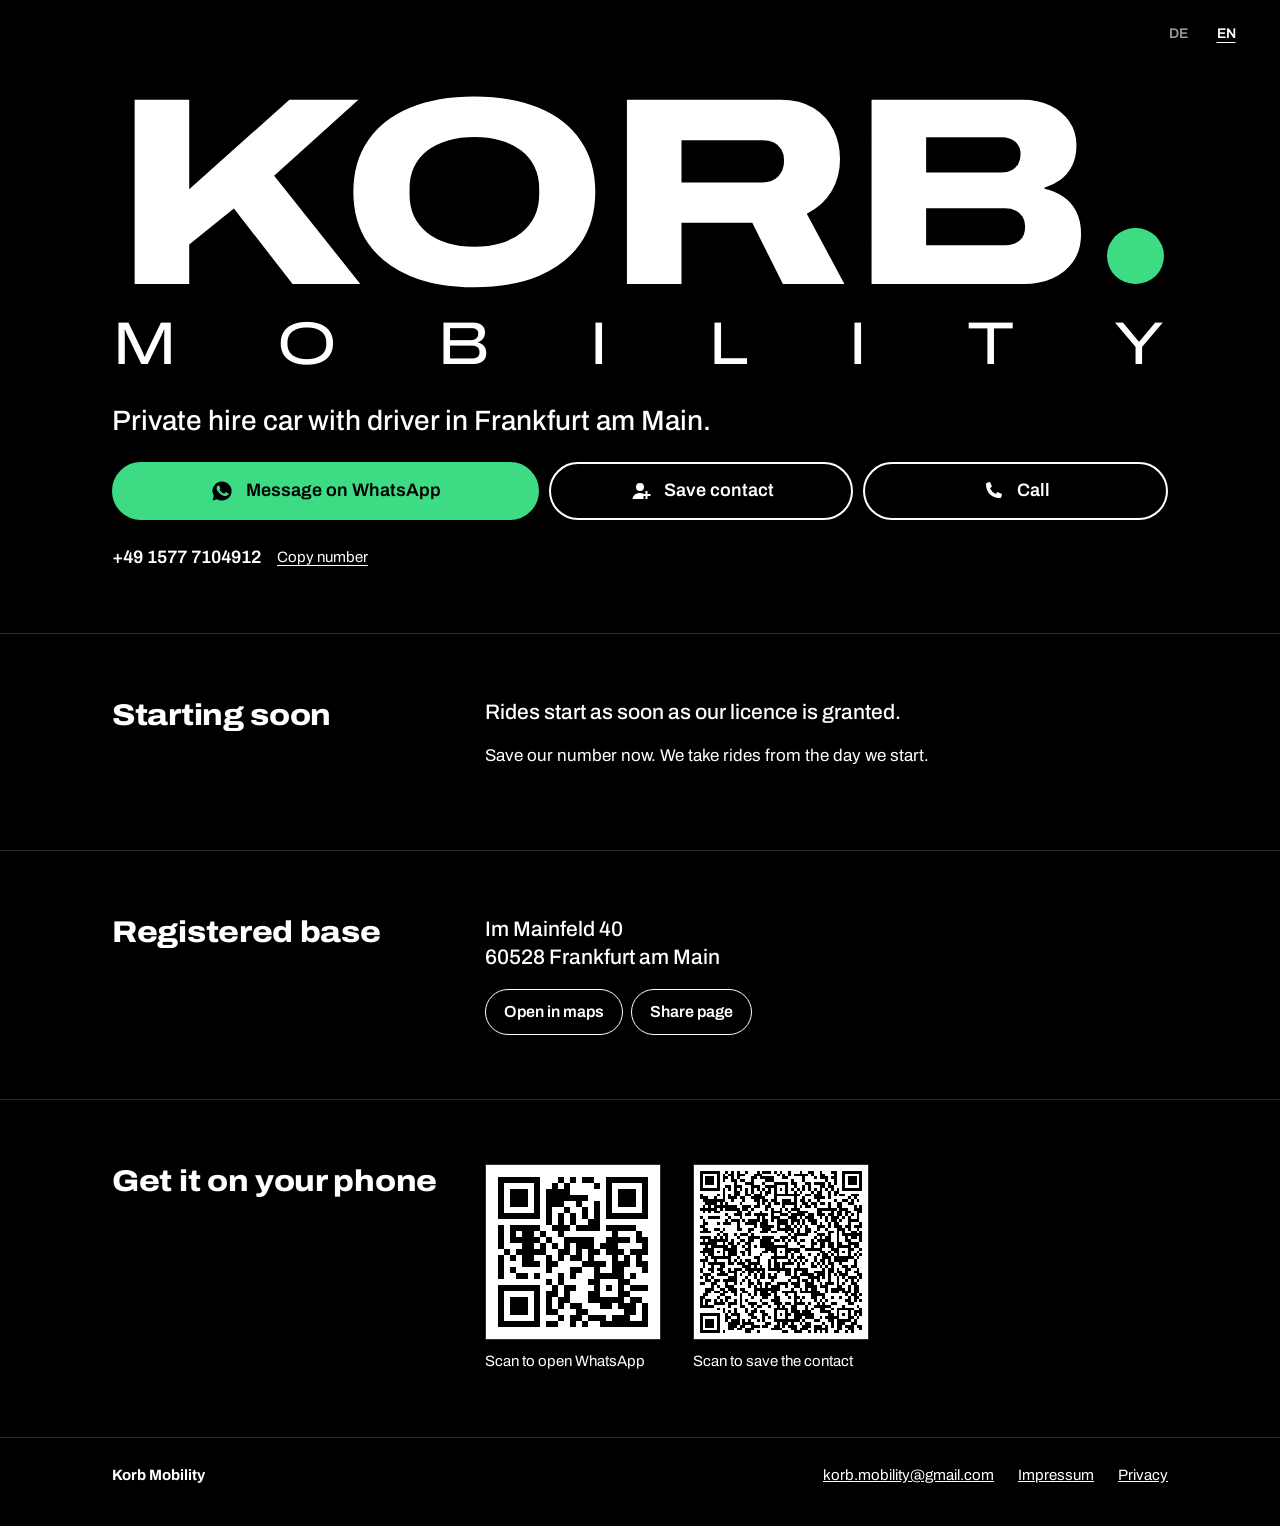
==== docs/index.html @ 304b6e79 "Publish the site with GitHub Pages Move the site to docs/, name GitHub as the hosting provider and s" ====
<!doctype html>
<html lang="de">
<head>
<meta charset="utf-8">
<meta name="viewport" content="width=device-width, initial-scale=1, viewport-fit=cover">
<title>Korb Mobility | Mietwagen mit Fahrer in Frankfurt am Main</title>
<meta name="description" content="Korb Mobility: Mietwagen mit Fahrer in Frankfurt am Main. Kontakt speichern, auf WhatsApp schreiben oder anrufen.">
<meta name="theme-color" content="#000000">
<link rel="icon" href="assets/favicon.svg" type="image/svg+xml">
<link rel="preload" href="assets/fonts/archivo.woff2" as="font" type="font/woff2" crossorigin>
<link rel="stylesheet" href="assets/vendor/maplibre-gl.css">
<link rel="stylesheet" href="styles.css">
<script type="application/ld+json">
{"@context":"https://schema.org","@type":"LocalBusiness","name":"Korb Mobility","telephone":"+4915777104912","address":{"@type":"PostalAddress","streetAddress":"Im Mainfeld 40","postalCode":"60528","addressLocality":"Frankfurt am Main","addressCountry":"DE"}}
</script>
</head>
<body data-licensed="false">

<svg width="0" height="0" style="position:absolute" aria-hidden="true">
  <symbol id="i-wa" viewBox="0 0 24 24"><path d="M12 2.5a9.5 9.5 0 0 0-8.2 14.3L2.5 21.5l4.8-1.3A9.5 9.5 0 1 0 12 2.5Zm5.5 13.4c-.2.6-1.3 1.2-1.8 1.2-.5.1-1 .2-3.3-.8-2.8-1.1-4.6-4-4.7-4.2-.1-.2-1.1-1.5-1.1-2.9s.7-2 1-2.3c.2-.3.5-.3.7-.3h.5c.2 0 .4 0 .6.5l.8 2c.1.2.1.3 0 .5l-.4.6c-.2.2-.3.4-.1.7.2.3.8 1.3 1.7 2.1 1.2 1 2.1 1.3 2.4 1.5.3.1.5.1.7-.1l.9-1c.2-.3.4-.2.7-.1l2 .9c.3.2.5.2.5.4.1.1.1.7-.1 1.3Z"/></symbol>
  <symbol id="i-save" viewBox="0 0 24 24"><path d="M12 12a4 4 0 1 0 0-8 4 4 0 0 0 0 8Zm-7.5 8c.5-3.7 3.500-6 7.500-6 1.300 0 2.500.2 3.500.7V20H4.500Zm15-8v3h3v2h-3v3h-2v-3h-3v-2h3v-3h2Z"/></symbol>
  <symbol id="i-call" viewBox="0 0 24 24"><path d="M6.600 3.500 9 3l2 4.600-2 1.600a12 12 0 0 0 5.800 5.800l1.600-2 4.600 2-.5 2.400c-.2 1-1 1.600-2 1.600C10.800 19 5 13.200 5 5.500c0-1 .6-1.800 1.600-2Z"/></symbol>
</svg>

<aside class="preview-bar" id="preview-bar" hidden>
  <span>Vorschau</span>
  <label><input type="checkbox" id="preview-licensed"> Genehmigung erteilt</label>
  <label><input type="checkbox" id="preview-price"> Preis anzeigen</label>
</aside>

<header class="hero">
  <div class="topbar">
    <div class="lang" role="group" aria-label="Sprache / Language">
      <button type="button" data-lang="de" aria-pressed="true">DE</button>
      <button type="button" data-lang="en" aria-pressed="false">EN</button>
    </div>
  </div>
  <div class="wrap hero-in">
    <h1 class="mark" aria-label="Korb Mobility">
      <span class="mark-row" aria-hidden="true"><span class="mark-word">Korb</span><span class="mark-dot"></span></span>
      <span class="mark-sub" aria-hidden="true"><span>m</span><span>o</span><span>b</span><span>i</span><span>l</span><span>i</span><span>t</span><span>y</span></span>
    </h1>
    <p class="tagline" data-i18n="tagline">Mietwagen mit Fahrer in Frankfurt am Main.</p>

    <div class="hero-foot">
      <div class="actions">
        <a class="btn btn-main js-wa" href="https://wa.me/4915777104912"><svg aria-hidden="true"><use href="#i-wa"/></svg><span data-i18n="ctaWa">Auf WhatsApp schreiben</span></a>
        <a class="btn" href="korb-mobility.vcf" download="Korb-Mobility.vcf"><svg aria-hidden="true"><use href="#i-save"/></svg><span data-i18n="ctaSave">Kontakt speichern</span></a>
        <a class="btn" href="tel:+4915777104912"><svg aria-hidden="true"><use href="#i-call"/></svg><span data-i18n="ctaCall">Anrufen</span></a>
      </div>
      <p class="number">
        <span>+49 1577 7104912</span>
        <button type="button" class="link-btn" data-copy="+4915777104912" data-i18n="copyNumber">Nummer kopieren</button>
      </p>
    </div>
  </div>
</header>

<main>
  <section class="band when-unlicensed">
    <div class="wrap grid">
      <h2 data-i18n="soonTitle">Start in Kürze</h2>
      <div>
        <p class="lead" data-i18n="soonLead">Der Fahrbetrieb startet, sobald unsere Genehmigung erteilt ist.</p>
        <p data-i18n="soonBody">Speichern Sie unsere Nummer schon jetzt. Fahrten nehmen wir ab dem Start an.</p>
      </div>
    </div>
  </section>

  <section class="band when-licensed" id="fahrt">
    <div class="wrap grid">
      <h2 data-i18n="bookTitle">Fahrt anfragen</h2>
      <form id="book" class="form" autocomplete="off">
        <div class="field f-wide" data-field="from">
          <label for="from" data-i18n="from">Abholung</label>
          <input id="from" name="from" required role="combobox" aria-expanded="false" aria-controls="from-list" aria-autocomplete="list" data-i18n-ph="addrPh" placeholder="Adresse eingeben">
          <ul class="suggest" id="from-list" role="listbox" hidden></ul>
          <button type="button" class="link-btn" id="locate" data-i18n="locate">Meinen Standort verwenden</button>
        </div>
        <div class="field f-wide" data-field="to">
          <label for="to" data-i18n="to">Ziel</label>
          <input id="to" name="to" required role="combobox" aria-expanded="false" aria-controls="to-list" aria-autocomplete="list" data-i18n-ph="addrPh" placeholder="Adresse eingeben">
          <ul class="suggest" id="to-list" role="listbox" hidden></ul>
        </div>
        <div class="chips f-wide" role="group" aria-label="Häufige Ziele">
          <button type="button" data-place="fra1">Flughafen T1</button>
          <button type="button" data-place="fra2">Flughafen T2</button>
          <button type="button" data-place="hbf" data-i18n="chipHbf">Hauptbahnhof</button>
          <button type="button" data-place="messe" data-i18n="chipMesse">Messe</button>
        </div>
        <div class="map f-wide" id="map" aria-label="Karte"></div>
        <label><span data-i18n="date">Datum</span><input name="date" type="date" required></label>
        <label><span data-i18n="time">Uhrzeit</span><input name="time" type="time" required></label>
        <label><span data-i18n="people">Personen</span>
          <select name="people"><option>1</option><option>2</option><option>3</option><option>4</option></select></label>
        <label><span data-i18n="flight">Flugnummer (optional)</span><input name="flight" autocapitalize="characters" placeholder="LH 123"></label>
        <label class="check f-wide"><input type="checkbox" name="childseat"><span data-i18n="childseat">Kindersitz gewünscht</span></label>
        <p class="status f-wide" id="status" role="status" aria-live="polite"></p>
        <div class="price-box f-wide" id="result" hidden>
          <p class="price" id="price"></p>
          <p class="trip" id="trip"></p>
          <p class="small" id="price-note"></p>
        </div>
        <button class="btn btn-main f-wide" type="submit" data-i18n="send">Auf WhatsApp senden</button>
        <p class="small f-wide" data-i18n="preorder">Unsere Fahrten sind immer vorbestellt. Die Fahrt gilt, sobald wir sie auf WhatsApp bestätigt haben.</p>
      </form>
    </div>
  </section>

  <section class="band when-licensed" id="ablauf">
    <div class="wrap grid">
      <h2 data-i18n="howTitle">So buchen Sie</h2>
      <ol class="steps">
        <li data-i18n="how1">Abholung und Ziel eingeben.</li>
        <li data-i18n="how2">Datum und Uhrzeit wählen.</li>
        <li data-i18n="how3">Auf WhatsApp senden und unsere Bestätigung erhalten.</li>
      </ol>
    </div>
  </section>

  <section class="band when-licensed" id="flughafen">
    <div class="wrap grid">
      <h2 data-i18n="airTitle">Flughafen Frankfurt</h2>
      <div>
        <p class="lead" data-i18n="airLead">Buchen Sie Ihre Fahrt zum Flughafen oder vom Flughafen im Voraus.</p>
        <ul class="plain">
          <li data-i18n="air1">Geben Sie bei der Abholung Ihre Flugnummer an, dann planen wir die Ankunft mit ein.</li>
          <li><span class="todo" data-i18n="air2">Nach der Landung warten wir 45 Minuten ohne Aufpreis.</span></li>
          <li><span class="todo" data-i18n="air3">Bis 1 Stunde vor der Abholung kostenlos stornieren.</span></li>
        </ul>
      </div>
    </div>
  </section>

  <section class="band when-licensed" id="klasse">
    <div class="wrap grid">
      <h2 data-i18n="classTitle">Fahrzeugklasse</h2>
      <div>
        <p class="lead" data-i18n="classLead">Wir fahren in der Comfort- und Premium-Klasse.</p>
        <p data-i18n="classBody">In anderen Fahrdienst-Apps entspricht das den Kategorien Comfort und Premium.</p>
        <p class="small" data-i18n="classLegal">Mietwagen mit Fahrer nach §&nbsp;49&nbsp;Abs.&nbsp;4&nbsp;PBefG.</p>
      </div>
    </div>
  </section>

  <section class="band when-licensed" id="sicherheit">
    <div class="wrap grid">
      <h2 data-i18n="safeTitle">Sicherheit</h2>
      <ul class="plain">
        <li data-i18n="safe1">Das Fahrzeug wird jede Woche geprüft.</li>
        <li data-i18n="safe2">Führerschein und Personenbeförderungsschein prüfen wir vor dem ersten Einsatz und danach mindestens vierteljährlich.</li>
        <li><span class="todo" data-i18n="safe3">Vor der Fahrt erhalten Sie auf WhatsApp Fahrername und Kennzeichen.</span></li>
      </ul>
    </div>
  </section>

  <section class="band when-licensed" id="business">
    <div class="wrap grid">
      <h2 data-i18n="bizTitle">Für Unternehmen</h2>
      <div>
        <p class="lead"><span class="todo" data-i18n="bizLead">Fahrten für Mitarbeitende und Gäste, mit einer gemeinsamen Rechnung pro Monat.</span></p>
        <a class="btn btn-small js-wa-biz" href="https://wa.me/4915777104912" data-i18n="bizCta">Angebot auf WhatsApp anfragen</a>
      </div>
    </div>
  </section>

  <section class="band when-licensed" id="fragen">
    <div class="wrap grid">
      <h2 data-i18n="faqTitle">Häufige Fragen</h2>
      <div class="faq">
        <details><summary data-i18n="q1">Wie entsteht der Preis?</summary><p data-i18n="a1">Aus Strecke und Fahrzeit Ihrer Route, also auch abhängig vom Verkehr. Den Endpreis inklusive Umsatzsteuer sehen Sie vor dem Absenden.</p></details>
        <details><summary data-i18n="q2">Kann ich an der Straße einsteigen?</summary><p data-i18n="a2">Nein. Als Mietwagen dürfen wir nur vorab eingegangene Aufträge fahren.</p></details>
        <details><summary data-i18n="q3">Wie viel Gepäck passt ins Auto?</summary><p><span class="todo" data-i18n="a3">Bei 4 Personen 4 große Koffer. Bei mehr Gepäck schreiben Sie uns vorher.</span></p></details>
        <details><summary data-i18n="q4">Wie lange wartet der Fahrer?</summary><p><span class="todo" data-i18n="a4">5 Minuten ab der vereinbarten Zeit ohne Aufpreis, am Flughafen 45 Minuten nach der Landung.</span></p></details>
        <details><summary data-i18n="q5">Wie kann ich bezahlen?</summary><p><span class="todo" data-i18n="a5">Bar oder mit Karte im Fahrzeug.</span></p></details>
        <details><summary data-i18n="q6">Bekomme ich eine Rechnung?</summary><p data-i18n="a6">Ja. Schreiben Sie uns einfach die Rechnungsadresse auf WhatsApp.</p></details>
        <details><summary data-i18n="q7">Ich habe etwas im Auto vergessen.</summary><p data-i18n="a7">Schreiben Sie uns auf WhatsApp mit Datum und Strecke Ihrer Fahrt.</p></details>
      </div>
    </div>
  </section>

  <section class="band" id="standort">
    <div class="wrap grid">
      <h2 data-i18n="placeTitle">Betriebssitz</h2>
      <div>
        <address class="lead">Im Mainfeld 40<br>60528 Frankfurt am Main</address>
        <p class="row">
          <a class="btn btn-small" href="https://www.google.com/maps/search/?api=1&amp;query=Im%20Mainfeld%2040%2C%2060528%20Frankfurt%20am%20Main" rel="noopener" data-i18n="openMap">In Karten öffnen</a>
          <button type="button" class="btn btn-small" id="share" data-i18n="share">Seite teilen</button>
        </p>
      </div>
    </div>
  </section>

  <section class="band only-desktop" id="scan">
    <div class="wrap grid">
      <h2 data-i18n="scanTitle">Aufs Handy holen</h2>
      <div class="qr">
        <figure><img src="assets/qr-whatsapp.svg" alt="" width="176" height="176"><figcaption data-i18n="scanWa">Scannen, um WhatsApp zu öffnen</figcaption></figure>
        <figure><img src="assets/qr-contact.svg" alt="" width="176" height="176"><figcaption data-i18n="scanSave">Scannen, um den Kontakt zu speichern</figcaption></figure>
      </div>
    </div>
  </section>
</main>

<footer class="foot">
  <div class="wrap foot-row">
    <span>Korb Mobility</span>
    <a href="mailto:korb.mobility@gmail.com">korb.mobility@gmail.com</a>
    <a href="impressum.html">Impressum</a>
    <a href="datenschutz.html" data-i18n="privacy">Datenschutz</a>
  </div>
</footer>


<div class="toast" id="toast" role="status" aria-live="polite"></div>
<script src="site.js"></script>
</body>
</html>
---- docs/assets/vendor/maplibre-gl.css ----
.maplibregl-map{font:12px/20px Helvetica Neue,Arial,Helvetica,sans-serif;overflow:hidden;position:relative;-webkit-tap-highlight-color:rgb(0 0 0/0)}.maplibregl-canvas{left:0;position:absolute;top:0}.maplibregl-map:fullscreen{height:100%;width:100%}.maplibregl-ctrl-group button.maplibregl-ctrl-compass{touch-action:none}.maplibregl-canvas-container.maplibregl-interactive,.maplibregl-ctrl-group button.maplibregl-ctrl-compass{cursor:grab;-webkit-user-select:none;-moz-user-select:none;user-select:none}.maplibregl-canvas-container.maplibregl-interactive.maplibregl-track-pointer{cursor:pointer}.maplibregl-canvas-container.maplibregl-interactive:active,.maplibregl-ctrl-group button.maplibregl-ctrl-compass:active{cursor:grabbing}.maplibregl-canvas-container.maplibregl-touch-zoom-rotate,.maplibregl-canvas-container.maplibregl-touch-zoom-rotate .maplibregl-canvas{touch-action:pan-x pan-y}.maplibregl-canvas-container.maplibregl-touch-drag-pan,.maplibregl-canvas-container.maplibregl-touch-drag-pan .maplibregl-canvas{touch-action:pinch-zoom}.maplibregl-canvas-container.maplibregl-touch-zoom-rotate.maplibregl-touch-drag-pan,.maplibregl-canvas-container.maplibregl-touch-zoom-rotate.maplibregl-touch-drag-pan .maplibregl-canvas{touch-action:none}.maplibregl-canvas-container.maplibregl-touch-drag-pan.maplibregl-cooperative-gestures,.maplibregl-canvas-container.maplibregl-touch-drag-pan.maplibregl-cooperative-gestures .maplibregl-canvas{touch-action:pan-x pan-y}.maplibregl-ctrl-bottom-left,.maplibregl-ctrl-bottom-right,.maplibregl-ctrl-top-left,.maplibregl-ctrl-top-right{pointer-events:none;position:absolute;z-index:2}.maplibregl-ctrl-top-left{left:0;top:0}.maplibregl-ctrl-top-right{right:0;top:0}.maplibregl-ctrl-bottom-left{bottom:0;left:0}.maplibregl-ctrl-bottom-right{bottom:0;right:0}.maplibregl-ctrl{clear:both;pointer-events:auto;transform:translate(0)}.maplibregl-ctrl-top-left .maplibregl-ctrl{float:left;margin:10px 0 0 10px}.maplibregl-ctrl-top-right .maplibregl-ctrl{float:right;margin:10px 10px 0 0}.maplibregl-ctrl-bottom-left .maplibregl-ctrl{float:left;margin:0 0 10px 10px}.maplibregl-ctrl-bottom-right .maplibregl-ctrl{float:right;margin:0 10px 10px 0}.maplibregl-ctrl-group{background:#fff;border-radius:4px}.maplibregl-ctrl-group:not(:empty){box-shadow:0 0 0 2px rgba(0,0,0,.1)}@media (forced-colors:active){.maplibregl-ctrl-group:not(:empty){box-shadow:0 0 0 2px ButtonText}}.maplibregl-ctrl-group button{background-color:transparent;border:0;box-sizing:border-box;cursor:pointer;display:block;height:29px;outline:none;padding:0;width:29px}.maplibregl-ctrl-group button+button{border-top:1px solid #ddd}.maplibregl-ctrl button .maplibregl-ctrl-icon{background-position:50%;background-repeat:no-repeat;display:block;height:100%;width:100%}@media (forced-colors:active){.maplibregl-ctrl-icon{background-color:transparent}.maplibregl-ctrl-group button+button{border-top:1px solid ButtonText}}.maplibregl-ctrl button::-moz-focus-inner{border:0;padding:0}.maplibregl-ctrl-attrib-button:focus,.maplibregl-ctrl-group button:focus{box-shadow:0 0 2px 2px #0096ff}.maplibregl-ctrl button:disabled{cursor:not-allowed}.maplibregl-ctrl button:disabled .maplibregl-ctrl-icon{opacity:.25}.maplibregl-ctrl button:not(:disabled):hover{background-color:rgb(0 0 0/5%)}.maplibregl-ctrl-group button:focus:focus-visible{box-shadow:0 0 2px 2px #0096ff}.maplibregl-ctrl-group button:focus:not(:focus-visible){box-shadow:none}.maplibregl-ctrl-group button:focus:first-child{border-radius:4px 4px 0 0}.maplibregl-ctrl-group button:focus:last-child{border-radius:0 0 4px 4px}.maplibregl-ctrl-group button:focus:only-child{border-radius:inherit}.maplibregl-ctrl button.maplibregl-ctrl-zoom-out .maplibregl-ctrl-icon{background-image:url("data:image/svg+xml;charset=utf-8,%3Csvg xmlns='http://www.w3.org/2000/svg' width='29' height='29' fill='%23333' viewBox='0 0 29 29'%3E%3Cpath d='M10 13c-.75 0-1.5.75-1.5 1.5S9.25 16 10 16h9c.75 0 1.5-.75 1.5-1.5S19.75 13 19 13z'/%3E%3C/svg%3E")}.maplibregl-ctrl button.maplibregl-ctrl-zoom-in .maplibregl-ctrl-icon{background-image:url("data:image/svg+xml;charset=utf-8,%3Csvg xmlns='http://www.w3.org/2000/svg' width='29' height='29' fill='%23333' viewBox='0 0 29 29'%3E%3Cpath d='M14.5 8.5c-.75 0-1.5.75-1.5 1.5v3h-3c-.75 0-1.5.75-1.5 1.5S9.25 16 10 16h3v3c0 .75.75 1.5 1.5 1.5S16 19.75 16 19v-3h3c.75 0 1.5-.75 1.5-1.5S19.75 13 19 13h-3v-3c0-.75-.75-1.5-1.5-1.5'/%3E%3C/svg%3E")}@media (forced-colors:active){.maplibregl-ctrl button.maplibregl-ctrl-zoom-out .maplibregl-ctrl-icon{background-image:url("data:image/svg+xml;charset=utf-8,%3Csvg xmlns='http://www.w3.org/2000/svg' width='29' height='29' fill='%23fff' viewBox='0 0 29 29'%3E%3Cpath d='M10 13c-.75 0-1.5.75-1.5 1.5S9.25 16 10 16h9c.75 0 1.5-.75 1.5-1.5S19.75 13 19 13z'/%3E%3C/svg%3E")}.maplibregl-ctrl button.maplibregl-ctrl-zoom-in .maplibregl-ctrl-icon{background-image:url("data:image/svg+xml;charset=utf-8,%3Csvg xmlns='http://www.w3.org/2000/svg' width='29' height='29' fill='%23fff' viewBox='0 0 29 29'%3E%3Cpath d='M14.5 8.5c-.75 0-1.5.75-1.5 1.5v3h-3c-.75 0-1.5.75-1.5 1.5S9.25 16 10 16h3v3c0 .75.75 1.5 1.5 1.5S16 19.75 16 19v-3h3c.75 0 1.5-.75 1.5-1.5S19.75 13 19 13h-3v-3c0-.75-.75-1.5-1.5-1.5'/%3E%3C/svg%3E")}}@media (forced-colors:active) and (prefers-color-scheme:light){.maplibregl-ctrl button.maplibregl-ctrl-zoom-out .maplibregl-ctrl-icon{background-image:url("data:image/svg+xml;charset=utf-8,%3Csvg xmlns='http://www.w3.org/2000/svg' width='29' height='29' viewBox='0 0 29 29'%3E%3Cpath d='M10 13c-.75 0-1.5.75-1.5 1.5S9.25 16 10 16h9c.75 0 1.5-.75 1.5-1.5S19.75 13 19 13z'/%3E%3C/svg%3E")}.maplibregl-ctrl button.maplibregl-ctrl-zoom-in .maplibregl-ctrl-icon{background-image:url("data:image/svg+xml;charset=utf-8,%3Csvg xmlns='http://www.w3.org/2000/svg' width='29' height='29' viewBox='0 0 29 29'%3E%3Cpath d='M14.5 8.5c-.75 0-1.5.75-1.5 1.5v3h-3c-.75 0-1.5.75-1.5 1.5S9.25 16 10 16h3v3c0 .75.75 1.5 1.5 1.5S16 19.75 16 19v-3h3c.75 0 1.5-.75 1.5-1.5S19.75 13 19 13h-3v-3c0-.75-.75-1.5-1.5-1.5'/%3E%3C/svg%3E")}}.maplibregl-ctrl button.maplibregl-ctrl-fullscreen .maplibregl-ctrl-icon{background-image:url("data:image/svg+xml;charset=utf-8,%3Csvg xmlns='http://www.w3.org/2000/svg' width='29' height='29' fill='%23333' viewBox='0 0 29 29'%3E%3Cpath d='M24 16v5.5c0 1.75-.75 2.5-2.5 2.5H16v-1l3-1.5-4-5.5 1-1 5.5 4 1.5-3zM6 16l1.5 3 5.5-4 1 1-4 5.5 3 1.5v1H7.5C5.75 24 5 23.25 5 21.5V16zm7-11v1l-3 1.5 4 5.5-1 1-5.5-4L6 13H5V7.5C5 5.75 5.75 5 7.5 5zm11 2.5c0-1.75-.75-2.5-2.5-2.5H16v1l3 1.5-4 5.5 1 1 5.5-4 1.5 3h1z'/%3E%3C/svg%3E")}.maplibregl-ctrl button.maplibregl-ctrl-shrink .maplibregl-ctrl-icon{background-image:url("data:image/svg+xml;charset=utf-8,%3Csvg xmlns='http://www.w3.org/2000/svg' width='29' height='29' viewBox='0 0 29 29'%3E%3Cpath d='M18.5 16c-1.75 0-2.5.75-2.5 2.5V24h1l1.5-3 5.5 4 1-1-4-5.5 3-1.5v-1zM13 18.5c0-1.75-.75-2.5-2.5-2.5H5v1l3 1.5L4 24l1 1 5.5-4 1.5 3h1zm3-8c0 1.75.75 2.5 2.5 2.5H24v-1l-3-1.5L25 5l-1-1-5.5 4L17 5h-1zM10.5 13c1.75 0 2.5-.75 2.5-2.5V5h-1l-1.5 3L5 4 4 5l4 5.5L5 12v1z'/%3E%3C/svg%3E")}@media (forced-colors:active){.maplibregl-ctrl button.maplibregl-ctrl-fullscreen .maplibregl-ctrl-icon{background-image:url("data:image/svg+xml;charset=utf-8,%3Csvg xmlns='http://www.w3.org/2000/svg' width='29' height='29' fill='%23fff' viewBox='0 0 29 29'%3E%3Cpath d='M24 16v5.5c0 1.75-.75 2.5-2.5 2.5H16v-1l3-1.5-4-5.5 1-1 5.5 4 1.5-3zM6 16l1.5 3 5.5-4 1 1-4 5.5 3 1.5v1H7.5C5.75 24 5 23.25 5 21.5V16zm7-11v1l-3 1.5 4 5.5-1 1-5.5-4L6 13H5V7.5C5 5.75 5.75 5 7.5 5zm11 2.5c0-1.75-.75-2.5-2.5-2.5H16v1l3 1.5-4 5.5 1 1 5.5-4 1.5 3h1z'/%3E%3C/svg%3E")}.maplibregl-ctrl button.maplibregl-ctrl-shrink .maplibregl-ctrl-icon{background-image:url("data:image/svg+xml;charset=utf-8,%3Csvg xmlns='http://www.w3.org/2000/svg' width='29' height='29' fill='%23fff' viewBox='0 0 29 29'%3E%3Cpath d='M18.5 16c-1.75 0-2.5.75-2.5 2.5V24h1l1.5-3 5.5 4 1-1-4-5.5 3-1.5v-1zM13 18.5c0-1.75-.75-2.5-2.5-2.5H5v1l3 1.5L4 24l1 1 5.5-4 1.5 3h1zm3-8c0 1.75.75 2.5 2.5 2.5H24v-1l-3-1.5L25 5l-1-1-5.5 4L17 5h-1zM10.5 13c1.75 0 2.5-.75 2.5-2.5V5h-1l-1.5 3L5 4 4 5l4 5.5L5 12v1z'/%3E%3C/svg%3E")}}@media (forced-colors:active) and (prefers-color-scheme:light){.maplibregl-ctrl button.maplibregl-ctrl-fullscreen .maplibregl-ctrl-icon{background-image:url("data:image/svg+xml;charset=utf-8,%3Csvg xmlns='http://www.w3.org/2000/svg' width='29' height='29' viewBox='0 0 29 29'%3E%3Cpath d='M24 16v5.5c0 1.75-.75 2.5-2.5 2.5H16v-1l3-1.5-4-5.5 1-1 5.5 4 1.5-3zM6 16l1.5 3 5.5-4 1 1-4 5.5 3 1.5v1H7.5C5.75 24 5 23.25 5 21.5V16zm7-11v1l-3 1.5 4 5.5-1 1-5.5-4L6 13H5V7.5C5 5.75 5.75 5 7.5 5zm11 2.5c0-1.75-.75-2.5-2.5-2.5H16v1l3 1.5-4 5.5 1 1 5.5-4 1.5 3h1z'/%3E%3C/svg%3E")}.maplibregl-ctrl button.maplibregl-ctrl-shrink .maplibregl-ctrl-icon{background-image:url("data:image/svg+xml;charset=utf-8,%3Csvg xmlns='http://www.w3.org/2000/svg' width='29' height='29' viewBox='0 0 29 29'%3E%3Cpath d='M18.5 16c-1.75 0-2.5.75-2.5 2.5V24h1l1.5-3 5.5 4 1-1-4-5.5 3-1.5v-1zM13 18.5c0-1.75-.75-2.5-2.5-2.5H5v1l3 1.5L4 24l1 1 5.5-4 1.5 3h1zm3-8c0 1.75.75 2.5 2.5 2.5H24v-1l-3-1.5L25 5l-1-1-5.5 4L17 5h-1zM10.5 13c1.75 0 2.5-.75 2.5-2.5V5h-1l-1.5 3L5 4 4 5l4 5.5L5 12v1z'/%3E%3C/svg%3E")}}.maplibregl-ctrl button.maplibregl-ctrl-compass .maplibregl-ctrl-icon{background-image:url("data:image/svg+xml;charset=utf-8,%3Csvg xmlns='http://www.w3.org/2000/svg' width='29' height='29' fill='%23333' viewBox='0 0 29 29'%3E%3Cpath d='m10.5 14 4-8 4 8z'/%3E%3Cpath fill='%23ccc' d='m10.5 16 4 8 4-8z'/%3E%3C/svg%3E")}@media (forced-colors:active){.maplibregl-ctrl button.maplibregl-ctrl-compass .maplibregl-ctrl-icon{background-image:url("data:image/svg+xml;charset=utf-8,%3Csvg xmlns='http://www.w3.org/2000/svg' width='29' height='29' fill='%23fff' viewBox='0 0 29 29'%3E%3Cpath d='m10.5 14 4-8 4 8z'/%3E%3Cpath fill='%23ccc' d='m10.5 16 4 8 4-8z'/%3E%3C/svg%3E")}}@media (forced-colors:active) and (prefers-color-scheme:light){.maplibregl-ctrl button.maplibregl-ctrl-compass .maplibregl-ctrl-icon{background-image:url("data:image/svg+xml;charset=utf-8,%3Csvg xmlns='http://www.w3.org/2000/svg' width='29' height='29' viewBox='0 0 29 29'%3E%3Cpath d='m10.5 14 4-8 4 8z'/%3E%3Cpath fill='%23ccc' d='m10.5 16 4 8 4-8z'/%3E%3C/svg%3E")}}.maplibregl-ctrl button.maplibregl-ctrl-terrain .maplibregl-ctrl-icon{background-image:url("data:image/svg+xml;charset=utf-8,%3Csvg xmlns='http://www.w3.org/2000/svg' width='22' height='22' fill='%23333' viewBox='0 0 22 22'%3E%3Cpath d='m1.754 13.406 4.453-4.851 3.09 3.09 3.281 3.277.969-.969-3.309-3.312 3.844-4.121 6.148 6.886h1.082v-.855l-7.207-8.07-4.84 5.187L6.169 6.57l-5.48 5.965v.871ZM.688 16.844h20.625v1.375H.688Zm0 0'/%3E%3C/svg%3E")}.maplibregl-ctrl button.maplibregl-ctrl-terrain-enabled .maplibregl-ctrl-icon{background-image:url("data:image/svg+xml;charset=utf-8,%3Csvg xmlns='http://www.w3.org/2000/svg' width='22' height='22' fill='%2333b5e5' viewBox='0 0 22 22'%3E%3Cpath d='m1.754 13.406 4.453-4.851 3.09 3.09 3.281 3.277.969-.969-3.309-3.312 3.844-4.121 6.148 6.886h1.082v-.855l-7.207-8.07-4.84 5.187L6.169 6.57l-5.48 5.965v.871ZM.688 16.844h20.625v1.375H.688Zm0 0'/%3E%3C/svg%3E")}.maplibregl-ctrl button.maplibregl-ctrl-geolocate .maplibregl-ctrl-icon{background-image:url("data:image/svg+xml;charset=utf-8,%3Csvg xmlns='http://www.w3.org/2000/svg' width='29' height='29' fill='%23333' viewBox='0 0 20 20'%3E%3Cpath d='M10 4C9 4 9 5 9 5v.1A5 5 0 0 0 5.1 9H5s-1 0-1 1 1 1 1 1h.1A5 5 0 0 0 9 14.9v.1s0 1 1 1 1-1 1-1v-.1a5 5 0 0 0 3.9-3.9h.1s1 0 1-1-1-1-1-1h-.1A5 5 0 0 0 11 5.1V5s0-1-1-1m0 2.5a3.5 3.5 0 1 1 0 7 3.5 3.5 0 1 1 0-7'/%3E%3Ccircle cx='10' cy='10' r='2'/%3E%3C/svg%3E")}.maplibregl-ctrl button.maplibregl-ctrl-geolocate:disabled .maplibregl-ctrl-icon{background-image:url("data:image/svg+xml;charset=utf-8,%3Csvg xmlns='http://www.w3.org/2000/svg' width='29' height='29' fill='%23aaa' viewBox='0 0 20 20'%3E%3Cpath d='M10 4C9 4 9 5 9 5v.1A5 5 0 0 0 5.1 9H5s-1 0-1 1 1 1 1 1h.1A5 5 0 0 0 9 14.9v.1s0 1 1 1 1-1 1-1v-.1a5 5 0 0 0 3.9-3.9h.1s1 0 1-1-1-1-1-1h-.1A5 5 0 0 0 11 5.1V5s0-1-1-1m0 2.5a3.5 3.5 0 1 1 0 7 3.5 3.5 0 1 1 0-7'/%3E%3Ccircle cx='10' cy='10' r='2'/%3E%3Cpath fill='red' d='m14 5 1 1-9 9-1-1z'/%3E%3C/svg%3E")}.maplibregl-ctrl button.maplibregl-ctrl-geolocate.maplibregl-ctrl-geolocate-active .maplibregl-ctrl-icon{background-image:url("data:image/svg+xml;charset=utf-8,%3Csvg xmlns='http://www.w3.org/2000/svg' width='29' height='29' fill='%2333b5e5' viewBox='0 0 20 20'%3E%3Cpath d='M10 4C9 4 9 5 9 5v.1A5 5 0 0 0 5.1 9H5s-1 0-1 1 1 1 1 1h.1A5 5 0 0 0 9 14.9v.1s0 1 1 1 1-1 1-1v-.1a5 5 0 0 0 3.9-3.9h.1s1 0 1-1-1-1-1-1h-.1A5 5 0 0 0 11 5.1V5s0-1-1-1m0 2.5a3.5 3.5 0 1 1 0 7 3.5 3.5 0 1 1 0-7'/%3E%3Ccircle cx='10' cy='10' r='2'/%3E%3C/svg%3E")}.maplibregl-ctrl button.maplibregl-ctrl-geolocate.maplibregl-ctrl-geolocate-active-error .maplibregl-ctrl-icon{background-image:url("data:image/svg+xml;charset=utf-8,%3Csvg xmlns='http://www.w3.org/2000/svg' width='29' height='29' fill='%23e58978' viewBox='0 0 20 20'%3E%3Cpath d='M10 4C9 4 9 5 9 5v.1A5 5 0 0 0 5.1 9H5s-1 0-1 1 1 1 1 1h.1A5 5 0 0 0 9 14.9v.1s0 1 1 1 1-1 1-1v-.1a5 5 0 0 0 3.9-3.9h.1s1 0 1-1-1-1-1-1h-.1A5 5 0 0 0 11 5.1V5s0-1-1-1m0 2.5a3.5 3.5 0 1 1 0 7 3.5 3.5 0 1 1 0-7'/%3E%3Ccircle cx='10' cy='10' r='2'/%3E%3C/svg%3E")}.maplibregl-ctrl button.maplibregl-ctrl-geolocate.maplibregl-ctrl-geolocate-background .maplibregl-ctrl-icon{background-image:url("data:image/svg+xml;charset=utf-8,%3Csvg xmlns='http://www.w3.org/2000/svg' width='29' height='29' fill='%2333b5e5' viewBox='0 0 20 20'%3E%3Cpath d='M10 4C9 4 9 5 9 5v.1A5 5 0 0 0 5.1 9H5s-1 0-1 1 1 1 1 1h.1A5 5 0 0 0 9 14.9v.1s0 1 1 1 1-1 1-1v-.1a5 5 0 0 0 3.9-3.9h.1s1 0 1-1-1-1-1-1h-.1A5 5 0 0 0 11 5.1V5s0-1-1-1m0 2.5a3.5 3.5 0 1 1 0 7 3.5 3.5 0 1 1 0-7'/%3E%3C/svg%3E")}.maplibregl-ctrl button.maplibregl-ctrl-geolocate.maplibregl-ctrl-geolocate-background-error .maplibregl-ctrl-icon{background-image:url("data:image/svg+xml;charset=utf-8,%3Csvg xmlns='http://www.w3.org/2000/svg' width='29' height='29' fill='%23e54e33' viewBox='0 0 20 20'%3E%3Cpath d='M10 4C9 4 9 5 9 5v.1A5 5 0 0 0 5.1 9H5s-1 0-1 1 1 1 1 1h.1A5 5 0 0 0 9 14.9v.1s0 1 1 1 1-1 1-1v-.1a5 5 0 0 0 3.9-3.9h.1s1 0 1-1-1-1-1-1h-.1A5 5 0 0 0 11 5.1V5s0-1-1-1m0 2.5a3.5 3.5 0 1 1 0 7 3.5 3.5 0 1 1 0-7'/%3E%3C/svg%3E")}.maplibregl-ctrl button.maplibregl-ctrl-geolocate.maplibregl-ctrl-geolocate-waiting .maplibregl-ctrl-icon{animation:maplibregl-spin 2s linear infinite}@media (forced-colors:active){.maplibregl-ctrl button.maplibregl-ctrl-geolocate .maplibregl-ctrl-icon{background-image:url("data:image/svg+xml;charset=utf-8,%3Csvg xmlns='http://www.w3.org/2000/svg' width='29' height='29' fill='%23fff' viewBox='0 0 20 20'%3E%3Cpath d='M10 4C9 4 9 5 9 5v.1A5 5 0 0 0 5.1 9H5s-1 0-1 1 1 1 1 1h.1A5 5 0 0 0 9 14.9v.1s0 1 1 1 1-1 1-1v-.1a5 5 0 0 0 3.9-3.9h.1s1 0 1-1-1-1-1-1h-.1A5 5 0 0 0 11 5.1V5s0-1-1-1m0 2.5a3.5 3.5 0 1 1 0 7 3.5 3.5 0 1 1 0-7'/%3E%3Ccircle cx='10' cy='10' r='2'/%3E%3C/svg%3E")}.maplibregl-ctrl button.maplibregl-ctrl-geolocate:disabled .maplibregl-ctrl-icon{background-image:url("data:image/svg+xml;charset=utf-8,%3Csvg xmlns='http://www.w3.org/2000/svg' width='29' height='29' fill='%23999' viewBox='0 0 20 20'%3E%3Cpath d='M10 4C9 4 9 5 9 5v.1A5 5 0 0 0 5.1 9H5s-1 0-1 1 1 1 1 1h.1A5 5 0 0 0 9 14.9v.1s0 1 1 1 1-1 1-1v-.1a5 5 0 0 0 3.9-3.9h.1s1 0 1-1-1-1-1-1h-.1A5 5 0 0 0 11 5.1V5s0-1-1-1m0 2.5a3.5 3.5 0 1 1 0 7 3.5 3.5 0 1 1 0-7'/%3E%3Ccircle cx='10' cy='10' r='2'/%3E%3Cpath fill='red' d='m14 5 1 1-9 9-1-1z'/%3E%3C/svg%3E")}.maplibregl-ctrl button.maplibregl-ctrl-geolocate.maplibregl-ctrl-geolocate-active .maplibregl-ctrl-icon{background-image:url("data:image/svg+xml;charset=utf-8,%3Csvg xmlns='http://www.w3.org/2000/svg' width='29' height='29' fill='%2333b5e5' viewBox='0 0 20 20'%3E%3Cpath d='M10 4C9 4 9 5 9 5v.1A5 5 0 0 0 5.1 9H5s-1 0-1 1 1 1 1 1h.1A5 5 0 0 0 9 14.9v.1s0 1 1 1 1-1 1-1v-.1a5 5 0 0 0 3.9-3.9h.1s1 0 1-1-1-1-1-1h-.1A5 5 0 0 0 11 5.1V5s0-1-1-1m0 2.5a3.5 3.5 0 1 1 0 7 3.5 3.5 0 1 1 0-7'/%3E%3Ccircle cx='10' cy='10' r='2'/%3E%3C/svg%3E")}.maplibregl-ctrl button.maplibregl-ctrl-geolocate.maplibregl-ctrl-geolocate-active-error .maplibregl-ctrl-icon{background-image:url("data:image/svg+xml;charset=utf-8,%3Csvg xmlns='http://www.w3.org/2000/svg' width='29' height='29' fill='%23e58978' viewBox='0 0 20 20'%3E%3Cpath d='M10 4C9 4 9 5 9 5v.1A5 5 0 0 0 5.1 9H5s-1 0-1 1 1 1 1 1h.1A5 5 0 0 0 9 14.9v.1s0 1 1 1 1-1 1-1v-.1a5 5 0 0 0 3.9-3.9h.1s1 0 1-1-1-1-1-1h-.1A5 5 0 0 0 11 5.1V5s0-1-1-1m0 2.5a3.5 3.5 0 1 1 0 7 3.5 3.5 0 1 1 0-7'/%3E%3Ccircle cx='10' cy='10' r='2'/%3E%3C/svg%3E")}.maplibregl-ctrl button.maplibregl-ctrl-geolocate.maplibregl-ctrl-geolocate-background .maplibregl-ctrl-icon{background-image:url("data:image/svg+xml;charset=utf-8,%3Csvg xmlns='http://www.w3.org/2000/svg' width='29' height='29' fill='%2333b5e5' viewBox='0 0 20 20'%3E%3Cpath d='M10 4C9 4 9 5 9 5v.1A5 5 0 0 0 5.1 9H5s-1 0-1 1 1 1 1 1h.1A5 5 0 0 0 9 14.9v.1s0 1 1 1 1-1 1-1v-.1a5 5 0 0 0 3.9-3.9h.1s1 0 1-1-1-1-1-1h-.1A5 5 0 0 0 11 5.1V5s0-1-1-1m0 2.5a3.5 3.5 0 1 1 0 7 3.5 3.5 0 1 1 0-7'/%3E%3C/svg%3E")}.maplibregl-ctrl button.maplibregl-ctrl-geolocate.maplibregl-ctrl-geolocate-background-error .maplibregl-ctrl-icon{background-image:url("data:image/svg+xml;charset=utf-8,%3Csvg xmlns='http://www.w3.org/2000/svg' width='29' height='29' fill='%23e54e33' viewBox='0 0 20 20'%3E%3Cpath d='M10 4C9 4 9 5 9 5v.1A5 5 0 0 0 5.1 9H5s-1 0-1 1 1 1 1 1h.1A5 5 0 0 0 9 14.9v.1s0 1 1 1 1-1 1-1v-.1a5 5 0 0 0 3.9-3.9h.1s1 0 1-1-1-1-1-1h-.1A5 5 0 0 0 11 5.1V5s0-1-1-1m0 2.5a3.5 3.5 0 1 1 0 7 3.5 3.5 0 1 1 0-7'/%3E%3C/svg%3E")}}@media (forced-colors:active) and (prefers-color-scheme:light){.maplibregl-ctrl button.maplibregl-ctrl-geolocate .maplibregl-ctrl-icon{background-image:url("data:image/svg+xml;charset=utf-8,%3Csvg xmlns='http://www.w3.org/2000/svg' width='29' height='29' viewBox='0 0 20 20'%3E%3Cpath d='M10 4C9 4 9 5 9 5v.1A5 5 0 0 0 5.1 9H5s-1 0-1 1 1 1 1 1h.1A5 5 0 0 0 9 14.9v.1s0 1 1 1 1-1 1-1v-.1a5 5 0 0 0 3.9-3.9h.1s1 0 1-1-1-1-1-1h-.1A5 5 0 0 0 11 5.1V5s0-1-1-1m0 2.5a3.5 3.5 0 1 1 0 7 3.5 3.5 0 1 1 0-7'/%3E%3Ccircle cx='10' cy='10' r='2'/%3E%3C/svg%3E")}.maplibregl-ctrl button.maplibregl-ctrl-geolocate:disabled .maplibregl-ctrl-icon{background-image:url("data:image/svg+xml;charset=utf-8,%3Csvg xmlns='http://www.w3.org/2000/svg' width='29' height='29' fill='%23666' viewBox='0 0 20 20'%3E%3Cpath d='M10 4C9 4 9 5 9 5v.1A5 5 0 0 0 5.1 9H5s-1 0-1 1 1 1 1 1h.1A5 5 0 0 0 9 14.9v.1s0 1 1 1 1-1 1-1v-.1a5 5 0 0 0 3.9-3.9h.1s1 0 1-1-1-1-1-1h-.1A5 5 0 0 0 11 5.1V5s0-1-1-1m0 2.5a3.5 3.5 0 1 1 0 7 3.5 3.5 0 1 1 0-7'/%3E%3Ccircle cx='10' cy='10' r='2'/%3E%3Cpath fill='red' d='m14 5 1 1-9 9-1-1z'/%3E%3C/svg%3E")}}@keyframes maplibregl-spin{0%{transform:rotate(0deg)}to{transform:rotate(1turn)}}a.maplibregl-ctrl-logo{background-image:url("data:image/svg+xml;charset=utf-8,%3Csvg xmlns='http://www.w3.org/2000/svg' width='88' height='23' fill='none'%3E%3Cpath fill='%23000' fill-opacity='.4' fill-rule='evenodd' d='M17.408 16.796h-1.827l2.501-12.095h.198l3.324 6.533.988 2.19.988-2.19 3.258-6.533h.181l2.6 12.095h-1.81l-1.218-5.644-.362-1.71-.658 1.71-2.929 5.644h-.098l-2.914-5.644-.757-1.71-.345 1.71zm1.958-3.42-.726 3.663a1.255 1.255 0 0 1-1.232 1.011h-1.827a1.255 1.255 0 0 1-1.229-1.509l2.501-12.095a1.255 1.255 0 0 1 1.23-1.001h.197a1.25 1.25 0 0 1 1.12.685l3.19 6.273 3.125-6.263a1.25 1.25 0 0 1 1.123-.695h.181a1.255 1.255 0 0 1 1.227.991l1.443 6.71a5 5 0 0 1 .314-.787l.009-.016a4.6 4.6 0 0 1 1.777-1.887c.782-.46 1.668-.667 2.611-.667a4.6 4.6 0 0 1 1.7.32l.306.134c.21-.16.474-.256.759-.256h1.694a1.255 1.255 0 0 1 1.212.925 1.255 1.255 0 0 1 1.212-.925h1.711c.284 0 .545.094.755.252.613-.3 1.312-.45 2.075-.45 1.356 0 2.557.445 3.482 1.4q.47.48.763 1.064V4.701a1.255 1.255 0 0 1 1.255-1.255h1.86A1.255 1.255 0 0 1 54.44 4.7v9.194h2.217c.19 0 .37.043.532.118v-4.77c0-.356.147-.678.385-.906a2.42 2.42 0 0 1-.682-1.71c0-.665.267-1.253.735-1.7a2.45 2.45 0 0 1 1.722-.674 2.43 2.43 0 0 1 1.705.675q.318.302.504.683V4.7a1.255 1.255 0 0 1 1.255-1.255h1.744A1.255 1.255 0 0 1 65.812 4.7v3.335a4.8 4.8 0 0 1 1.526-.246c.938 0 1.817.214 2.59.69a4.47 4.47 0 0 1 1.67 1.743v-.98a1.255 1.255 0 0 1 1.256-1.256h1.777c.233 0 .451.064.639.174a3.4 3.4 0 0 1 1.567-.372c.346 0 .861.02 1.285.232a1.25 1.25 0 0 1 .689 1.004 4.7 4.7 0 0 1 .853-.588c.795-.44 1.675-.647 2.61-.647 1.385 0 2.65.39 3.525 1.396.836.938 1.168 2.173 1.168 3.528q-.001.515-.056 1.051a1.255 1.255 0 0 1-.947 1.09l.408.952a1.255 1.255 0 0 1-.477 1.552c-.418.268-.92.463-1.458.612-.613.171-1.304.244-2.049.244-1.06 0-2.043-.207-2.886-.698l-.015-.008c-.798-.48-1.419-1.135-1.818-1.963l-.004-.008a5.8 5.8 0 0 1-.548-2.512q0-.429.053-.843a1.3 1.3 0 0 1-.333-.086l-.166-.004c-.223 0-.426.062-.643.228-.03.024-.142.139-.142.59v3.883a1.255 1.255 0 0 1-1.256 1.256h-1.777a1.255 1.255 0 0 1-1.256-1.256V15.69l-.032.057a4.8 4.8 0 0 1-1.86 1.833 5.04 5.04 0 0 1-2.484.634 4.5 4.5 0 0 1-1.935-.424 1.25 1.25 0 0 1-.764.258h-1.71a1.255 1.255 0 0 1-1.256-1.255V7.687a2.4 2.4 0 0 1-.428.625c.253.23.412.561.412.93v7.553a1.255 1.255 0 0 1-1.256 1.255h-1.843a1.25 1.25 0 0 1-.894-.373c-.228.23-.544.373-.894.373H51.32a1.255 1.255 0 0 1-1.256-1.255v-1.251l-.061.117a4.7 4.7 0 0 1-1.782 1.884 4.77 4.77 0 0 1-2.485.67 5.6 5.6 0 0 1-1.485-.188l.009 2.764a1.255 1.255 0 0 1-1.255 1.259h-1.729a1.255 1.255 0 0 1-1.255-1.255v-3.537a1.255 1.255 0 0 1-1.167.793h-1.679a1.25 1.25 0 0 1-.77-.263 4.5 4.5 0 0 1-1.945.429c-.885 0-1.724-.21-2.495-.632l-.017-.01a5 5 0 0 1-1.081-.836 1.255 1.255 0 0 1-1.254 1.312h-1.81a1.255 1.255 0 0 1-1.228-.99l-.782-3.625-2.044 3.939a1.25 1.25 0 0 1-1.115.676h-.098a1.25 1.25 0 0 1-1.116-.68l-2.061-3.994zM35.92 16.63l.207-.114.223-.15q.493-.356.735-.785l.061-.118.033 1.332h1.678V9.242h-1.694l-.033 1.267q-.133-.329-.526-.658l-.032-.028a3.2 3.2 0 0 0-.668-.428l-.27-.12a3.3 3.3 0 0 0-1.235-.23q-1.136-.001-1.974.493a3.36 3.36 0 0 0-1.3 1.382q-.445.89-.444 2.074 0 1.2.51 2.107a3.8 3.8 0 0 0 1.382 1.381 3.9 3.9 0 0 0 1.893.477q.795 0 1.455-.33zm-2.789-5.38q-.576.675-.575 1.762 0 1.102.559 1.794.576.675 1.645.675a2.25 2.25 0 0 0 .934-.19 2.2 2.2 0 0 0 .468-.29l.178-.161a2.2 2.2 0 0 0 .397-.561q.244-.5.244-1.15v-.115q0-.708-.296-1.267l-.043-.077a2.2 2.2 0 0 0-.633-.709l-.13-.086-.047-.028a2.1 2.1 0 0 0-1.073-.285q-1.052 0-1.629.692zm2.316 2.706c.163-.17.28-.407.28-.83v-.114c0-.292-.06-.508-.15-.68a.96.96 0 0 0-.353-.389.85.85 0 0 0-.464-.127c-.4 0-.56.114-.664.239l-.01.012c-.148.174-.275.45-.275.945 0 .506.122.801.27.99.097.11.266.224.68.224.303 0 .504-.09.687-.269zm7.545 1.705a2.6 2.6 0 0 0 .331.423q.319.33.755.548l.173.074q.65.255 1.49.255 1.02 0 1.844-.493a3.45 3.45 0 0 0 1.316-1.4q.493-.904.493-2.089 0-1.909-.988-2.913-.988-1.02-2.584-1.02-.898 0-1.575.347a3 3 0 0 0-.415.262l-.199.166a3.4 3.4 0 0 0-.64.82V9.242h-1.712v11.553h1.729l-.017-5.134zm.53-1.138q.206.29.48.5l.155.11.053.034q.51.296 1.119.297 1.07 0 1.645-.675.577-.69.576-1.762 0-1.119-.576-1.777-.558-.675-1.645-.675-.435 0-.835.16a2 2 0 0 0-.284.136 2 2 0 0 0-.363.254 2.2 2.2 0 0 0-.46.569l-.082.162a2.6 2.6 0 0 0-.213 1.072v.115q0 .707.296 1.267l.135.211zm.964-.818a1.1 1.1 0 0 0 .367.385.94.94 0 0 0 .476.118c.423 0 .59-.117.687-.23.159-.194.28-.478.28-.95 0-.53-.133-.8-.266-.952l-.021-.025c-.078-.094-.231-.221-.68-.221a1 1 0 0 0-.503.135l-.012.007a.86.86 0 0 0-.335.343c-.073.133-.132.324-.132.614v.115a1.4 1.4 0 0 0 .14.66zm15.7-6.222q.347-.346.346-.856a1.05 1.05 0 0 0-.345-.79 1.18 1.18 0 0 0-.84-.329q-.51 0-.855.33a1.05 1.05 0 0 0-.346.79q0 .51.346.855.345.346.856.346.51 0 .839-.346zm4.337 9.314.033-1.332q.191.403.59.747l.098.081a4 4 0 0 0 .316.224l.223.122a3.2 3.2 0 0 0 1.44.322 3.8 3.8 0 0 0 1.875-.477 3.5 3.5 0 0 0 1.382-1.366q.527-.89.526-2.09 0-1.184-.444-2.073a3.24 3.24 0 0 0-1.283-1.399q-.823-.51-1.942-.51a3.5 3.5 0 0 0-1.527.344l-.086.043-.165.09a3 3 0 0 0-.33.214q-.432.315-.656.707a2 2 0 0 0-.099.198l.082-1.283V4.701h-1.744v12.095zm.473-2.509a2.5 2.5 0 0 0 .566.7q.117.098.245.18l.144.08a2.1 2.1 0 0 0 .975.232q1.07 0 1.645-.675.576-.69.576-1.778 0-1.102-.576-1.777-.56-.691-1.645-.692a2.2 2.2 0 0 0-1.015.235q-.22.113-.415.282l-.15.142a2.1 2.1 0 0 0-.42.594q-.223.479-.223 1.1v.115q0 .705.293 1.26zm2.616-.293c.157-.191.28-.479.28-.967 0-.51-.13-.79-.276-.961l-.021-.026c-.082-.1-.232-.225-.67-.225a.87.87 0 0 0-.681.279l-.012.011c-.154.155-.274.38-.274.807v.115c0 .285.057.499.144.669a1.1 1.1 0 0 0 .367.405c.137.082.28.123.455.123.423 0 .59-.118.686-.23zm8.266-3.013q.345-.13.724-.14l.069-.002q.493 0 .642.099l.247-1.794q-.196-.099-.717-.099a2.3 2.3 0 0 0-.545.063 2 2 0 0 0-.411.148 2.2 2.2 0 0 0-.4.249 2.5 2.5 0 0 0-.485.499 2.7 2.7 0 0 0-.32.581l-.05.137v-1.48h-1.778v7.553h1.777v-3.884q0-.546.159-.943a1.5 1.5 0 0 1 .466-.636 2.5 2.5 0 0 1 .399-.253 2 2 0 0 1 .224-.099zm9.784 2.656.05-.922q0-1.743-.856-2.698-.838-.97-2.584-.97-1.119-.001-2.007.493a3.46 3.46 0 0 0-1.4 1.382q-.493.906-.493 2.106 0 1.07.428 1.975.428.89 1.332 1.432.906.526 2.255.526.973 0 1.668-.185l.044-.012.135-.04q.613-.184.984-.421l-.542-1.267q-.3.162-.642.274l-.297.087q-.51.131-1.3.131-.954 0-1.497-.444a1.6 1.6 0 0 1-.192-.193q-.366-.44-.512-1.234l-.004-.021zm-5.427-1.256-.003.022h3.752v-.138q-.011-.727-.288-1.118a1 1 0 0 0-.156-.176q-.46-.428-1.316-.428-.986 0-1.494.604-.379.45-.494 1.234zm-27.053 2.77V4.7h-1.86v12.095h5.333V15.15zm7.103-5.908v7.553h-1.843V9.242h1.843z'/%3E%3Cpath fill='%23fff' d='m19.63 11.151-.757-1.71-.345 1.71-1.12 5.644h-1.827L18.083 4.7h.197l3.325 6.533.988 2.19.988-2.19L26.839 4.7h.181l2.6 12.095h-1.81l-1.218-5.644-.362-1.71-.658 1.71-2.93 5.644h-.098l-2.913-5.644zm14.836 5.81q-1.02 0-1.893-.478a3.8 3.8 0 0 1-1.381-1.382q-.51-.906-.51-2.106 0-1.185.444-2.074a3.36 3.36 0 0 1 1.3-1.382q.839-.494 1.974-.494a3.3 3.3 0 0 1 1.234.231 3.3 3.3 0 0 1 .97.575q.396.33.527.659l.033-1.267h1.694v7.553H37.18l-.033-1.332q-.279.593-1.02 1.053a3.17 3.17 0 0 1-1.662.444zm.296-1.482q.938 0 1.58-.642.642-.66.642-1.711v-.115q0-.708-.296-1.267a2.2 2.2 0 0 0-.807-.872 2.1 2.1 0 0 0-1.119-.313q-1.053 0-1.629.692-.575.675-.575 1.76 0 1.103.559 1.795.577.675 1.645.675zm6.521-6.237h1.711v1.4q.906-1.597 2.83-1.597 1.596 0 2.584 1.02.988 1.005.988 2.914 0 1.185-.493 2.09a3.46 3.46 0 0 1-1.316 1.399 3.5 3.5 0 0 1-1.844.493q-.954 0-1.662-.329a2.67 2.67 0 0 1-1.086-.97l.017 5.134h-1.728zm4.048 6.22q1.07 0 1.645-.674.577-.69.576-1.762 0-1.119-.576-1.777-.558-.675-1.645-.675-.592 0-1.12.296-.51.28-.822.823-.296.527-.296 1.234v.115q0 .708.296 1.267.313.543.823.855.51.296 1.119.297z'/%3E%3Cpath fill='%23e1e3e9' d='M51.325 4.7h1.86v10.45h3.473v1.646h-5.333zm7.12 4.542h1.843v7.553h-1.843zm.905-1.415a1.16 1.16 0 0 1-.856-.346 1.17 1.17 0 0 1-.346-.856 1.05 1.05 0 0 1 .346-.79q.346-.329.856-.329.494 0 .839.33a1.05 1.05 0 0 1 .345.79 1.16 1.16 0 0 1-.345.855q-.33.346-.84.346zm7.875 9.133a3.17 3.17 0 0 1-1.662-.444q-.723-.46-1.004-1.053l-.033 1.332h-1.71V4.701h1.743v4.657l-.082 1.283q.279-.658 1.086-1.119a3.5 3.5 0 0 1 1.778-.477q1.119 0 1.942.51a3.24 3.24 0 0 1 1.283 1.4q.445.888.444 2.072 0 1.201-.526 2.09a3.5 3.5 0 0 1-1.382 1.366 3.8 3.8 0 0 1-1.876.477zm-.296-1.481q1.069 0 1.645-.675.577-.69.577-1.778 0-1.102-.577-1.776-.56-.691-1.645-.692a2.12 2.12 0 0 0-1.58.659q-.642.641-.642 1.694v.115q0 .71.296 1.267a2.4 2.4 0 0 0 .807.872 2.1 2.1 0 0 0 1.119.313zm5.927-6.237h1.777v1.481q.263-.757.856-1.217a2.14 2.14 0 0 1 1.349-.46q.527 0 .724.098l-.247 1.794q-.149-.099-.642-.099-.774 0-1.416.494-.626.493-.626 1.58v3.883h-1.777V9.242zm9.534 7.718q-1.35 0-2.255-.526-.904-.543-1.332-1.432a4.6 4.6 0 0 1-.428-1.975q0-1.2.493-2.106a3.46 3.46 0 0 1 1.4-1.382q.889-.495 2.007-.494 1.744 0 2.584.97.855.956.856 2.7 0 .444-.05.92h-5.43q.18 1.005.708 1.45.542.443 1.497.443.79 0 1.3-.131a4 4 0 0 0 .938-.362l.542 1.267q-.411.263-1.119.46-.708.198-1.711.197zm1.596-4.558q.016-1.02-.444-1.432-.46-.428-1.316-.428-1.728 0-1.991 1.86z'/%3E%3Cpath d='M5.074 15.948a.484.657 0 0 0-.486.659v1.84a.484.657 0 0 0 .486.659h4.101a.484.657 0 0 0 .486-.659v-1.84a.484.657 0 0 0-.486-.659zm3.56 1.16H5.617v.838h3.017z' style='fill:%23fff;fill-rule:evenodd;stroke-width:1.03600001'/%3E%3Cg style='stroke-width:1.12603545'%3E%3Cpath d='M-9.408-1.416c-3.833-.025-7.056 2.912-7.08 6.615-.02 3.08 1.653 4.832 3.107 6.268.903.892 1.721 1.74 2.32 2.902l-.525-.004c-.543-.003-.992.304-1.24.639a1.87 1.87 0 0 0-.362 1.121l-.011 1.877c-.003.402.104.787.347 1.125.244.338.688.653 1.23.656l4.142.028c.542.003.99-.306 1.238-.641a1.87 1.87 0 0 0 .363-1.121l.012-1.875a1.87 1.87 0 0 0-.348-1.127c-.243-.338-.688-.653-1.23-.656l-.518-.004c.597-1.145 1.425-1.983 2.348-2.87 1.473-1.414 3.18-3.149 3.2-6.226-.016-3.59-2.923-6.684-6.993-6.707m-.006 1.1v.002c3.274.02 5.92 2.532 5.9 5.6-.017 2.706-1.39 4.026-2.863 5.44-1.034.994-2.118 2.033-2.814 3.633-.018.041-.052.055-.075.065q-.013.004-.02.01a.34.34 0 0 1-.226.084.34.34 0 0 1-.224-.086l-.092-.077c-.699-1.615-1.768-2.669-2.781-3.67-1.454-1.435-2.797-2.762-2.78-5.478.02-3.067 2.7-5.545 5.975-5.523m-.02 2.826c-1.62-.01-2.944 1.315-2.955 2.96-.01 1.646 1.295 2.988 2.916 2.999h.002c1.621.01 2.943-1.316 2.953-2.961.011-1.646-1.294-2.988-2.916-2.998m-.005 1.1c1.017.006 1.829.83 1.822 1.89s-.83 1.874-1.848 1.867c-1.018-.006-1.829-.83-1.822-1.89s.83-1.874 1.848-1.868m-2.155 11.857 4.14.025c.271.002.49.305.487.676l-.013 1.875c-.003.37-.224.67-.495.668l-4.14-.025c-.27-.002-.487-.306-.485-.676l.012-1.875c.003-.37.224-.67.494-.668' style='color:%23000;font-style:normal;font-variant:normal;font-weight:400;font-stretch:normal;font-size:medium;line-height:normal;font-family:sans-serif;font-variant-ligatures:normal;font-variant-position:normal;font-variant-caps:normal;font-variant-numeric:normal;font-variant-alternates:normal;font-feature-settings:normal;text-indent:0;text-align:start;text-decoration:none;text-decoration-line:none;text-decoration-style:solid;text-decoration-color:%23000;letter-spacing:normal;word-spacing:normal;text-transform:none;writing-mode:lr-tb;direction:ltr;text-orientation:mixed;dominant-baseline:auto;baseline-shift:baseline;text-anchor:start;white-space:normal;shape-padding:0;clip-rule:evenodd;display:inline;overflow:visible;visibility:visible;opacity:1;isolation:auto;mix-blend-mode:normal;color-interpolation:sRGB;color-interpolation-filters:linearRGB;solid-color:%23000;solid-opacity:1;vector-effect:none;fill:%23000;fill-opacity:.4;fill-rule:evenodd;stroke:none;stroke-width:2.47727823;stroke-linecap:butt;stroke-linejoin:miter;stroke-miterlimit:4;stroke-dasharray:none;stroke-dashoffset:0;stroke-opacity:1;color-rendering:auto;image-rendering:auto;shape-rendering:auto;text-rendering:auto' transform='translate(15.553 2.85)scale(.88807)'/%3E%3Cpath d='M-9.415-.316C-12.69-.338-15.37 2.14-15.39 5.207c-.017 2.716 1.326 4.041 2.78 5.477 1.013 1 2.081 2.055 2.78 3.67l.092.076a.34.34 0 0 0 .225.086.34.34 0 0 0 .227-.083l.019-.01c.022-.009.057-.024.074-.064.697-1.6 1.78-2.64 2.814-3.634 1.473-1.414 2.847-2.733 2.864-5.44.02-3.067-2.627-5.58-5.901-5.601m-.057 8.784c1.621.011 2.944-1.315 2.955-2.96.01-1.646-1.295-2.988-2.916-2.999-1.622-.01-2.945 1.315-2.955 2.96s1.295 2.989 2.916 3' style='clip-rule:evenodd;fill:%23e1e3e9;fill-opacity:1;fill-rule:evenodd;stroke:none;stroke-width:2.47727823;stroke-miterlimit:4;stroke-dasharray:none;stroke-opacity:.4' transform='translate(15.553 2.85)scale(.88807)'/%3E%3Cpath d='M-11.594 15.465c-.27-.002-.492.297-.494.668l-.012 1.876c-.003.371.214.673.485.675l4.14.027c.271.002.492-.298.495-.668l.012-1.877c.003-.37-.215-.672-.485-.674z' style='clip-rule:evenodd;fill:%23fff;fill-opacity:1;fill-rule:evenodd;stroke:none;stroke-width:2.47727823;stroke-miterlimit:4;stroke-dasharray:none;stroke-opacity:.4' transform='translate(15.553 2.85)scale(.88807)'/%3E%3C/g%3E%3C/svg%3E");background-repeat:no-repeat;cursor:pointer;display:block;height:23px;margin:0 0 -4px -4px;overflow:hidden;width:88px}a.maplibregl-ctrl-logo.maplibregl-compact{width:14px}@media (forced-colors:active){a.maplibregl-ctrl-logo{background-color:transparent;background-image:url("data:image/svg+xml;charset=utf-8,%3Csvg xmlns='http://www.w3.org/2000/svg' width='88' height='23' fill='none'%3E%3Cpath fill='%23000' fill-opacity='.4' fill-rule='evenodd' d='M17.408 16.796h-1.827l2.501-12.095h.198l3.324 6.533.988 2.19.988-2.19 3.258-6.533h.181l2.6 12.095h-1.81l-1.218-5.644-.362-1.71-.658 1.71-2.929 5.644h-.098l-2.914-5.644-.757-1.71-.345 1.71zm1.958-3.42-.726 3.663a1.255 1.255 0 0 1-1.232 1.011h-1.827a1.255 1.255 0 0 1-1.229-1.509l2.501-12.095a1.255 1.255 0 0 1 1.23-1.001h.197a1.25 1.25 0 0 1 1.12.685l3.19 6.273 3.125-6.263a1.25 1.25 0 0 1 1.123-.695h.181a1.255 1.255 0 0 1 1.227.991l1.443 6.71a5 5 0 0 1 .314-.787l.009-.016a4.6 4.6 0 0 1 1.777-1.887c.782-.46 1.668-.667 2.611-.667a4.6 4.6 0 0 1 1.7.32l.306.134c.21-.16.474-.256.759-.256h1.694a1.255 1.255 0 0 1 1.212.925 1.255 1.255 0 0 1 1.212-.925h1.711c.284 0 .545.094.755.252.613-.3 1.312-.45 2.075-.45 1.356 0 2.557.445 3.482 1.4q.47.48.763 1.064V4.701a1.255 1.255 0 0 1 1.255-1.255h1.86A1.255 1.255 0 0 1 54.44 4.7v9.194h2.217c.19 0 .37.043.532.118v-4.77c0-.356.147-.678.385-.906a2.42 2.42 0 0 1-.682-1.71c0-.665.267-1.253.735-1.7a2.45 2.45 0 0 1 1.722-.674 2.43 2.43 0 0 1 1.705.675q.318.302.504.683V4.7a1.255 1.255 0 0 1 1.255-1.255h1.744A1.255 1.255 0 0 1 65.812 4.7v3.335a4.8 4.8 0 0 1 1.526-.246c.938 0 1.817.214 2.59.69a4.47 4.47 0 0 1 1.67 1.743v-.98a1.255 1.255 0 0 1 1.256-1.256h1.777c.233 0 .451.064.639.174a3.4 3.4 0 0 1 1.567-.372c.346 0 .861.02 1.285.232a1.25 1.25 0 0 1 .689 1.004 4.7 4.7 0 0 1 .853-.588c.795-.44 1.675-.647 2.61-.647 1.385 0 2.65.39 3.525 1.396.836.938 1.168 2.173 1.168 3.528q-.001.515-.056 1.051a1.255 1.255 0 0 1-.947 1.09l.408.952a1.255 1.255 0 0 1-.477 1.552c-.418.268-.92.463-1.458.612-.613.171-1.304.244-2.049.244-1.06 0-2.043-.207-2.886-.698l-.015-.008c-.798-.48-1.419-1.135-1.818-1.963l-.004-.008a5.8 5.8 0 0 1-.548-2.512q0-.429.053-.843a1.3 1.3 0 0 1-.333-.086l-.166-.004c-.223 0-.426.062-.643.228-.03.024-.142.139-.142.59v3.883a1.255 1.255 0 0 1-1.256 1.256h-1.777a1.255 1.255 0 0 1-1.256-1.256V15.69l-.032.057a4.8 4.8 0 0 1-1.86 1.833 5.04 5.04 0 0 1-2.484.634 4.5 4.5 0 0 1-1.935-.424 1.25 1.25 0 0 1-.764.258h-1.71a1.255 1.255 0 0 1-1.256-1.255V7.687a2.4 2.4 0 0 1-.428.625c.253.23.412.561.412.93v7.553a1.255 1.255 0 0 1-1.256 1.255h-1.843a1.25 1.25 0 0 1-.894-.373c-.228.23-.544.373-.894.373H51.32a1.255 1.255 0 0 1-1.256-1.255v-1.251l-.061.117a4.7 4.7 0 0 1-1.782 1.884 4.77 4.77 0 0 1-2.485.67 5.6 5.6 0 0 1-1.485-.188l.009 2.764a1.255 1.255 0 0 1-1.255 1.259h-1.729a1.255 1.255 0 0 1-1.255-1.255v-3.537a1.255 1.255 0 0 1-1.167.793h-1.679a1.25 1.25 0 0 1-.77-.263 4.5 4.5 0 0 1-1.945.429c-.885 0-1.724-.21-2.495-.632l-.017-.01a5 5 0 0 1-1.081-.836 1.255 1.255 0 0 1-1.254 1.312h-1.81a1.255 1.255 0 0 1-1.228-.99l-.782-3.625-2.044 3.939a1.25 1.25 0 0 1-1.115.676h-.098a1.25 1.25 0 0 1-1.116-.68l-2.061-3.994zM35.92 16.63l.207-.114.223-.15q.493-.356.735-.785l.061-.118.033 1.332h1.678V9.242h-1.694l-.033 1.267q-.133-.329-.526-.658l-.032-.028a3.2 3.2 0 0 0-.668-.428l-.27-.12a3.3 3.3 0 0 0-1.235-.23q-1.136-.001-1.974.493a3.36 3.36 0 0 0-1.3 1.382q-.445.89-.444 2.074 0 1.2.51 2.107a3.8 3.8 0 0 0 1.382 1.381 3.9 3.9 0 0 0 1.893.477q.795 0 1.455-.33zm-2.789-5.38q-.576.675-.575 1.762 0 1.102.559 1.794.576.675 1.645.675a2.25 2.25 0 0 0 .934-.19 2.2 2.2 0 0 0 .468-.29l.178-.161a2.2 2.2 0 0 0 .397-.561q.244-.5.244-1.15v-.115q0-.708-.296-1.267l-.043-.077a2.2 2.2 0 0 0-.633-.709l-.13-.086-.047-.028a2.1 2.1 0 0 0-1.073-.285q-1.052 0-1.629.692zm2.316 2.706c.163-.17.28-.407.28-.83v-.114c0-.292-.06-.508-.15-.68a.96.96 0 0 0-.353-.389.85.85 0 0 0-.464-.127c-.4 0-.56.114-.664.239l-.01.012c-.148.174-.275.45-.275.945 0 .506.122.801.27.99.097.11.266.224.68.224.303 0 .504-.09.687-.269zm7.545 1.705a2.6 2.6 0 0 0 .331.423q.319.33.755.548l.173.074q.65.255 1.49.255 1.02 0 1.844-.493a3.45 3.45 0 0 0 1.316-1.4q.493-.904.493-2.089 0-1.909-.988-2.913-.988-1.02-2.584-1.02-.898 0-1.575.347a3 3 0 0 0-.415.262l-.199.166a3.4 3.4 0 0 0-.64.82V9.242h-1.712v11.553h1.729l-.017-5.134zm.53-1.138q.206.29.48.5l.155.11.053.034q.51.296 1.119.297 1.07 0 1.645-.675.577-.69.576-1.762 0-1.119-.576-1.777-.558-.675-1.645-.675-.435 0-.835.16a2 2 0 0 0-.284.136 2 2 0 0 0-.363.254 2.2 2.2 0 0 0-.46.569l-.082.162a2.6 2.6 0 0 0-.213 1.072v.115q0 .707.296 1.267l.135.211zm.964-.818a1.1 1.1 0 0 0 .367.385.94.94 0 0 0 .476.118c.423 0 .59-.117.687-.23.159-.194.28-.478.28-.95 0-.53-.133-.8-.266-.952l-.021-.025c-.078-.094-.231-.221-.68-.221a1 1 0 0 0-.503.135l-.012.007a.86.86 0 0 0-.335.343c-.073.133-.132.324-.132.614v.115a1.4 1.4 0 0 0 .14.66zm15.7-6.222q.347-.346.346-.856a1.05 1.05 0 0 0-.345-.79 1.18 1.18 0 0 0-.84-.329q-.51 0-.855.33a1.05 1.05 0 0 0-.346.79q0 .51.346.855.345.346.856.346.51 0 .839-.346zm4.337 9.314.033-1.332q.191.403.59.747l.098.081a4 4 0 0 0 .316.224l.223.122a3.2 3.2 0 0 0 1.44.322 3.8 3.8 0 0 0 1.875-.477 3.5 3.5 0 0 0 1.382-1.366q.527-.89.526-2.09 0-1.184-.444-2.073a3.24 3.24 0 0 0-1.283-1.399q-.823-.51-1.942-.51a3.5 3.5 0 0 0-1.527.344l-.086.043-.165.09a3 3 0 0 0-.33.214q-.432.315-.656.707a2 2 0 0 0-.099.198l.082-1.283V4.701h-1.744v12.095zm.473-2.509a2.5 2.5 0 0 0 .566.7q.117.098.245.18l.144.08a2.1 2.1 0 0 0 .975.232q1.07 0 1.645-.675.576-.69.576-1.778 0-1.102-.576-1.777-.56-.691-1.645-.692a2.2 2.2 0 0 0-1.015.235q-.22.113-.415.282l-.15.142a2.1 2.1 0 0 0-.42.594q-.223.479-.223 1.1v.115q0 .705.293 1.26zm2.616-.293c.157-.191.28-.479.28-.967 0-.51-.13-.79-.276-.961l-.021-.026c-.082-.1-.232-.225-.67-.225a.87.87 0 0 0-.681.279l-.012.011c-.154.155-.274.38-.274.807v.115c0 .285.057.499.144.669a1.1 1.1 0 0 0 .367.405c.137.082.28.123.455.123.423 0 .59-.118.686-.23zm8.266-3.013q.345-.13.724-.14l.069-.002q.493 0 .642.099l.247-1.794q-.196-.099-.717-.099a2.3 2.3 0 0 0-.545.063 2 2 0 0 0-.411.148 2.2 2.2 0 0 0-.4.249 2.5 2.5 0 0 0-.485.499 2.7 2.7 0 0 0-.32.581l-.05.137v-1.48h-1.778v7.553h1.777v-3.884q0-.546.159-.943a1.5 1.5 0 0 1 .466-.636 2.5 2.5 0 0 1 .399-.253 2 2 0 0 1 .224-.099zm9.784 2.656.05-.922q0-1.743-.856-2.698-.838-.97-2.584-.97-1.119-.001-2.007.493a3.46 3.46 0 0 0-1.4 1.382q-.493.906-.493 2.106 0 1.07.428 1.975.428.89 1.332 1.432.906.526 2.255.526.973 0 1.668-.185l.044-.012.135-.04q.613-.184.984-.421l-.542-1.267q-.3.162-.642.274l-.297.087q-.51.131-1.3.131-.954 0-1.497-.444a1.6 1.6 0 0 1-.192-.193q-.366-.44-.512-1.234l-.004-.021zm-5.427-1.256-.003.022h3.752v-.138q-.011-.727-.288-1.118a1 1 0 0 0-.156-.176q-.46-.428-1.316-.428-.986 0-1.494.604-.379.45-.494 1.234zm-27.053 2.77V4.7h-1.86v12.095h5.333V15.15zm7.103-5.908v7.553h-1.843V9.242h1.843z'/%3E%3Cpath fill='%23fff' d='m19.63 11.151-.757-1.71-.345 1.71-1.12 5.644h-1.827L18.083 4.7h.197l3.325 6.533.988 2.19.988-2.19L26.839 4.7h.181l2.6 12.095h-1.81l-1.218-5.644-.362-1.71-.658 1.71-2.93 5.644h-.098l-2.913-5.644zm14.836 5.81q-1.02 0-1.893-.478a3.8 3.8 0 0 1-1.381-1.382q-.51-.906-.51-2.106 0-1.185.444-2.074a3.36 3.36 0 0 1 1.3-1.382q.839-.494 1.974-.494a3.3 3.3 0 0 1 1.234.231 3.3 3.3 0 0 1 .97.575q.396.33.527.659l.033-1.267h1.694v7.553H37.18l-.033-1.332q-.279.593-1.02 1.053a3.17 3.17 0 0 1-1.662.444zm.296-1.482q.938 0 1.58-.642.642-.66.642-1.711v-.115q0-.708-.296-1.267a2.2 2.2 0 0 0-.807-.872 2.1 2.1 0 0 0-1.119-.313q-1.053 0-1.629.692-.575.675-.575 1.76 0 1.103.559 1.795.577.675 1.645.675zm6.521-6.237h1.711v1.4q.906-1.597 2.83-1.597 1.596 0 2.584 1.02.988 1.005.988 2.914 0 1.185-.493 2.09a3.46 3.46 0 0 1-1.316 1.399 3.5 3.5 0 0 1-1.844.493q-.954 0-1.662-.329a2.67 2.67 0 0 1-1.086-.97l.017 5.134h-1.728zm4.048 6.22q1.07 0 1.645-.674.577-.69.576-1.762 0-1.119-.576-1.777-.558-.675-1.645-.675-.592 0-1.12.296-.51.28-.822.823-.296.527-.296 1.234v.115q0 .708.296 1.267.313.543.823.855.51.296 1.119.297z'/%3E%3Cpath fill='%23e1e3e9' d='M51.325 4.7h1.86v10.45h3.473v1.646h-5.333zm7.12 4.542h1.843v7.553h-1.843zm.905-1.415a1.16 1.16 0 0 1-.856-.346 1.17 1.17 0 0 1-.346-.856 1.05 1.05 0 0 1 .346-.79q.346-.329.856-.329.494 0 .839.33a1.05 1.05 0 0 1 .345.79 1.16 1.16 0 0 1-.345.855q-.33.346-.84.346zm7.875 9.133a3.17 3.17 0 0 1-1.662-.444q-.723-.46-1.004-1.053l-.033 1.332h-1.71V4.701h1.743v4.657l-.082 1.283q.279-.658 1.086-1.119a3.5 3.5 0 0 1 1.778-.477q1.119 0 1.942.51a3.24 3.24 0 0 1 1.283 1.4q.445.888.444 2.072 0 1.201-.526 2.09a3.5 3.5 0 0 1-1.382 1.366 3.8 3.8 0 0 1-1.876.477zm-.296-1.481q1.069 0 1.645-.675.577-.69.577-1.778 0-1.102-.577-1.776-.56-.691-1.645-.692a2.12 2.12 0 0 0-1.58.659q-.642.641-.642 1.694v.115q0 .71.296 1.267a2.4 2.4 0 0 0 .807.872 2.1 2.1 0 0 0 1.119.313zm5.927-6.237h1.777v1.481q.263-.757.856-1.217a2.14 2.14 0 0 1 1.349-.46q.527 0 .724.098l-.247 1.794q-.149-.099-.642-.099-.774 0-1.416.494-.626.493-.626 1.58v3.883h-1.777V9.242zm9.534 7.718q-1.35 0-2.255-.526-.904-.543-1.332-1.432a4.6 4.6 0 0 1-.428-1.975q0-1.2.493-2.106a3.46 3.46 0 0 1 1.4-1.382q.889-.495 2.007-.494 1.744 0 2.584.97.855.956.856 2.7 0 .444-.05.92h-5.43q.18 1.005.708 1.45.542.443 1.497.443.79 0 1.3-.131a4 4 0 0 0 .938-.362l.542 1.267q-.411.263-1.119.46-.708.198-1.711.197zm1.596-4.558q.016-1.02-.444-1.432-.46-.428-1.316-.428-1.728 0-1.991 1.86z'/%3E%3Cpath d='M5.074 15.948a.484.657 0 0 0-.486.659v1.84a.484.657 0 0 0 .486.659h4.101a.484.657 0 0 0 .486-.659v-1.84a.484.657 0 0 0-.486-.659zm3.56 1.16H5.617v.838h3.017z' style='fill:%23fff;fill-rule:evenodd;stroke-width:1.03600001'/%3E%3Cg style='stroke-width:1.12603545'%3E%3Cpath d='M-9.408-1.416c-3.833-.025-7.056 2.912-7.08 6.615-.02 3.08 1.653 4.832 3.107 6.268.903.892 1.721 1.74 2.32 2.902l-.525-.004c-.543-.003-.992.304-1.24.639a1.87 1.87 0 0 0-.362 1.121l-.011 1.877c-.003.402.104.787.347 1.125.244.338.688.653 1.23.656l4.142.028c.542.003.99-.306 1.238-.641a1.87 1.87 0 0 0 .363-1.121l.012-1.875a1.87 1.87 0 0 0-.348-1.127c-.243-.338-.688-.653-1.23-.656l-.518-.004c.597-1.145 1.425-1.983 2.348-2.87 1.473-1.414 3.18-3.149 3.2-6.226-.016-3.59-2.923-6.684-6.993-6.707m-.006 1.1v.002c3.274.02 5.92 2.532 5.9 5.6-.017 2.706-1.39 4.026-2.863 5.44-1.034.994-2.118 2.033-2.814 3.633-.018.041-.052.055-.075.065q-.013.004-.02.01a.34.34 0 0 1-.226.084.34.34 0 0 1-.224-.086l-.092-.077c-.699-1.615-1.768-2.669-2.781-3.67-1.454-1.435-2.797-2.762-2.78-5.478.02-3.067 2.7-5.545 5.975-5.523m-.02 2.826c-1.62-.01-2.944 1.315-2.955 2.96-.01 1.646 1.295 2.988 2.916 2.999h.002c1.621.01 2.943-1.316 2.953-2.961.011-1.646-1.294-2.988-2.916-2.998m-.005 1.1c1.017.006 1.829.83 1.822 1.89s-.83 1.874-1.848 1.867c-1.018-.006-1.829-.83-1.822-1.89s.83-1.874 1.848-1.868m-2.155 11.857 4.14.025c.271.002.49.305.487.676l-.013 1.875c-.003.37-.224.67-.495.668l-4.14-.025c-.27-.002-.487-.306-.485-.676l.012-1.875c.003-.37.224-.67.494-.668' style='color:%23000;font-style:normal;font-variant:normal;font-weight:400;font-stretch:normal;font-size:medium;line-height:normal;font-family:sans-serif;font-variant-ligatures:normal;font-variant-position:normal;font-variant-caps:normal;font-variant-numeric:normal;font-variant-alternates:normal;font-feature-settings:normal;text-indent:0;text-align:start;text-decoration:none;text-decoration-line:none;text-decoration-style:solid;text-decoration-color:%23000;letter-spacing:normal;word-spacing:normal;text-transform:none;writing-mode:lr-tb;direction:ltr;text-orientation:mixed;dominant-baseline:auto;baseline-shift:baseline;text-anchor:start;white-space:normal;shape-padding:0;clip-rule:evenodd;display:inline;overflow:visible;visibility:visible;opacity:1;isolation:auto;mix-blend-mode:normal;color-interpolation:sRGB;color-interpolation-filters:linearRGB;solid-color:%23000;solid-opacity:1;vector-effect:none;fill:%23000;fill-opacity:.4;fill-rule:evenodd;stroke:none;stroke-width:2.47727823;stroke-linecap:butt;stroke-linejoin:miter;stroke-miterlimit:4;stroke-dasharray:none;stroke-dashoffset:0;stroke-opacity:1;color-rendering:auto;image-rendering:auto;shape-rendering:auto;text-rendering:auto' transform='translate(15.553 2.85)scale(.88807)'/%3E%3Cpath d='M-9.415-.316C-12.69-.338-15.37 2.14-15.39 5.207c-.017 2.716 1.326 4.041 2.78 5.477 1.013 1 2.081 2.055 2.78 3.67l.092.076a.34.34 0 0 0 .225.086.34.34 0 0 0 .227-.083l.019-.01c.022-.009.057-.024.074-.064.697-1.6 1.78-2.64 2.814-3.634 1.473-1.414 2.847-2.733 2.864-5.44.02-3.067-2.627-5.58-5.901-5.601m-.057 8.784c1.621.011 2.944-1.315 2.955-2.96.01-1.646-1.295-2.988-2.916-2.999-1.622-.01-2.945 1.315-2.955 2.96s1.295 2.989 2.916 3' style='clip-rule:evenodd;fill:%23e1e3e9;fill-opacity:1;fill-rule:evenodd;stroke:none;stroke-width:2.47727823;stroke-miterlimit:4;stroke-dasharray:none;stroke-opacity:.4' transform='translate(15.553 2.85)scale(.88807)'/%3E%3Cpath d='M-11.594 15.465c-.27-.002-.492.297-.494.668l-.012 1.876c-.003.371.214.673.485.675l4.14.027c.271.002.492-.298.495-.668l.012-1.877c.003-.37-.215-.672-.485-.674z' style='clip-rule:evenodd;fill:%23fff;fill-opacity:1;fill-rule:evenodd;stroke:none;stroke-width:2.47727823;stroke-miterlimit:4;stroke-dasharray:none;stroke-opacity:.4' transform='translate(15.553 2.85)scale(.88807)'/%3E%3C/g%3E%3C/svg%3E")}}@media (forced-colors:active) and (prefers-color-scheme:light){a.maplibregl-ctrl-logo{background-image:url("data:image/svg+xml;charset=utf-8,%3Csvg xmlns='http://www.w3.org/2000/svg' width='88' height='23' fill='none'%3E%3Cpath fill='%23000' fill-opacity='.4' fill-rule='evenodd' d='M17.408 16.796h-1.827l2.501-12.095h.198l3.324 6.533.988 2.19.988-2.19 3.258-6.533h.181l2.6 12.095h-1.81l-1.218-5.644-.362-1.71-.658 1.71-2.929 5.644h-.098l-2.914-5.644-.757-1.71-.345 1.71zm1.958-3.42-.726 3.663a1.255 1.255 0 0 1-1.232 1.011h-1.827a1.255 1.255 0 0 1-1.229-1.509l2.501-12.095a1.255 1.255 0 0 1 1.23-1.001h.197a1.25 1.25 0 0 1 1.12.685l3.19 6.273 3.125-6.263a1.25 1.25 0 0 1 1.123-.695h.181a1.255 1.255 0 0 1 1.227.991l1.443 6.71a5 5 0 0 1 .314-.787l.009-.016a4.6 4.6 0 0 1 1.777-1.887c.782-.46 1.668-.667 2.611-.667a4.6 4.6 0 0 1 1.7.32l.306.134c.21-.16.474-.256.759-.256h1.694a1.255 1.255 0 0 1 1.212.925 1.255 1.255 0 0 1 1.212-.925h1.711c.284 0 .545.094.755.252.613-.3 1.312-.45 2.075-.45 1.356 0 2.557.445 3.482 1.4q.47.48.763 1.064V4.701a1.255 1.255 0 0 1 1.255-1.255h1.86A1.255 1.255 0 0 1 54.44 4.7v9.194h2.217c.19 0 .37.043.532.118v-4.77c0-.356.147-.678.385-.906a2.42 2.42 0 0 1-.682-1.71c0-.665.267-1.253.735-1.7a2.45 2.45 0 0 1 1.722-.674 2.43 2.43 0 0 1 1.705.675q.318.302.504.683V4.7a1.255 1.255 0 0 1 1.255-1.255h1.744A1.255 1.255 0 0 1 65.812 4.7v3.335a4.8 4.8 0 0 1 1.526-.246c.938 0 1.817.214 2.59.69a4.47 4.47 0 0 1 1.67 1.743v-.98a1.255 1.255 0 0 1 1.256-1.256h1.777c.233 0 .451.064.639.174a3.4 3.4 0 0 1 1.567-.372c.346 0 .861.02 1.285.232a1.25 1.25 0 0 1 .689 1.004 4.7 4.7 0 0 1 .853-.588c.795-.44 1.675-.647 2.61-.647 1.385 0 2.65.39 3.525 1.396.836.938 1.168 2.173 1.168 3.528q-.001.515-.056 1.051a1.255 1.255 0 0 1-.947 1.09l.408.952a1.255 1.255 0 0 1-.477 1.552c-.418.268-.92.463-1.458.612-.613.171-1.304.244-2.049.244-1.06 0-2.043-.207-2.886-.698l-.015-.008c-.798-.48-1.419-1.135-1.818-1.963l-.004-.008a5.8 5.8 0 0 1-.548-2.512q0-.429.053-.843a1.3 1.3 0 0 1-.333-.086l-.166-.004c-.223 0-.426.062-.643.228-.03.024-.142.139-.142.59v3.883a1.255 1.255 0 0 1-1.256 1.256h-1.777a1.255 1.255 0 0 1-1.256-1.256V15.69l-.032.057a4.8 4.8 0 0 1-1.86 1.833 5.04 5.04 0 0 1-2.484.634 4.5 4.5 0 0 1-1.935-.424 1.25 1.25 0 0 1-.764.258h-1.71a1.255 1.255 0 0 1-1.256-1.255V7.687a2.4 2.4 0 0 1-.428.625c.253.23.412.561.412.93v7.553a1.255 1.255 0 0 1-1.256 1.255h-1.843a1.25 1.25 0 0 1-.894-.373c-.228.23-.544.373-.894.373H51.32a1.255 1.255 0 0 1-1.256-1.255v-1.251l-.061.117a4.7 4.7 0 0 1-1.782 1.884 4.77 4.77 0 0 1-2.485.67 5.6 5.6 0 0 1-1.485-.188l.009 2.764a1.255 1.255 0 0 1-1.255 1.259h-1.729a1.255 1.255 0 0 1-1.255-1.255v-3.537a1.255 1.255 0 0 1-1.167.793h-1.679a1.25 1.25 0 0 1-.77-.263 4.5 4.5 0 0 1-1.945.429c-.885 0-1.724-.21-2.495-.632l-.017-.01a5 5 0 0 1-1.081-.836 1.255 1.255 0 0 1-1.254 1.312h-1.81a1.255 1.255 0 0 1-1.228-.99l-.782-3.625-2.044 3.939a1.25 1.25 0 0 1-1.115.676h-.098a1.25 1.25 0 0 1-1.116-.68l-2.061-3.994zM35.92 16.63l.207-.114.223-.15q.493-.356.735-.785l.061-.118.033 1.332h1.678V9.242h-1.694l-.033 1.267q-.133-.329-.526-.658l-.032-.028a3.2 3.2 0 0 0-.668-.428l-.27-.12a3.3 3.3 0 0 0-1.235-.23q-1.136-.001-1.974.493a3.36 3.36 0 0 0-1.3 1.382q-.445.89-.444 2.074 0 1.2.51 2.107a3.8 3.8 0 0 0 1.382 1.381 3.9 3.9 0 0 0 1.893.477q.795 0 1.455-.33zm-2.789-5.38q-.576.675-.575 1.762 0 1.102.559 1.794.576.675 1.645.675a2.25 2.25 0 0 0 .934-.19 2.2 2.2 0 0 0 .468-.29l.178-.161a2.2 2.2 0 0 0 .397-.561q.244-.5.244-1.15v-.115q0-.708-.296-1.267l-.043-.077a2.2 2.2 0 0 0-.633-.709l-.13-.086-.047-.028a2.1 2.1 0 0 0-1.073-.285q-1.052 0-1.629.692zm2.316 2.706c.163-.17.28-.407.28-.83v-.114c0-.292-.06-.508-.15-.68a.96.96 0 0 0-.353-.389.85.85 0 0 0-.464-.127c-.4 0-.56.114-.664.239l-.01.012c-.148.174-.275.45-.275.945 0 .506.122.801.27.99.097.11.266.224.68.224.303 0 .504-.09.687-.269zm7.545 1.705a2.6 2.6 0 0 0 .331.423q.319.33.755.548l.173.074q.65.255 1.49.255 1.02 0 1.844-.493a3.45 3.45 0 0 0 1.316-1.4q.493-.904.493-2.089 0-1.909-.988-2.913-.988-1.02-2.584-1.02-.898 0-1.575.347a3 3 0 0 0-.415.262l-.199.166a3.4 3.4 0 0 0-.64.82V9.242h-1.712v11.553h1.729l-.017-5.134zm.53-1.138q.206.29.48.5l.155.11.053.034q.51.296 1.119.297 1.07 0 1.645-.675.577-.69.576-1.762 0-1.119-.576-1.777-.558-.675-1.645-.675-.435 0-.835.16a2 2 0 0 0-.284.136 2 2 0 0 0-.363.254 2.2 2.2 0 0 0-.46.569l-.082.162a2.6 2.6 0 0 0-.213 1.072v.115q0 .707.296 1.267l.135.211zm.964-.818a1.1 1.1 0 0 0 .367.385.94.94 0 0 0 .476.118c.423 0 .59-.117.687-.23.159-.194.28-.478.28-.95 0-.53-.133-.8-.266-.952l-.021-.025c-.078-.094-.231-.221-.68-.221a1 1 0 0 0-.503.135l-.012.007a.86.86 0 0 0-.335.343c-.073.133-.132.324-.132.614v.115a1.4 1.4 0 0 0 .14.66zm15.7-6.222q.347-.346.346-.856a1.05 1.05 0 0 0-.345-.79 1.18 1.18 0 0 0-.84-.329q-.51 0-.855.33a1.05 1.05 0 0 0-.346.79q0 .51.346.855.345.346.856.346.51 0 .839-.346zm4.337 9.314.033-1.332q.191.403.59.747l.098.081a4 4 0 0 0 .316.224l.223.122a3.2 3.2 0 0 0 1.44.322 3.8 3.8 0 0 0 1.875-.477 3.5 3.5 0 0 0 1.382-1.366q.527-.89.526-2.09 0-1.184-.444-2.073a3.24 3.24 0 0 0-1.283-1.399q-.823-.51-1.942-.51a3.5 3.5 0 0 0-1.527.344l-.086.043-.165.09a3 3 0 0 0-.33.214q-.432.315-.656.707a2 2 0 0 0-.099.198l.082-1.283V4.701h-1.744v12.095zm.473-2.509a2.5 2.5 0 0 0 .566.7q.117.098.245.18l.144.08a2.1 2.1 0 0 0 .975.232q1.07 0 1.645-.675.576-.69.576-1.778 0-1.102-.576-1.777-.56-.691-1.645-.692a2.2 2.2 0 0 0-1.015.235q-.22.113-.415.282l-.15.142a2.1 2.1 0 0 0-.42.594q-.223.479-.223 1.1v.115q0 .705.293 1.26zm2.616-.293c.157-.191.28-.479.28-.967 0-.51-.13-.79-.276-.961l-.021-.026c-.082-.1-.232-.225-.67-.225a.87.87 0 0 0-.681.279l-.012.011c-.154.155-.274.38-.274.807v.115c0 .285.057.499.144.669a1.1 1.1 0 0 0 .367.405c.137.082.28.123.455.123.423 0 .59-.118.686-.23zm8.266-3.013q.345-.13.724-.14l.069-.002q.493 0 .642.099l.247-1.794q-.196-.099-.717-.099a2.3 2.3 0 0 0-.545.063 2 2 0 0 0-.411.148 2.2 2.2 0 0 0-.4.249 2.5 2.5 0 0 0-.485.499 2.7 2.7 0 0 0-.32.581l-.05.137v-1.48h-1.778v7.553h1.777v-3.884q0-.546.159-.943a1.5 1.5 0 0 1 .466-.636 2.5 2.5 0 0 1 .399-.253 2 2 0 0 1 .224-.099zm9.784 2.656.05-.922q0-1.743-.856-2.698-.838-.97-2.584-.97-1.119-.001-2.007.493a3.46 3.46 0 0 0-1.4 1.382q-.493.906-.493 2.106 0 1.07.428 1.975.428.89 1.332 1.432.906.526 2.255.526.973 0 1.668-.185l.044-.012.135-.04q.613-.184.984-.421l-.542-1.267q-.3.162-.642.274l-.297.087q-.51.131-1.3.131-.954 0-1.497-.444a1.6 1.6 0 0 1-.192-.193q-.366-.44-.512-1.234l-.004-.021zm-5.427-1.256-.003.022h3.752v-.138q-.011-.727-.288-1.118a1 1 0 0 0-.156-.176q-.46-.428-1.316-.428-.986 0-1.494.604-.379.45-.494 1.234zm-27.053 2.77V4.7h-1.86v12.095h5.333V15.15zm7.103-5.908v7.553h-1.843V9.242h1.843z'/%3E%3Cpath fill='%23fff' d='m19.63 11.151-.757-1.71-.345 1.71-1.12 5.644h-1.827L18.083 4.7h.197l3.325 6.533.988 2.19.988-2.19L26.839 4.7h.181l2.6 12.095h-1.81l-1.218-5.644-.362-1.71-.658 1.71-2.93 5.644h-.098l-2.913-5.644zm14.836 5.81q-1.02 0-1.893-.478a3.8 3.8 0 0 1-1.381-1.382q-.51-.906-.51-2.106 0-1.185.444-2.074a3.36 3.36 0 0 1 1.3-1.382q.839-.494 1.974-.494a3.3 3.3 0 0 1 1.234.231 3.3 3.3 0 0 1 .97.575q.396.33.527.659l.033-1.267h1.694v7.553H37.18l-.033-1.332q-.279.593-1.02 1.053a3.17 3.17 0 0 1-1.662.444zm.296-1.482q.938 0 1.58-.642.642-.66.642-1.711v-.115q0-.708-.296-1.267a2.2 2.2 0 0 0-.807-.872 2.1 2.1 0 0 0-1.119-.313q-1.053 0-1.629.692-.575.675-.575 1.76 0 1.103.559 1.795.577.675 1.645.675zm6.521-6.237h1.711v1.4q.906-1.597 2.83-1.597 1.596 0 2.584 1.02.988 1.005.988 2.914 0 1.185-.493 2.09a3.46 3.46 0 0 1-1.316 1.399 3.5 3.5 0 0 1-1.844.493q-.954 0-1.662-.329a2.67 2.67 0 0 1-1.086-.97l.017 5.134h-1.728zm4.048 6.22q1.07 0 1.645-.674.577-.69.576-1.762 0-1.119-.576-1.777-.558-.675-1.645-.675-.592 0-1.12.296-.51.28-.822.823-.296.527-.296 1.234v.115q0 .708.296 1.267.313.543.823.855.51.296 1.119.297z'/%3E%3Cpath fill='%23e1e3e9' d='M51.325 4.7h1.86v10.45h3.473v1.646h-5.333zm7.12 4.542h1.843v7.553h-1.843zm.905-1.415a1.16 1.16 0 0 1-.856-.346 1.17 1.17 0 0 1-.346-.856 1.05 1.05 0 0 1 .346-.79q.346-.329.856-.329.494 0 .839.33a1.05 1.05 0 0 1 .345.79 1.16 1.16 0 0 1-.345.855q-.33.346-.84.346zm7.875 9.133a3.17 3.17 0 0 1-1.662-.444q-.723-.46-1.004-1.053l-.033 1.332h-1.71V4.701h1.743v4.657l-.082 1.283q.279-.658 1.086-1.119a3.5 3.5 0 0 1 1.778-.477q1.119 0 1.942.51a3.24 3.24 0 0 1 1.283 1.4q.445.888.444 2.072 0 1.201-.526 2.09a3.5 3.5 0 0 1-1.382 1.366 3.8 3.8 0 0 1-1.876.477zm-.296-1.481q1.069 0 1.645-.675.577-.69.577-1.778 0-1.102-.577-1.776-.56-.691-1.645-.692a2.12 2.12 0 0 0-1.58.659q-.642.641-.642 1.694v.115q0 .71.296 1.267a2.4 2.4 0 0 0 .807.872 2.1 2.1 0 0 0 1.119.313zm5.927-6.237h1.777v1.481q.263-.757.856-1.217a2.14 2.14 0 0 1 1.349-.46q.527 0 .724.098l-.247 1.794q-.149-.099-.642-.099-.774 0-1.416.494-.626.493-.626 1.58v3.883h-1.777V9.242zm9.534 7.718q-1.35 0-2.255-.526-.904-.543-1.332-1.432a4.6 4.6 0 0 1-.428-1.975q0-1.2.493-2.106a3.46 3.46 0 0 1 1.4-1.382q.889-.495 2.007-.494 1.744 0 2.584.97.855.956.856 2.7 0 .444-.05.92h-5.43q.18 1.005.708 1.45.542.443 1.497.443.79 0 1.3-.131a4 4 0 0 0 .938-.362l.542 1.267q-.411.263-1.119.46-.708.198-1.711.197zm1.596-4.558q.016-1.02-.444-1.432-.46-.428-1.316-.428-1.728 0-1.991 1.86z'/%3E%3Cpath d='M5.074 15.948a.484.657 0 0 0-.486.659v1.84a.484.657 0 0 0 .486.659h4.101a.484.657 0 0 0 .486-.659v-1.84a.484.657 0 0 0-.486-.659zm3.56 1.16H5.617v.838h3.017z' style='fill:%23fff;fill-rule:evenodd;stroke-width:1.03600001'/%3E%3Cg style='stroke-width:1.12603545'%3E%3Cpath d='M-9.408-1.416c-3.833-.025-7.056 2.912-7.08 6.615-.02 3.08 1.653 4.832 3.107 6.268.903.892 1.721 1.74 2.32 2.902l-.525-.004c-.543-.003-.992.304-1.24.639a1.87 1.87 0 0 0-.362 1.121l-.011 1.877c-.003.402.104.787.347 1.125.244.338.688.653 1.23.656l4.142.028c.542.003.99-.306 1.238-.641a1.87 1.87 0 0 0 .363-1.121l.012-1.875a1.87 1.87 0 0 0-.348-1.127c-.243-.338-.688-.653-1.23-.656l-.518-.004c.597-1.145 1.425-1.983 2.348-2.87 1.473-1.414 3.18-3.149 3.2-6.226-.016-3.59-2.923-6.684-6.993-6.707m-.006 1.1v.002c3.274.02 5.92 2.532 5.9 5.6-.017 2.706-1.39 4.026-2.863 5.44-1.034.994-2.118 2.033-2.814 3.633-.018.041-.052.055-.075.065q-.013.004-.02.01a.34.34 0 0 1-.226.084.34.34 0 0 1-.224-.086l-.092-.077c-.699-1.615-1.768-2.669-2.781-3.67-1.454-1.435-2.797-2.762-2.78-5.478.02-3.067 2.7-5.545 5.975-5.523m-.02 2.826c-1.62-.01-2.944 1.315-2.955 2.96-.01 1.646 1.295 2.988 2.916 2.999h.002c1.621.01 2.943-1.316 2.953-2.961.011-1.646-1.294-2.988-2.916-2.998m-.005 1.1c1.017.006 1.829.83 1.822 1.89s-.83 1.874-1.848 1.867c-1.018-.006-1.829-.83-1.822-1.89s.83-1.874 1.848-1.868m-2.155 11.857 4.14.025c.271.002.49.305.487.676l-.013 1.875c-.003.37-.224.67-.495.668l-4.14-.025c-.27-.002-.487-.306-.485-.676l.012-1.875c.003-.37.224-.67.494-.668' style='color:%23000;font-style:normal;font-variant:normal;font-weight:400;font-stretch:normal;font-size:medium;line-height:normal;font-family:sans-serif;font-variant-ligatures:normal;font-variant-position:normal;font-variant-caps:normal;font-variant-numeric:normal;font-variant-alternates:normal;font-feature-settings:normal;text-indent:0;text-align:start;text-decoration:none;text-decoration-line:none;text-decoration-style:solid;text-decoration-color:%23000;letter-spacing:normal;word-spacing:normal;text-transform:none;writing-mode:lr-tb;direction:ltr;text-orientation:mixed;dominant-baseline:auto;baseline-shift:baseline;text-anchor:start;white-space:normal;shape-padding:0;clip-rule:evenodd;display:inline;overflow:visible;visibility:visible;opacity:1;isolation:auto;mix-blend-mode:normal;color-interpolation:sRGB;color-interpolation-filters:linearRGB;solid-color:%23000;solid-opacity:1;vector-effect:none;fill:%23000;fill-opacity:.4;fill-rule:evenodd;stroke:none;stroke-width:2.47727823;stroke-linecap:butt;stroke-linejoin:miter;stroke-miterlimit:4;stroke-dasharray:none;stroke-dashoffset:0;stroke-opacity:1;color-rendering:auto;image-rendering:auto;shape-rendering:auto;text-rendering:auto' transform='translate(15.553 2.85)scale(.88807)'/%3E%3Cpath d='M-9.415-.316C-12.69-.338-15.37 2.14-15.39 5.207c-.017 2.716 1.326 4.041 2.78 5.477 1.013 1 2.081 2.055 2.78 3.67l.092.076a.34.34 0 0 0 .225.086.34.34 0 0 0 .227-.083l.019-.01c.022-.009.057-.024.074-.064.697-1.6 1.78-2.64 2.814-3.634 1.473-1.414 2.847-2.733 2.864-5.44.02-3.067-2.627-5.58-5.901-5.601m-.057 8.784c1.621.011 2.944-1.315 2.955-2.96.01-1.646-1.295-2.988-2.916-2.999-1.622-.01-2.945 1.315-2.955 2.96s1.295 2.989 2.916 3' style='clip-rule:evenodd;fill:%23e1e3e9;fill-opacity:1;fill-rule:evenodd;stroke:none;stroke-width:2.47727823;stroke-miterlimit:4;stroke-dasharray:none;stroke-opacity:.4' transform='translate(15.553 2.85)scale(.88807)'/%3E%3Cpath d='M-11.594 15.465c-.27-.002-.492.297-.494.668l-.012 1.876c-.003.371.214.673.485.675l4.14.027c.271.002.492-.298.495-.668l.012-1.877c.003-.37-.215-.672-.485-.674z' style='clip-rule:evenodd;fill:%23fff;fill-opacity:1;fill-rule:evenodd;stroke:none;stroke-width:2.47727823;stroke-miterlimit:4;stroke-dasharray:none;stroke-opacity:.4' transform='translate(15.553 2.85)scale(.88807)'/%3E%3C/g%3E%3C/svg%3E")}}.maplibregl-ctrl.maplibregl-ctrl-attrib{background-color:hsla(0,0%,100%,.5);margin:0;padding:0 5px}@media screen{.maplibregl-ctrl-attrib.maplibregl-compact{background-color:#fff;border-radius:12px;box-sizing:content-box;color:#000;margin:10px;min-height:20px;padding:2px 24px 2px 0;position:relative}.maplibregl-ctrl-attrib.maplibregl-compact-show{padding:2px 28px 2px 8px;visibility:visible}.maplibregl-ctrl-bottom-left>.maplibregl-ctrl-attrib.maplibregl-compact-show,.maplibregl-ctrl-top-left>.maplibregl-ctrl-attrib.maplibregl-compact-show{border-radius:12px;padding:2px 8px 2px 28px}.maplibregl-ctrl-attrib.maplibregl-compact .maplibregl-ctrl-attrib-inner{display:none}.maplibregl-ctrl-attrib-button{background-color:hsla(0,0%,100%,.5);background-image:url("data:image/svg+xml;charset=utf-8,%3Csvg xmlns='http://www.w3.org/2000/svg' width='24' height='24' fill-rule='evenodd' viewBox='0 0 20 20'%3E%3Cpath d='M4 10a6 6 0 1 0 12 0 6 6 0 1 0-12 0m5-3a1 1 0 1 0 2 0 1 1 0 1 0-2 0m0 3a1 1 0 1 1 2 0v3a1 1 0 1 1-2 0'/%3E%3C/svg%3E");border:0;border-radius:12px;box-sizing:border-box;cursor:pointer;display:none;height:24px;outline:none;position:absolute;right:0;top:0;width:24px}.maplibregl-ctrl-attrib summary.maplibregl-ctrl-attrib-button{-webkit-appearance:none;-moz-appearance:none;appearance:none;list-style:none}.maplibregl-ctrl-attrib summary.maplibregl-ctrl-attrib-button::-webkit-details-marker{display:none}.maplibregl-ctrl-bottom-left .maplibregl-ctrl-attrib-button,.maplibregl-ctrl-top-left .maplibregl-ctrl-attrib-button{left:0}.maplibregl-ctrl-attrib.maplibregl-compact .maplibregl-ctrl-attrib-button,.maplibregl-ctrl-attrib.maplibregl-compact-show .maplibregl-ctrl-attrib-inner{display:block}.maplibregl-ctrl-attrib.maplibregl-compact-show .maplibregl-ctrl-attrib-button{background-color:rgb(0 0 0/5%)}.maplibregl-ctrl-bottom-right>.maplibregl-ctrl-attrib.maplibregl-compact:after{bottom:0;right:0}.maplibregl-ctrl-top-right>.maplibregl-ctrl-attrib.maplibregl-compact:after{right:0;top:0}.maplibregl-ctrl-top-left>.maplibregl-ctrl-attrib.maplibregl-compact:after{left:0;top:0}.maplibregl-ctrl-bottom-left>.maplibregl-ctrl-attrib.maplibregl-compact:after{bottom:0;left:0}}@media screen and (forced-colors:active){.maplibregl-ctrl-attrib.maplibregl-compact:after{background-image:url("data:image/svg+xml;charset=utf-8,%3Csvg xmlns='http://www.w3.org/2000/svg' width='24' height='24' fill='%23fff' fill-rule='evenodd' viewBox='0 0 20 20'%3E%3Cpath d='M4 10a6 6 0 1 0 12 0 6 6 0 1 0-12 0m5-3a1 1 0 1 0 2 0 1 1 0 1 0-2 0m0 3a1 1 0 1 1 2 0v3a1 1 0 1 1-2 0'/%3E%3C/svg%3E")}}@media screen and (forced-colors:active) and (prefers-color-scheme:light){.maplibregl-ctrl-attrib.maplibregl-compact:after{background-image:url("data:image/svg+xml;charset=utf-8,%3Csvg xmlns='http://www.w3.org/2000/svg' width='24' height='24' fill-rule='evenodd' viewBox='0 0 20 20'%3E%3Cpath d='M4 10a6 6 0 1 0 12 0 6 6 0 1 0-12 0m5-3a1 1 0 1 0 2 0 1 1 0 1 0-2 0m0 3a1 1 0 1 1 2 0v3a1 1 0 1 1-2 0'/%3E%3C/svg%3E")}}.maplibregl-ctrl-attrib a{color:rgba(0,0,0,.75);text-decoration:none}.maplibregl-ctrl-attrib a:hover{color:inherit;text-decoration:underline}.maplibregl-attrib-empty{display:none}.maplibregl-ctrl-scale{background-color:hsla(0,0%,100%,.75);border:2px solid #333;border-top:#333;box-sizing:border-box;color:#333;font-size:10px;padding:0 5px}.maplibregl-popup{display:flex;left:0;pointer-events:none;position:absolute;top:0;will-change:transform}.maplibregl-popup-anchor-top,.maplibregl-popup-anchor-top-left,.maplibregl-popup-anchor-top-right{flex-direction:column}.maplibregl-popup-anchor-bottom,.maplibregl-popup-anchor-bottom-left,.maplibregl-popup-anchor-bottom-right{flex-direction:column-reverse}.maplibregl-popup-anchor-left{flex-direction:row}.maplibregl-popup-anchor-right{flex-direction:row-reverse}.maplibregl-popup-tip{border:10px solid transparent;height:0;width:0;z-index:1}.maplibregl-popup-anchor-top .maplibregl-popup-tip{align-self:center;border-bottom-color:#fff;border-top:none}.maplibregl-popup-anchor-top-left .maplibregl-popup-tip{align-self:flex-start;border-bottom-color:#fff;border-left:none;border-top:none}.maplibregl-popup-anchor-top-right .maplibregl-popup-tip{align-self:flex-end;border-bottom-color:#fff;border-right:none;border-top:none}.maplibregl-popup-anchor-bottom .maplibregl-popup-tip{align-self:center;border-bottom:none;border-top-color:#fff}.maplibregl-popup-anchor-bottom-left .maplibregl-popup-tip{align-self:flex-start;border-bottom:none;border-left:none;border-top-color:#fff}.maplibregl-popup-anchor-bottom-right .maplibregl-popup-tip{align-self:flex-end;border-bottom:none;border-right:none;border-top-color:#fff}.maplibregl-popup-anchor-left .maplibregl-popup-tip{align-self:center;border-left:none;border-right-color:#fff}.maplibregl-popup-anchor-right .maplibregl-popup-tip{align-self:center;border-left-color:#fff;border-right:none}.maplibregl-popup-close-button{background-color:transparent;border:0;border-radius:0 3px 0 0;cursor:pointer;position:absolute;right:0;top:0}.maplibregl-popup-close-button:hover{background-color:rgb(0 0 0/5%)}.maplibregl-popup-content{background:#fff;border-radius:3px;box-shadow:0 1px 2px rgba(0,0,0,.1);padding:15px 10px;pointer-events:auto;position:relative}.maplibregl-popup-anchor-top-left .maplibregl-popup-content{border-top-left-radius:0}.maplibregl-popup-anchor-top-right .maplibregl-popup-content{border-top-right-radius:0}.maplibregl-popup-anchor-bottom-left .maplibregl-popup-content{border-bottom-left-radius:0}.maplibregl-popup-anchor-bottom-right .maplibregl-popup-content{border-bottom-right-radius:0}.maplibregl-popup-track-pointer{display:none}.maplibregl-popup-track-pointer *{pointer-events:none;-webkit-user-select:none;-moz-user-select:none;user-select:none}.maplibregl-map:hover .maplibregl-popup-track-pointer{display:flex}.maplibregl-map:active .maplibregl-popup-track-pointer{display:none}.maplibregl-marker{left:0;position:absolute;top:0;transition:opacity .2s;will-change:transform}.maplibregl-user-location-dot,.maplibregl-user-location-dot:before{background-color:#1da1f2;border-radius:50%;height:15px;width:15px}.maplibregl-user-location-dot:before{animation:maplibregl-user-location-dot-pulse 2s infinite;content:"";position:absolute}.maplibregl-user-location-dot:after{border:2px solid #fff;border-radius:50%;box-shadow:0 0 3px rgba(0,0,0,.35);box-sizing:border-box;content:"";height:19px;left:-2px;position:absolute;top:-2px;width:19px}@keyframes maplibregl-user-location-dot-pulse{0%{opacity:1;transform:scale(1)}70%{opacity:0;transform:scale(3)}to{opacity:0;transform:scale(1)}}.maplibregl-user-location-dot-stale{background-color:#aaa}.maplibregl-user-location-dot-stale:after{display:none}.maplibregl-user-location-accuracy-circle{background-color:#1da1f233;border-radius:100%;height:1px;width:1px}.maplibregl-crosshair,.maplibregl-crosshair .maplibregl-interactive,.maplibregl-crosshair .maplibregl-interactive:active{cursor:crosshair}.maplibregl-boxzoom{background:#fff;border:2px dotted #202020;height:0;left:0;opacity:.5;position:absolute;top:0;width:0}.maplibregl-cooperative-gesture-screen{align-items:center;background:rgba(0,0,0,.4);color:#fff;display:flex;font-size:1.4em;inset:0;justify-content:center;line-height:1.2;opacity:0;padding:1rem;pointer-events:none;position:absolute;transition:opacity 1s ease 1s;z-index:99999}.maplibregl-cooperative-gesture-screen.maplibregl-show{opacity:1;transition:opacity .05s}.maplibregl-cooperative-gesture-screen .maplibregl-mobile-message{display:none}@media (hover:none),(width <= 480px){.maplibregl-cooperative-gesture-screen .maplibregl-desktop-message{display:none}.maplibregl-cooperative-gesture-screen .maplibregl-mobile-message{display:block}}.maplibregl-pseudo-fullscreen{height:100%!important;left:0!important;position:fixed!important;top:0!important;width:100%!important;z-index:99999}
---- docs/styles.css ----
@font-face {
  font-family: "Archivo";
  src: url("assets/fonts/archivo.woff2") format("woff2");
  font-weight: 100 900;
  font-stretch: 62% 125%;
  font-display: swap;
}

:root {
  --mint: #3ddc84;
  --bg: #000;
  --fg: #fff;
  --muted: #a3a3a3;
  --line: #2e2e2e;
  --panel: #141414;
  --gutter: 16px;
}

* { box-sizing: border-box; }
[hidden] { display: none !important; }
html { -webkit-text-size-adjust: 100%; scroll-behavior: smooth; }
body {
  margin: 0;
  background: var(--bg);
  color: var(--fg);
  font: 400 17px/1.5 "Archivo", "Helvetica Neue", Arial, sans-serif;
  overflow-x: hidden;
}
.wrap { width: 100%; max-width: 1120px; margin-inline: auto; padding-inline: var(--gutter); }
a { color: inherit; }
:focus-visible { outline: 3px solid var(--mint); outline-offset: 3px; }

/* Language */
.topbar { position: absolute; top: 0; right: 0; z-index: 2; padding: 12px var(--gutter); }
.lang button {
  appearance: none; background: none; border: 0; color: inherit; opacity: .6;
  font: 600 14px/1 "Archivo", sans-serif; min-width: 44px; min-height: 44px; cursor: pointer;
}
.lang button[aria-pressed="true"] { opacity: 1; text-decoration: underline; text-underline-offset: 4px; }

/* Hero and wordmark */
.hero { position: relative; padding-block: 72px 40px; }
.mark { display: inline-block; margin: 0; font-weight: inherit; font-size: min(23.4vw, 268px); line-height: .8; }
.mark-row { display: flex; align-items: baseline; }
.mark-word { font-weight: 800; font-stretch: 125%; letter-spacing: -.02em; text-transform: uppercase; }
.mark-dot {
  flex: none; width: .21em; height: .21em; margin-left: .07em;
  border-radius: 50%; background: var(--mint);
  animation: arrive 1.1s cubic-bezier(.16, .84, .3, 1) .15s both;
}
.mark-sub {
  display: flex; justify-content: space-between; margin-top: .2em;
  font-size: .225em; line-height: 1; font-weight: 400; font-stretch: 125%; text-transform: uppercase;
}
@keyframes arrive {
  from { transform: translateX(-110vw); }
  to { transform: none; }
}
.tagline { margin: 28px 0 24px; font-size: clamp(20px, 2.4vw, 28px); line-height: 1.25; font-weight: 500; max-width: 26em; text-wrap: balance; }

/* Buttons */
.actions { display: grid; gap: 10px; }
.btn {
  display: inline-flex; align-items: center; justify-content: center; gap: 12px;
  min-height: 58px; padding: 12px 22px; border: 2px solid var(--fg); border-radius: 999px;
  background: transparent; color: inherit; cursor: pointer;
  font: 600 18px/1.15 "Archivo", sans-serif; text-decoration: none; text-align: center;
  transition: background-color .15s, color .15s;
}
.btn svg { width: 24px; height: 24px; flex: none; fill: currentColor; }
.btn:hover { background: var(--fg); color: var(--bg); }
.btn-main, .btn-main:hover { background: var(--mint); border-color: var(--mint); color: #000; }
.btn-main:hover { filter: brightness(1.08); }
.btn:active { transform: translateY(1px); }
.btn-small { min-height: 46px; padding: 8px 18px; font-size: 16px; border-width: 1.5px; }

.number { display: flex; flex-wrap: wrap; align-items: center; justify-content: space-between; gap: 2px 16px; margin: 18px 0 0; font-size: 18px; font-weight: 600; font-variant-numeric: tabular-nums; }
.link-btn {
  appearance: none; background: none; border: 0; padding: 12px 0; color: inherit; cursor: pointer;
  font: 400 15px/1 "Archivo", sans-serif; text-decoration: underline; text-underline-offset: 3px; text-align: left;
}

/* Sections */
.band { border-top: 1px solid var(--line); padding-block: 40px; }
.grid { display: grid; gap: 18px; }
h2 { margin: 0; font-size: 26px; line-height: 1.15; font-weight: 800; font-stretch: 112%; letter-spacing: -.01em; }
.lead { margin: 0 0 12px; font-size: 21px; line-height: 1.35; font-weight: 500; font-style: normal; max-width: 34em; }
.band p { max-width: 38em; }
.small { color: var(--muted); font-size: 14.5px; margin: 0; }
.todo { background: #fde047; color: #000; padding: 0 .25em; box-decoration-break: clone; -webkit-box-decoration-break: clone; }

.facts { margin: 0; }
.facts div { display: grid; grid-template-columns: 6.5em 1fr; gap: 12px; padding-block: 12px; border-top: 1px solid var(--line); }
.facts div:first-child { border-top: 0; padding-top: 0; }
.facts dt { color: var(--muted); }
.facts dd { margin: 0; }

.plain { list-style: none; margin: 0; padding: 0; }
.plain li { padding-block: 12px; border-top: 1px solid var(--line); max-width: 38em; }
.plain li:first-child { border-top: 0; padding-top: 0; }

.steps { list-style: none; counter-reset: s; margin: 0; padding: 0; display: grid; gap: 14px; }
.steps li { counter-increment: s; display: grid; grid-template-columns: 34px 1fr; gap: 12px; align-items: baseline; }
.steps li::before { content: counter(s); font-weight: 800; color: var(--mint); font-size: 22px; font-variant-numeric: tabular-nums; }

.faq details { border-top: 1px solid var(--line); }
.faq details:first-child { border-top: 0; }
.faq summary { min-height: 52px; padding-block: 13px; font-weight: 600; cursor: pointer; }
.faq details:first-child summary { padding-top: 0; min-height: 0; padding-bottom: 13px; }
.faq details p { margin: 0 0 16px; }

/* Price calculator */
.form { display: grid; grid-template-columns: repeat(2, 1fr); gap: 14px 10px; align-content: start; min-width: 0; }
.f-wide { grid-column: 1 / -1; }
.field { position: relative; display: grid; gap: 6px; min-width: 0; }
.field > label, .form > label { font-size: 15px; font-weight: 600; }
.form > label { display: grid; gap: 6px; min-width: 0; }
.form input, .form select {
  width: 100%; min-width: 0; min-height: 50px; padding: 10px 12px;
  border: 1.5px solid var(--muted); border-radius: 10px; background: #000; color: inherit;
  font: 400 17px/1.2 "Archivo", sans-serif; color-scheme: dark;
}
.form input::placeholder { color: var(--muted); }
.form label.check { display: flex; align-items: center; gap: 10px; font-weight: 500; }
.form .check input { width: 22px; min-height: 22px; height: 22px; flex: none; accent-color: var(--mint); }
.field .link-btn { justify-self: start; padding: 6px 0; font-size: 14.5px; }

.suggest {
  position: absolute; z-index: 5; top: 82px; left: 0; right: 0; margin: 0; padding: 4px; list-style: none;
  background: var(--panel); border: 1px solid #444; border-radius: 10px;
}
.suggest li { padding: 11px 10px; border-radius: 6px; cursor: pointer; font-size: 16px; line-height: 1.25; }
.suggest li:hover, .suggest li[aria-selected="true"] { background: #2a2a2a; }

.map { position: relative; height: 280px; border-radius: 14px; overflow: hidden; background: var(--panel); }
.map.off { display: none; }
.map .maplibregl-ctrl-attrib, .map .maplibregl-ctrl-attrib a { color: #111; }
.chips { display: flex; flex-wrap: wrap; gap: 8px; }
.chips button {
  min-height: 40px; padding: 6px 14px; border: 1px solid #555; border-radius: 999px; background: none; color: inherit;
  font: 500 15px/1 "Archivo", sans-serif; cursor: pointer;
}
.chips button:hover { border-color: var(--fg); }
.status { margin: 0; color: var(--muted); font-size: 15px; }
.status:empty { display: none; }

.price-box { padding: 16px; background: var(--panel); border-radius: 14px; }
.price { margin: 0; font-size: clamp(44px, 12vw, 64px); line-height: 1; font-weight: 800; font-stretch: 112%; letter-spacing: -.02em; font-variant-numeric: tabular-nums; }
.trip { margin: 8px 0 4px; font-weight: 500; }

.row { display: flex; flex-wrap: wrap; gap: 8px; margin: 18px 0 0; }

.qr { display: flex; gap: 32px; }
.qr figure { margin: 0; width: 176px; }
.qr img { display: block; width: 176px; height: 176px; background: #fff; border: 1px solid var(--line); }
.qr figcaption { margin-top: 10px; font-size: 15px; }
.only-desktop { display: none; }

.foot { border-top: 1px solid var(--line); padding-block: 26px 40px; font-size: 15px; }
.foot-row { display: flex; flex-wrap: wrap; gap: 8px 24px; }
.foot-row span { margin-right: auto; font-weight: 700; }

.toast {
  position: fixed; left: 50%; bottom: 40px; transform: translate(-50%, 16px); z-index: 7;
  padding: 10px 18px; border-radius: 999px; background: var(--mint); color: #000; font-weight: 600;
  opacity: 0; pointer-events: none; transition: opacity .18s, transform .18s; white-space: nowrap;
}
.toast.on { opacity: 1; transform: translate(-50%, 0); }

body[data-licensed="false"] .when-licensed,
body[data-licensed="true"] .when-unlicensed { display: none; }

/* Preview only */
.preview-bar {
  display: flex; flex-wrap: wrap; align-items: center; gap: 6px 12px; padding: 8px var(--gutter);
  background: #1d4ed8; color: #fff; font-size: 13px; font-weight: 600;
}
.preview-bar label { display: inline-flex; gap: 6px; align-items: center; }

/* Legal pages */
.legal { padding-block: 40px 60px; }
.legal .back { display: inline-block; padding-block: 12px; margin-bottom: 20px; }
.legal h1 { margin: 0 0 24px; font-size: clamp(32px, 6vw, 48px); line-height: 1.05; font-weight: 800; font-stretch: 112%; }
.legal h2 { margin: 32px 0 8px; font-size: 20px; }
.legal p, .legal li { max-width: 38em; }

@media (min-width: 620px) {
  .actions { grid-template-columns: 1.4fr 1fr 1fr; }
  .number { justify-content: flex-start; }
}
@media (min-width: 860px) {
  :root { --gutter: 32px; }
  .hero { padding-block: 88px 56px; }
  .band { padding-block: 64px; }
  .grid { grid-template-columns: 4fr 8fr; gap: 32px; }
  h2 { font-size: 30px; }
  .only-desktop { display: block; }
}

@media (prefers-reduced-motion: reduce) {
  html { scroll-behavior: auto; }
  *, *::before, *::after { animation: none !important; transition: none !important; }
}
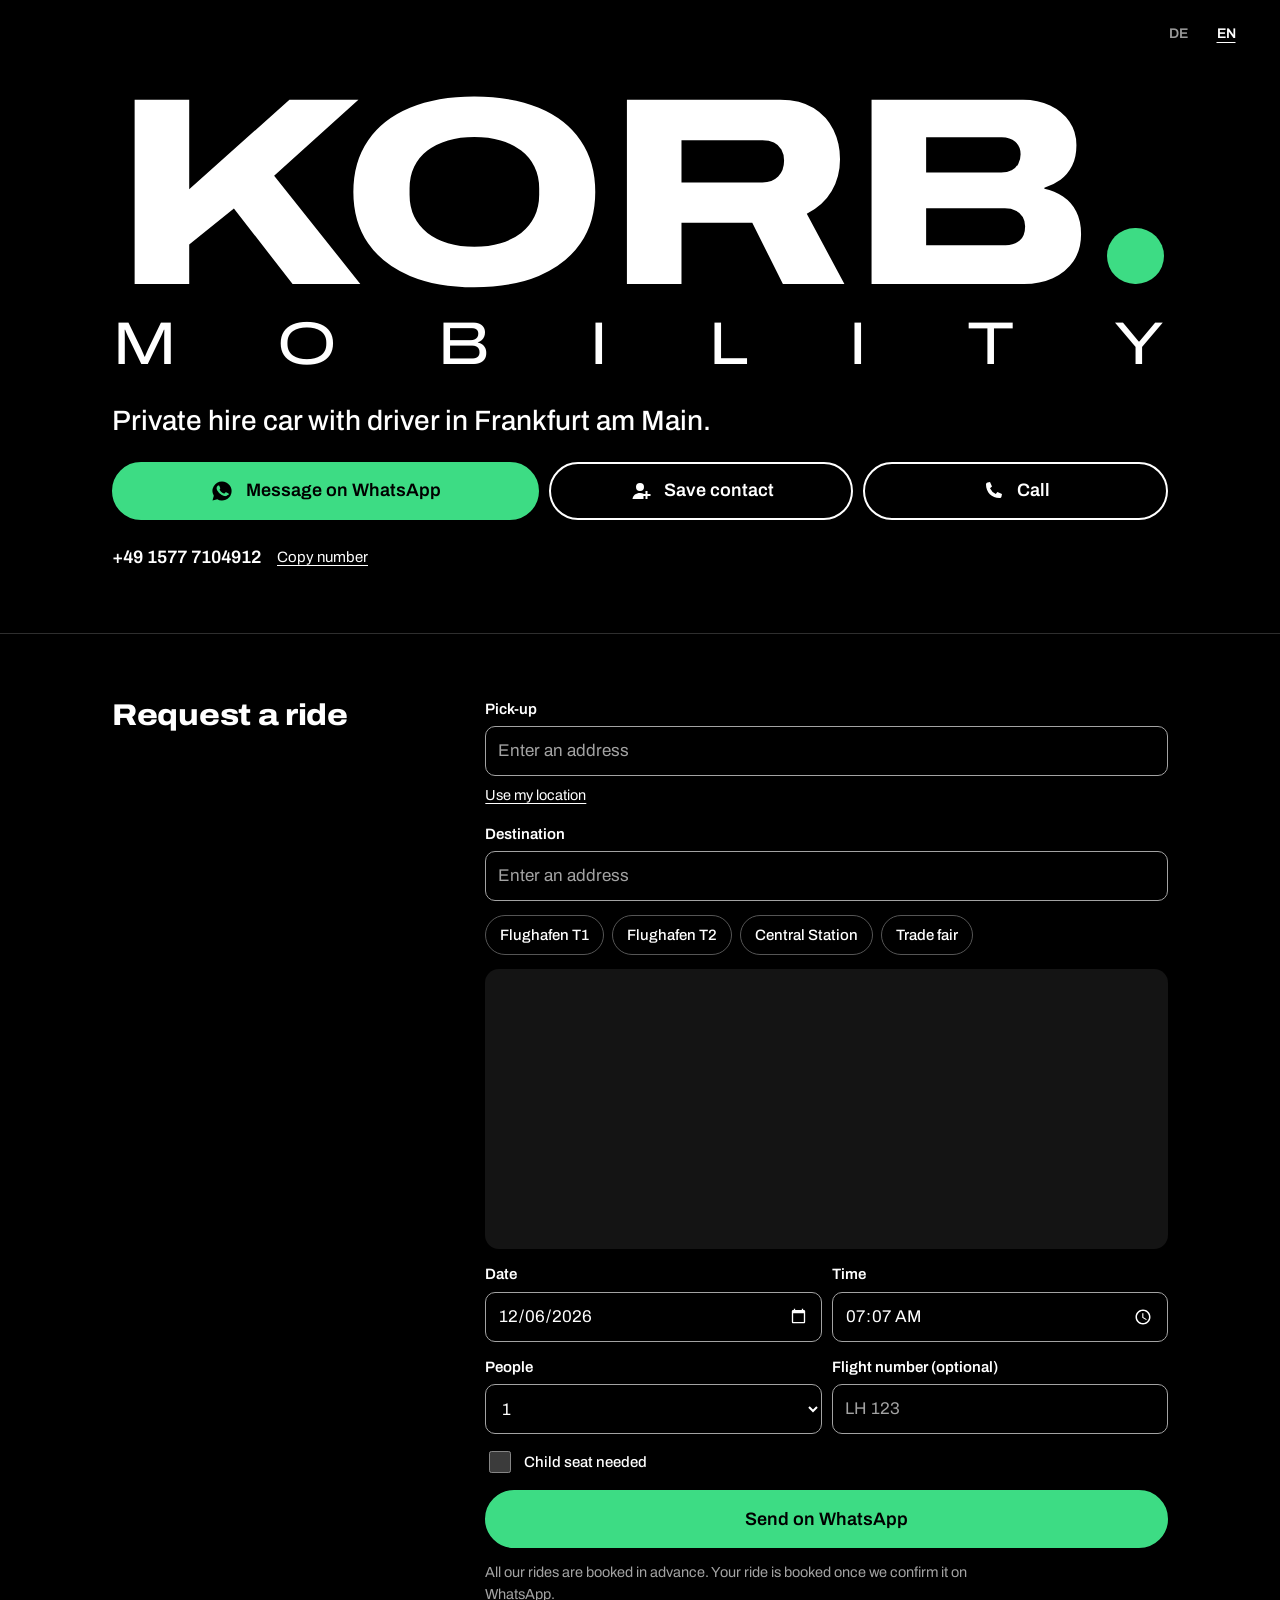
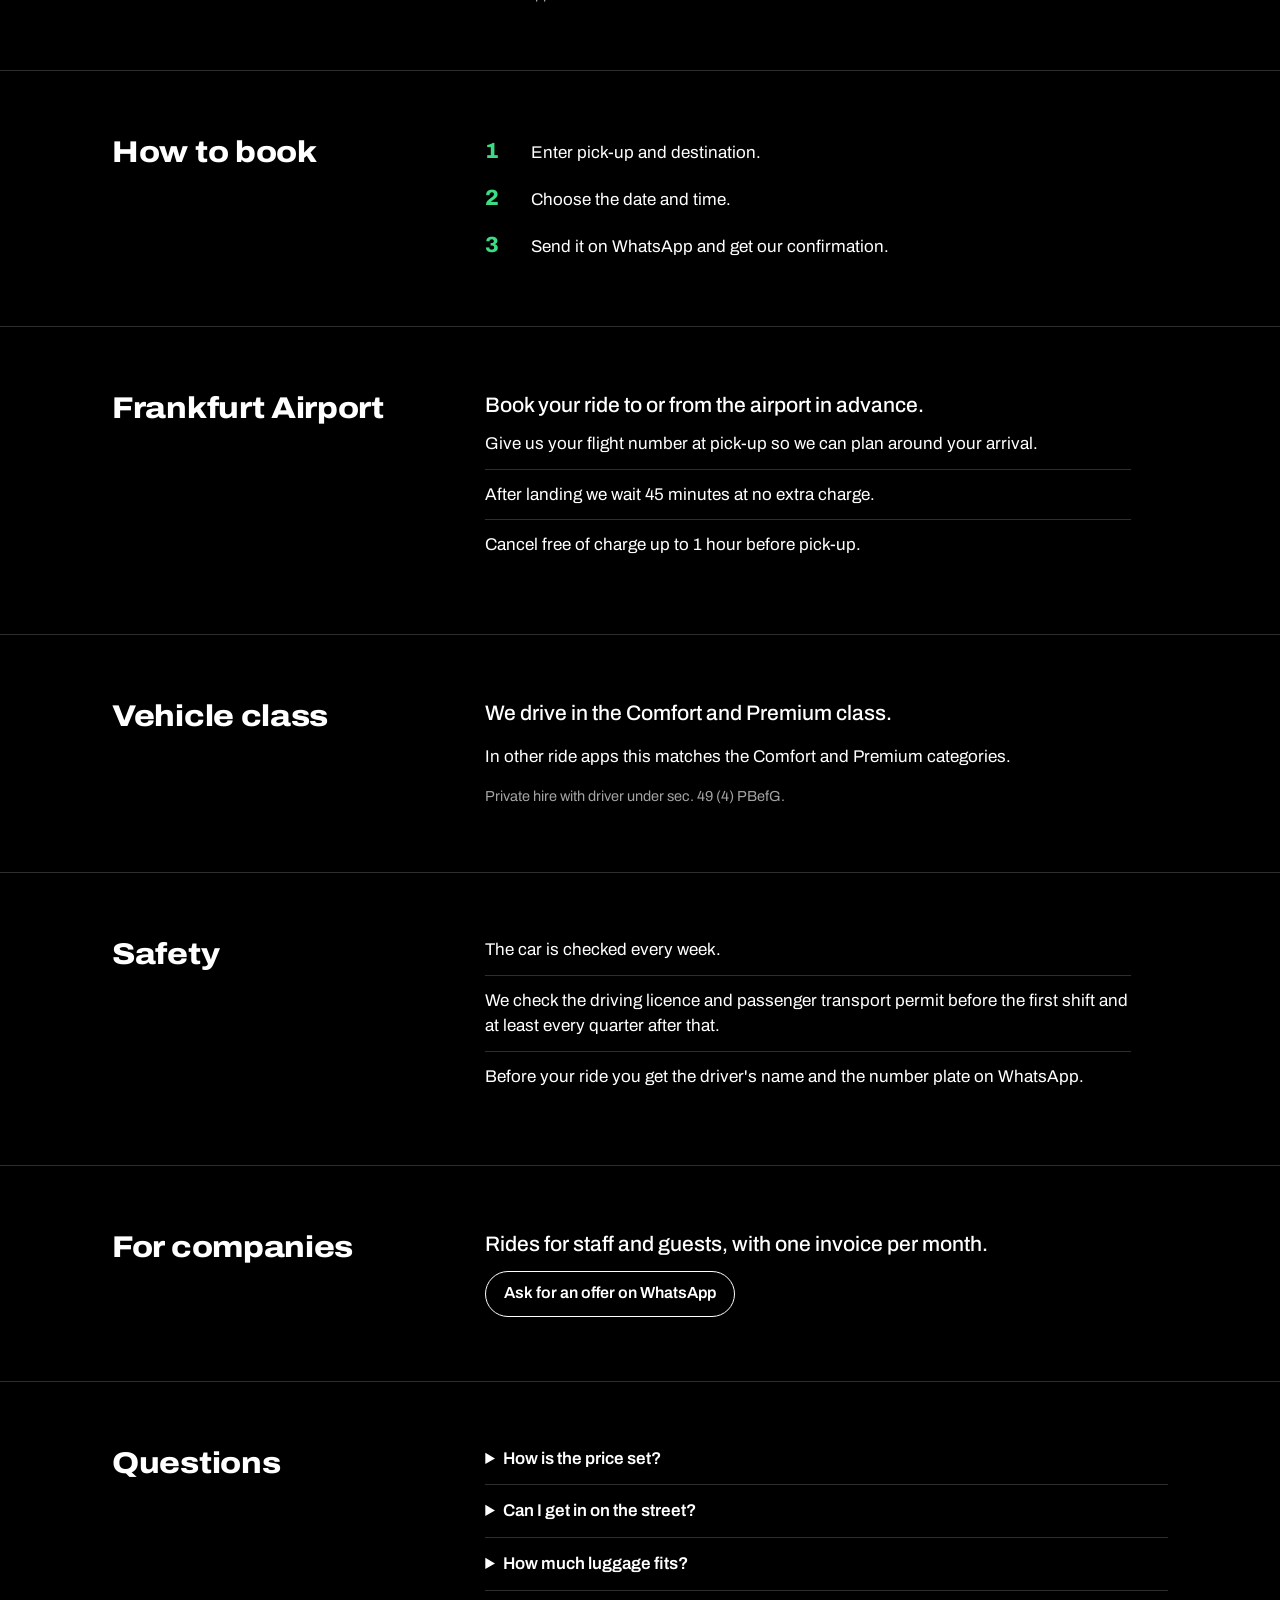
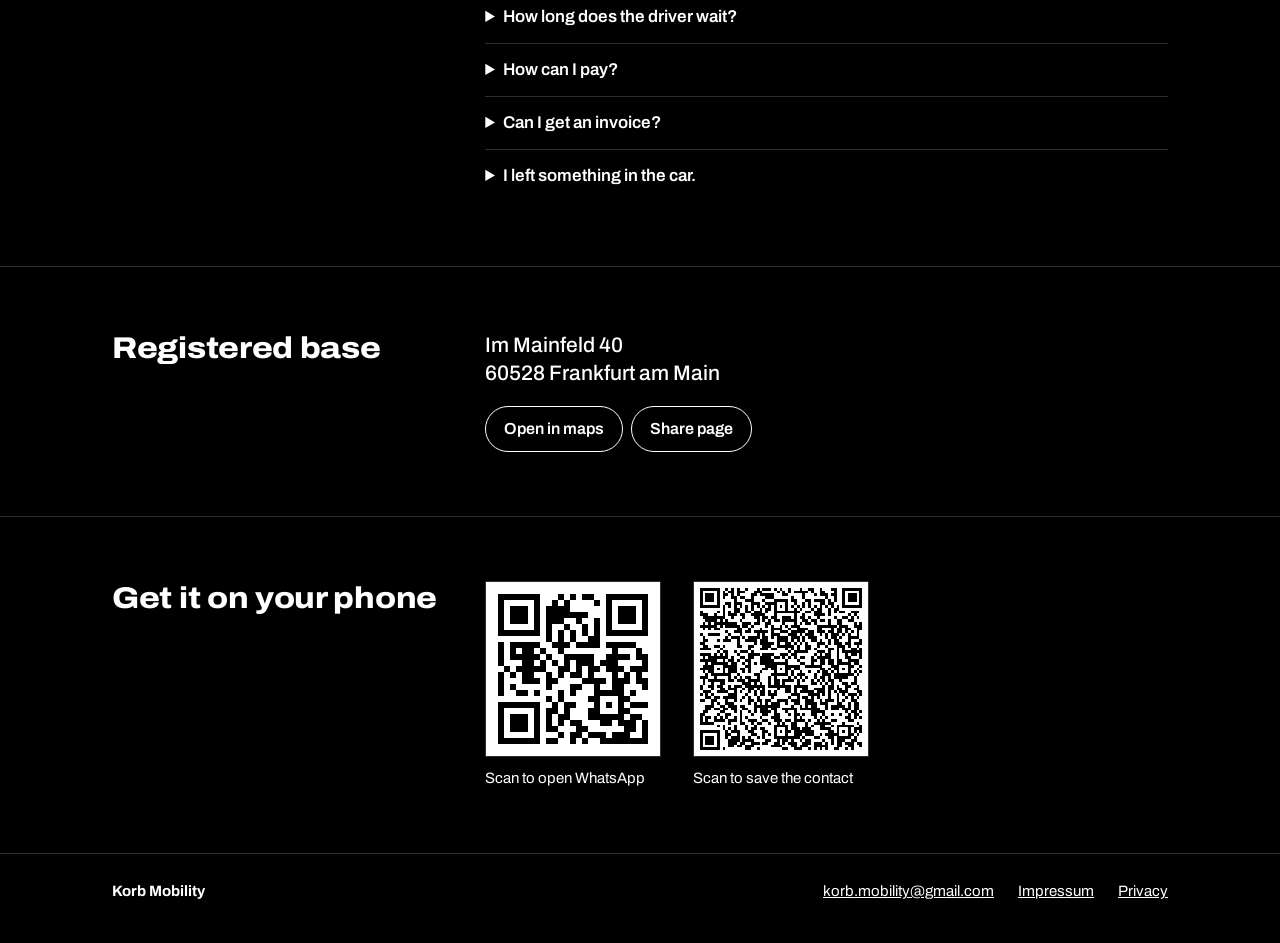
==== commit 2fb6d951: "Open ride request and all ride sections Turn on the price calculator, map and ride sections for live" ====
--- a/docs/index.html
+++ b/docs/index.html
@@ -14,7 +14,7 @@
 {"@context":"https://schema.org","@type":"LocalBusiness","name":"Korb Mobility","telephone":"+4915777104912","address":{"@type":"PostalAddress","streetAddress":"Im Mainfeld 40","postalCode":"60528","addressLocality":"Frankfurt am Main","addressCountry":"DE"}}
 </script>
 </head>
-<body data-licensed="false">
+<body data-licensed="true">
 
 <svg width="0" height="0" style="position:absolute" aria-hidden="true">
   <symbol id="i-wa" viewBox="0 0 24 24"><path d="M12 2.5a9.5 9.5 0 0 0-8.2 14.3L2.5 21.5l4.8-1.3A9.5 9.5 0 1 0 12 2.5Zm5.5 13.4c-.2.6-1.3 1.2-1.8 1.2-.5.1-1 .2-3.3-.8-2.8-1.1-4.6-4-4.7-4.2-.1-.2-1.1-1.5-1.1-2.9s.7-2 1-2.3c.2-.3.5-.3.7-.3h.5c.2 0 .4 0 .6.5l.8 2c.1.2.1.3 0 .5l-.4.6c-.2.2-.3.4-.1.7.2.3.8 1.3 1.7 2.1 1.2 1 2.1 1.3 2.4 1.5.3.1.5.1.7-.1l.9-1c.2-.3.4-.2.7-.1l2 .9c.3.2.5.2.5.4.1.1.1.7-.1 1.3Z"/></symbol>
@@ -125,8 +125,8 @@
         <p class="lead" data-i18n="airLead">Buchen Sie Ihre Fahrt zum Flughafen oder vom Flughafen im Voraus.</p>
         <ul class="plain">
           <li data-i18n="air1">Geben Sie bei der Abholung Ihre Flugnummer an, dann planen wir die Ankunft mit ein.</li>
-          <li><span class="todo" data-i18n="air2">Nach der Landung warten wir 45 Minuten ohne Aufpreis.</span></li>
-          <li><span class="todo" data-i18n="air3">Bis 1 Stunde vor der Abholung kostenlos stornieren.</span></li>
+          <li><span data-i18n="air2">Nach der Landung warten wir 45 Minuten ohne Aufpreis.</span></li>
+          <li><span data-i18n="air3">Bis 1 Stunde vor der Abholung kostenlos stornieren.</span></li>
         </ul>
       </div>
     </div>
@@ -149,7 +149,7 @@
       <ul class="plain">
         <li data-i18n="safe1">Das Fahrzeug wird jede Woche geprüft.</li>
         <li data-i18n="safe2">Führerschein und Personenbeförderungsschein prüfen wir vor dem ersten Einsatz und danach mindestens vierteljährlich.</li>
-        <li><span class="todo" data-i18n="safe3">Vor der Fahrt erhalten Sie auf WhatsApp Fahrername und Kennzeichen.</span></li>
+        <li><span data-i18n="safe3">Vor der Fahrt erhalten Sie auf WhatsApp Fahrername und Kennzeichen.</span></li>
       </ul>
     </div>
   </section>
@@ -158,7 +158,7 @@
     <div class="wrap grid">
       <h2 data-i18n="bizTitle">Für Unternehmen</h2>
       <div>
-        <p class="lead"><span class="todo" data-i18n="bizLead">Fahrten für Mitarbeitende und Gäste, mit einer gemeinsamen Rechnung pro Monat.</span></p>
+        <p class="lead"><span data-i18n="bizLead">Fahrten für Mitarbeitende und Gäste, mit einer gemeinsamen Rechnung pro Monat.</span></p>
         <a class="btn btn-small js-wa-biz" href="https://wa.me/4915777104912" data-i18n="bizCta">Angebot auf WhatsApp anfragen</a>
       </div>
     </div>
@@ -170,9 +170,9 @@
       <div class="faq">
         <details><summary data-i18n="q1">Wie entsteht der Preis?</summary><p data-i18n="a1">Aus Strecke und Fahrzeit Ihrer Route, also auch abhängig vom Verkehr. Den Endpreis inklusive Umsatzsteuer sehen Sie vor dem Absenden.</p></details>
         <details><summary data-i18n="q2">Kann ich an der Straße einsteigen?</summary><p data-i18n="a2">Nein. Als Mietwagen dürfen wir nur vorab eingegangene Aufträge fahren.</p></details>
-        <details><summary data-i18n="q3">Wie viel Gepäck passt ins Auto?</summary><p><span class="todo" data-i18n="a3">Bei 4 Personen 4 große Koffer. Bei mehr Gepäck schreiben Sie uns vorher.</span></p></details>
-        <details><summary data-i18n="q4">Wie lange wartet der Fahrer?</summary><p><span class="todo" data-i18n="a4">5 Minuten ab der vereinbarten Zeit ohne Aufpreis, am Flughafen 45 Minuten nach der Landung.</span></p></details>
-        <details><summary data-i18n="q5">Wie kann ich bezahlen?</summary><p><span class="todo" data-i18n="a5">Bar oder mit Karte im Fahrzeug.</span></p></details>
+        <details><summary data-i18n="q3">Wie viel Gepäck passt ins Auto?</summary><p><span data-i18n="a3">Bei 4 Personen 4 große Koffer. Bei mehr Gepäck schreiben Sie uns vorher.</span></p></details>
+        <details><summary data-i18n="q4">Wie lange wartet der Fahrer?</summary><p><span data-i18n="a4">5 Minuten ab der vereinbarten Zeit ohne Aufpreis, am Flughafen 45 Minuten nach der Landung.</span></p></details>
+        <details><summary data-i18n="q5">Wie kann ich bezahlen?</summary><p><span data-i18n="a5">Bar oder mit Karte im Fahrzeug.</span></p></details>
         <details><summary data-i18n="q6">Bekomme ich eine Rechnung?</summary><p data-i18n="a6">Ja. Schreiben Sie uns einfach die Rechnungsadresse auf WhatsApp.</p></details>
         <details><summary data-i18n="q7">Ich habe etwas im Auto vergessen.</summary><p data-i18n="a7">Schreiben Sie uns auf WhatsApp mit Datum und Strecke Ihrer Fahrt.</p></details>
       </div>
--- a/docs/styles.css
+++ b/docs/styles.css
@@ -87,7 +87,6 @@
 .lead { margin: 0 0 12px; font-size: 21px; line-height: 1.35; font-weight: 500; font-style: normal; max-width: 34em; }
 .band p { max-width: 38em; }
 .small { color: var(--muted); font-size: 14.5px; margin: 0; }
-.todo { background: #fde047; color: #000; padding: 0 .25em; box-decoration-break: clone; -webkit-box-decoration-break: clone; }
 
 .facts { margin: 0; }
 .facts div { display: grid; grid-template-columns: 6.5em 1fr; gap: 12px; padding-block: 12px; border-top: 1px solid var(--line); }
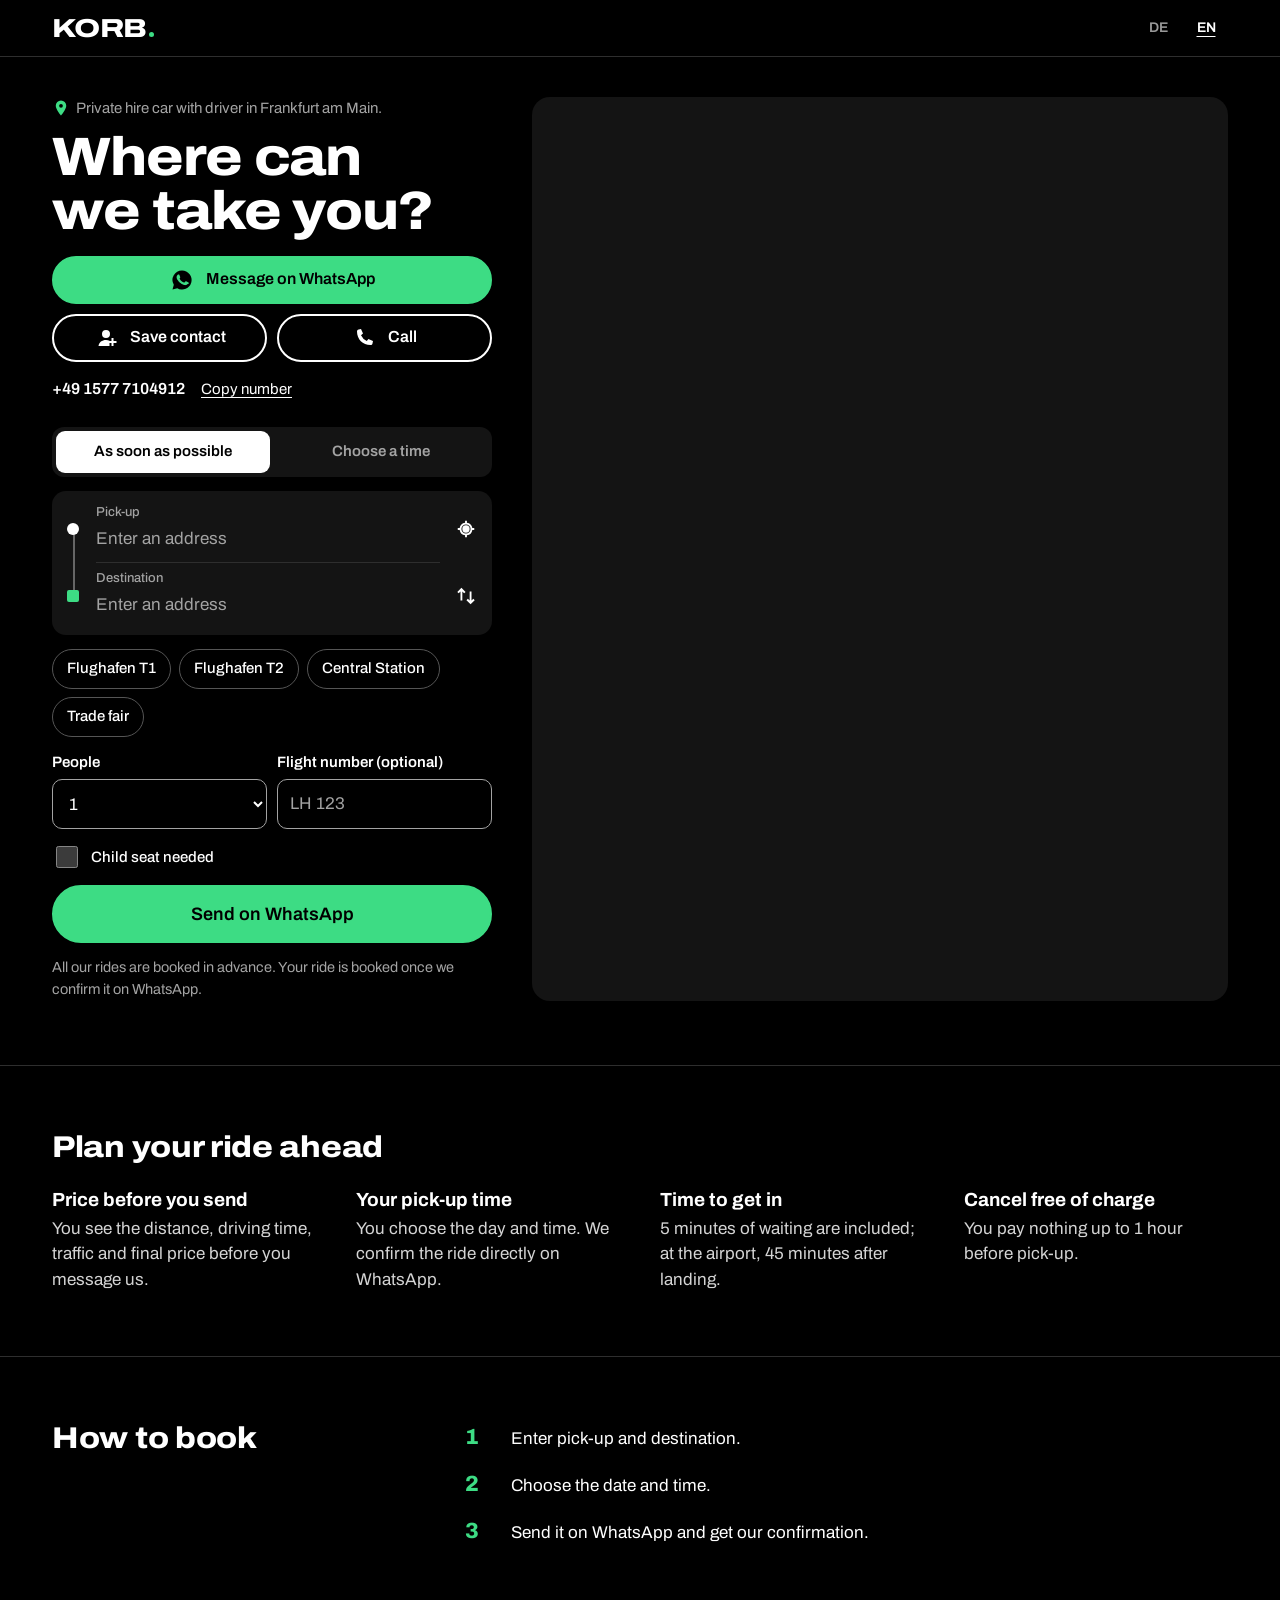
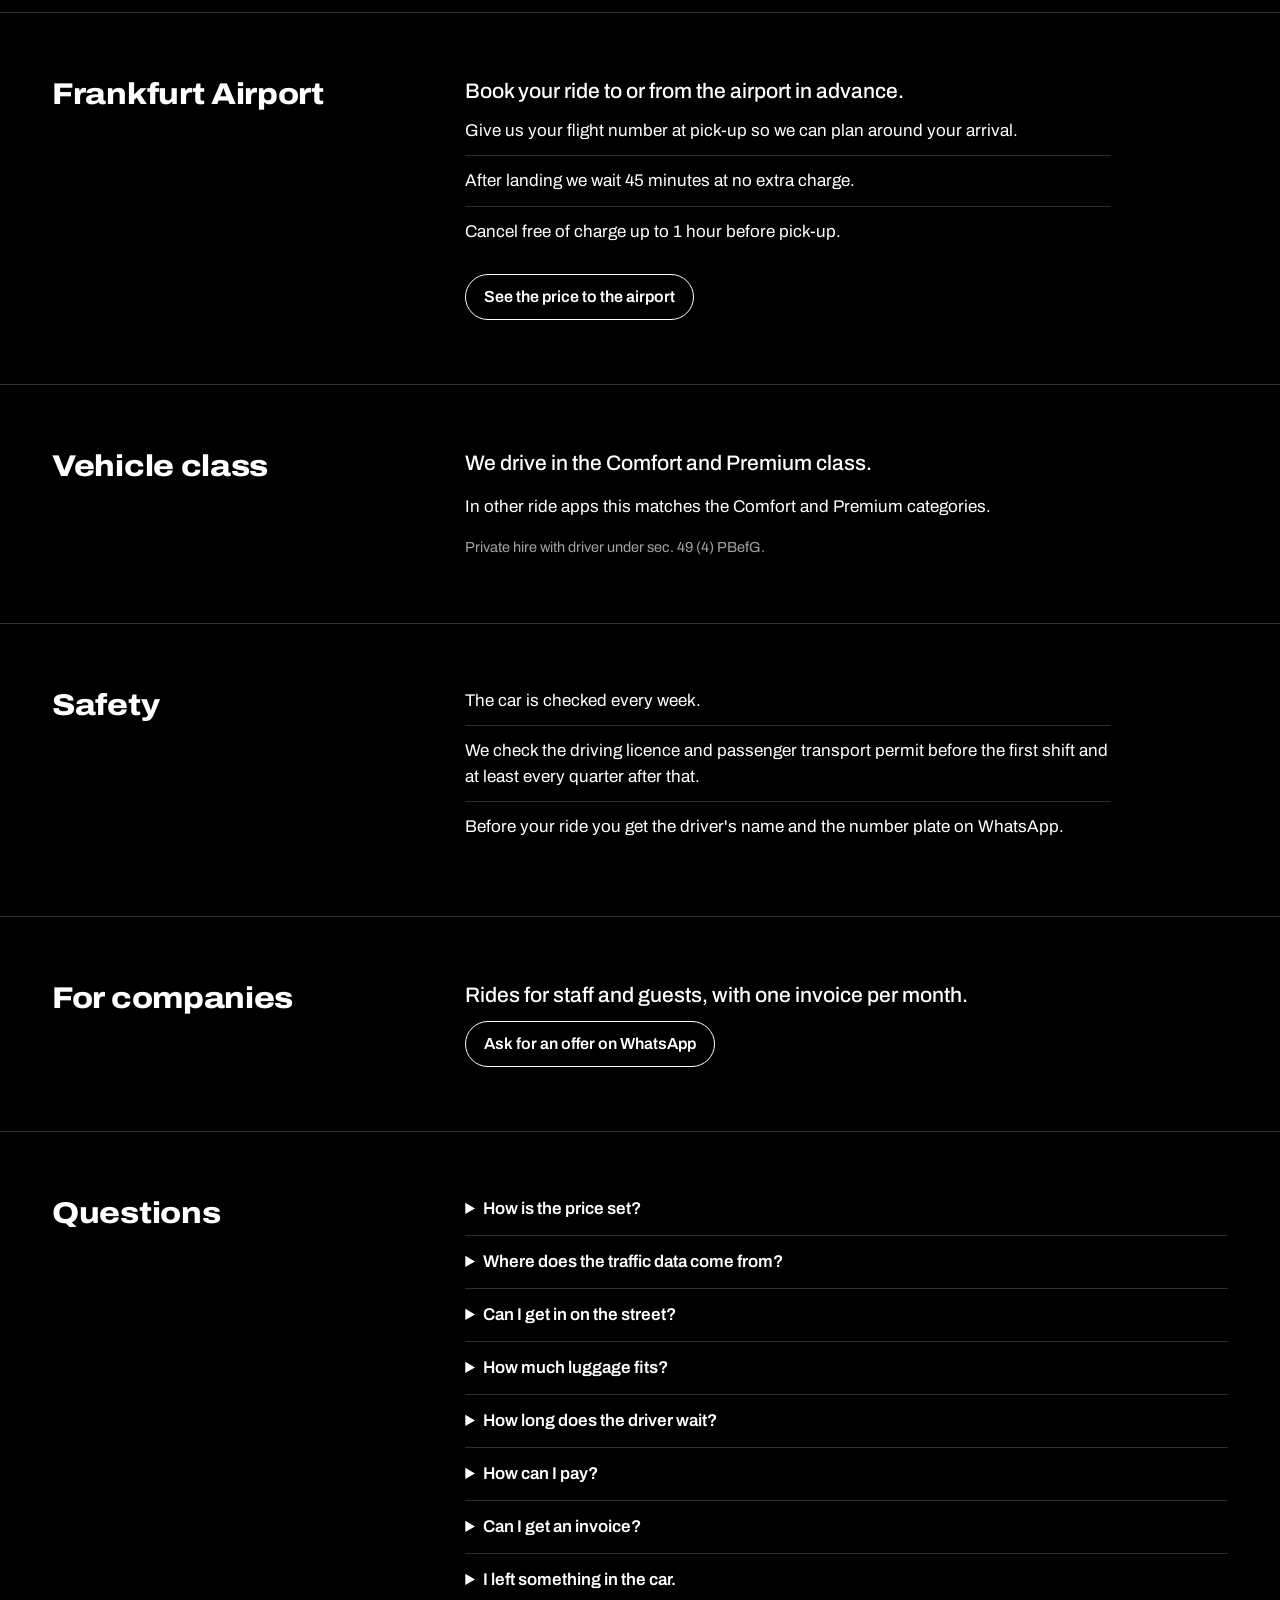
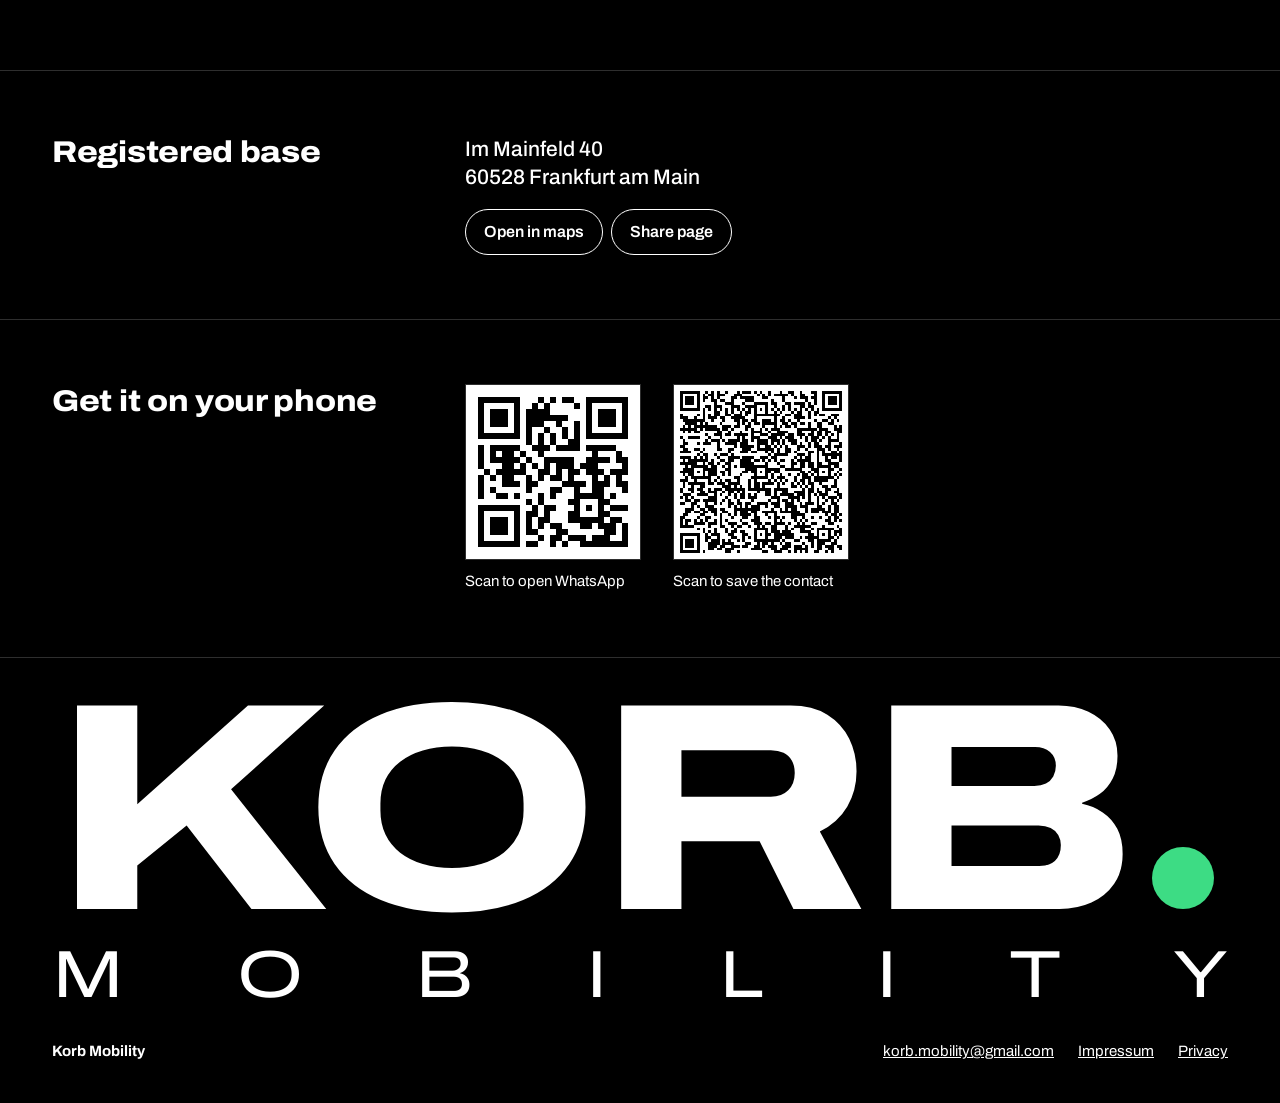
==== commit db029475: "Rebuild the homepage around the ride request Put the request form and map first, add now or later, s" ====
--- a/docs/index.html
+++ b/docs/index.html
@@ -9,7 +9,7 @@
 <link rel="icon" href="assets/favicon.svg" type="image/svg+xml">
 <link rel="preload" href="assets/fonts/archivo.woff2" as="font" type="font/woff2" crossorigin>
 <link rel="stylesheet" href="assets/vendor/maplibre-gl.css">
-<link rel="stylesheet" href="styles.css">
+<link rel="stylesheet" href="styles.css?v=20261103c">
 <script type="application/ld+json">
 {"@context":"https://schema.org","@type":"LocalBusiness","name":"Korb Mobility","telephone":"+4915777104912","address":{"@type":"PostalAddress","streetAddress":"Im Mainfeld 40","postalCode":"60528","addressLocality":"Frankfurt am Main","addressCountry":"DE"}}
 </script>
@@ -20,6 +20,9 @@
   <symbol id="i-wa" viewBox="0 0 24 24"><path d="M12 2.5a9.5 9.5 0 0 0-8.2 14.3L2.5 21.5l4.8-1.3A9.5 9.5 0 1 0 12 2.5Zm5.5 13.4c-.2.6-1.3 1.2-1.8 1.2-.5.1-1 .2-3.3-.8-2.8-1.1-4.6-4-4.7-4.2-.1-.2-1.1-1.5-1.1-2.9s.7-2 1-2.3c.2-.3.5-.3.7-.3h.5c.2 0 .4 0 .6.5l.8 2c.1.2.1.3 0 .5l-.4.6c-.2.2-.3.4-.1.7.2.3.8 1.3 1.7 2.1 1.2 1 2.1 1.3 2.4 1.5.3.1.5.1.7-.1l.9-1c.2-.3.4-.2.7-.1l2 .9c.3.2.5.2.5.4.1.1.1.7-.1 1.3Z"/></symbol>
   <symbol id="i-save" viewBox="0 0 24 24"><path d="M12 12a4 4 0 1 0 0-8 4 4 0 0 0 0 8Zm-7.5 8c.5-3.7 3.500-6 7.500-6 1.300 0 2.500.2 3.500.7V20H4.500Zm15-8v3h3v2h-3v3h-2v-3h-3v-2h3v-3h2Z"/></symbol>
   <symbol id="i-call" viewBox="0 0 24 24"><path d="M6.600 3.500 9 3l2 4.600-2 1.600a12 12 0 0 0 5.800 5.800l1.600-2 4.600 2-.5 2.400c-.2 1-1 1.600-2 1.600C10.800 19 5 13.200 5 5.500c0-1 .6-1.800 1.600-2Z"/></symbol>
+  <symbol id="i-locate" viewBox="0 0 24 24"><path d="M12 8a4 4 0 1 0 0 8 4 4 0 0 0 0-8Zm9 3h-2.100A7 7 0 0 0 13 5.100V3h-2v2.100A7 7 0 0 0 5.100 11H3v2h2.100A7 7 0 0 0 11 18.900V21h2v-2.100A7 7 0 0 0 18.900 13H21v-2Zm-9 6a5 5 0 1 1 0-10 5 5 0 0 1 0 10Z"/></symbol>
+  <symbol id="i-swap" viewBox="0 0 24 24"><path d="M7 3 2.500 7.500 4 9l2-2v10h2V7l2 2 1.500-1.500L7 3Zm10 18 4.500-4.500L20 15l-2 2V7h-2v10l-2-2-1.500 1.500L17 21Z"/></symbol>
+  <symbol id="i-pin" viewBox="0 0 24 24"><path d="M12 2a7 7 0 0 0-7 7c0 5 7 13 7 13s7-8 7-13a7 7 0 0 0-7-7Zm0 9.500a2.500 2.500 0 1 1 0-5 2.500 2.500 0 0 1 0 5Z"/></symbol>
 </svg>
 
 <aside class="preview-bar" id="preview-bar" hidden>
@@ -28,35 +31,101 @@
   <label><input type="checkbox" id="preview-price"> Preis anzeigen</label>
 </aside>
 
-<header class="hero">
-  <div class="topbar">
-    <div class="lang" role="group" aria-label="Sprache / Language">
-      <button type="button" data-lang="de" aria-pressed="true">DE</button>
-      <button type="button" data-lang="en" aria-pressed="false">EN</button>
-    </div>
-  </div>
-  <div class="wrap hero-in">
-    <h1 class="mark" aria-label="Korb Mobility">
-      <span class="mark-row" aria-hidden="true"><span class="mark-word">Korb</span><span class="mark-dot"></span></span>
-      <span class="mark-sub" aria-hidden="true"><span>m</span><span>o</span><span>b</span><span>i</span><span>l</span><span>i</span><span>t</span><span>y</span></span>
-    </h1>
-    <p class="tagline" data-i18n="tagline">Mietwagen mit Fahrer in Frankfurt am Main.</p>
-
-    <div class="hero-foot">
-      <div class="actions">
-        <a class="btn btn-main js-wa" href="https://wa.me/4915777104912"><svg aria-hidden="true"><use href="#i-wa"/></svg><span data-i18n="ctaWa">Auf WhatsApp schreiben</span></a>
-        <a class="btn" href="korb-mobility.vcf" download="Korb-Mobility.vcf"><svg aria-hidden="true"><use href="#i-save"/></svg><span data-i18n="ctaSave">Kontakt speichern</span></a>
-        <a class="btn" href="tel:+4915777104912"><svg aria-hidden="true"><use href="#i-call"/></svg><span data-i18n="ctaCall">Anrufen</span></a>
-      </div>
-      <p class="number">
-        <span>+49 1577 7104912</span>
-        <button type="button" class="link-btn" data-copy="+4915777104912" data-i18n="copyNumber">Nummer kopieren</button>
-      </p>
+<header class="nav">
+  <div class="wrap nav-in">
+    <a class="nav-mark" href="#fahrt" aria-label="Korb Mobility"><span class="mark-word">Korb</span><span class="mark-dot"></span></a>
+    <div class="nav-right">
+      <div class="lang" role="group" aria-label="Sprache / Language">
+        <button type="button" data-lang="de" aria-pressed="true">DE</button>
+        <button type="button" data-lang="en" aria-pressed="false">EN</button>
+      </div>
     </div>
   </div>
 </header>
 
 <main>
+  <section class="ride" id="fahrt">
+    <div class="wrap ride-grid">
+      <div class="ride-panel">
+        <p class="ride-place"><svg aria-hidden="true"><use href="#i-pin"/></svg><span data-i18n="tagline">Mietwagen mit Fahrer in Frankfurt am Main.</span></p>
+        <h1 class="when-licensed" data-i18n="bookTitle">Wohin dürfen wir Sie fahren?</h1>
+        <h1 class="when-unlicensed">Korb Mobility</h1>
+
+        <div class="actions">
+          <a class="btn btn-main js-wa" href="https://wa.me/4915777104912"><svg aria-hidden="true"><use href="#i-wa"/></svg><span data-i18n="ctaWa">Auf WhatsApp schreiben</span></a>
+          <a class="btn" href="korb-mobility.vcf" download="Korb-Mobility.vcf"><svg aria-hidden="true"><use href="#i-save"/></svg><span data-i18n="ctaSave">Kontakt speichern</span></a>
+          <a class="btn" href="tel:+4915777104912"><svg aria-hidden="true"><use href="#i-call"/></svg><span data-i18n="ctaCall">Anrufen</span></a>
+        </div>
+        <p class="number">
+          <span>+49 1577 7104912</span>
+          <button type="button" class="link-btn" data-copy="+4915777104912" data-i18n="copyNumber">Nummer kopieren</button>
+        </p>
+
+        <form id="book" class="form when-licensed" autocomplete="off">
+          <fieldset class="seg f-wide">
+            <legend class="sr" data-i18n="whenLegend">Wann möchten Sie fahren?</legend>
+            <label><input type="radio" name="mode" value="asap" checked><span data-i18n="asap">So früh wie möglich</span></label>
+            <label><input type="radio" name="mode" value="later"><span data-i18n="later">Termin wählen</span></label>
+          </fieldset>
+
+          <div class="route-box f-wide">
+            <div class="field" data-field="from">
+              <label for="from" data-i18n="from">Abholung</label>
+              <input id="from" name="from" required role="combobox" aria-expanded="false" aria-controls="from-list" aria-autocomplete="list" data-i18n-ph="addrPh" placeholder="Adresse eingeben">
+              <ul class="suggest" id="from-list" role="listbox" hidden></ul>
+              <button type="button" class="icon-btn locate" id="locate"><svg aria-hidden="true"><use href="#i-locate"/></svg><span class="sr" data-i18n="locate">Meinen Standort verwenden</span></button>
+            </div>
+            <div class="field" data-field="to">
+              <label for="to" data-i18n="to">Ziel</label>
+              <input id="to" name="to" required role="combobox" aria-expanded="false" aria-controls="to-list" aria-autocomplete="list" data-i18n-ph="addrPh" placeholder="Adresse eingeben">
+              <ul class="suggest" id="to-list" role="listbox" hidden></ul>
+              <button type="button" class="icon-btn swap" id="swap"><svg aria-hidden="true"><use href="#i-swap"/></svg><span class="sr" data-i18n="swap">Abholung und Ziel tauschen</span></button>
+            </div>
+          </div>
+
+          <div class="chips f-wide" role="group" aria-label="Häufige Ziele">
+            <button type="button" data-place="fra1">Flughafen T1</button>
+            <button type="button" data-place="fra2">Flughafen T2</button>
+            <button type="button" data-place="hbf" data-i18n="chipHbf">Hauptbahnhof</button>
+            <button type="button" data-place="messe" data-i18n="chipMesse">Messe</button>
+          </div>
+
+          <div class="map f-wide" id="map" aria-label="Karte"></div>
+
+          <div class="later-row f-wide" id="later-row" hidden>
+            <label><span data-i18n="date">Datum</span><input name="date" type="date" required></label>
+            <label><span data-i18n="time">Uhrzeit</span><input name="time" type="time" required></label>
+          </div>
+          <label><span data-i18n="people">Personen</span>
+            <select name="people"><option>1</option><option>2</option><option>3</option><option>4</option></select></label>
+          <label><span data-i18n="flight">Flugnummer (optional)</span><input name="flight" autocapitalize="characters" placeholder="LH 123"></label>
+          <label class="check f-wide"><input type="checkbox" name="childseat"><span data-i18n="childseat">Kindersitz gewünscht</span></label>
+          <p class="status f-wide" id="status" role="status" aria-live="polite"></p>
+
+          <div class="quote f-wide" id="result" hidden>
+            <div class="quote-top">
+              <div>
+                <p class="quote-class" data-i18n="quoteClass">Comfort und Premium</p>
+                <p class="small" data-i18n="quoteSeats">Bis 4 Personen, mit Fahrer</p>
+              </div>
+              <p class="price" id="price"></p>
+            </div>
+            <dl class="quote-facts">
+              <div><dt data-i18n="factKm">Strecke</dt><dd id="q-km"></dd></div>
+              <div><dt data-i18n="factMin">Fahrzeit</dt><dd id="q-min"></dd></div>
+              <div><dt data-i18n="factTraffic">Verkehr</dt><dd id="q-traffic"></dd></div>
+              <div id="q-arrive-row"><dt data-i18n="factArrive">Ankunft ca.</dt><dd id="q-arrive"></dd></div>
+            </dl>
+            <p class="small" id="price-note"></p>
+          </div>
+
+          <button class="btn btn-main f-wide" id="send" type="submit" data-i18n="send">Auf WhatsApp senden</button>
+          <p class="small f-wide" data-i18n="preorder">Unsere Fahrten sind immer vorbestellt. Die Fahrt gilt, sobald wir sie auf WhatsApp bestätigt haben.</p>
+        </form>
+      </div>
+    </div>
+  </section>
+
   <section class="band when-unlicensed">
     <div class="wrap grid">
       <h2 data-i18n="soonTitle">Start in Kürze</h2>
@@ -67,43 +136,15 @@
     </div>
   </section>
 
-  <section class="band when-licensed" id="fahrt">
-    <div class="wrap grid">
-      <h2 data-i18n="bookTitle">Fahrt anfragen</h2>
-      <form id="book" class="form" autocomplete="off">
-        <div class="field f-wide" data-field="from">
-          <label for="from" data-i18n="from">Abholung</label>
-          <input id="from" name="from" required role="combobox" aria-expanded="false" aria-controls="from-list" aria-autocomplete="list" data-i18n-ph="addrPh" placeholder="Adresse eingeben">
-          <ul class="suggest" id="from-list" role="listbox" hidden></ul>
-          <button type="button" class="link-btn" id="locate" data-i18n="locate">Meinen Standort verwenden</button>
-        </div>
-        <div class="field f-wide" data-field="to">
-          <label for="to" data-i18n="to">Ziel</label>
-          <input id="to" name="to" required role="combobox" aria-expanded="false" aria-controls="to-list" aria-autocomplete="list" data-i18n-ph="addrPh" placeholder="Adresse eingeben">
-          <ul class="suggest" id="to-list" role="listbox" hidden></ul>
-        </div>
-        <div class="chips f-wide" role="group" aria-label="Häufige Ziele">
-          <button type="button" data-place="fra1">Flughafen T1</button>
-          <button type="button" data-place="fra2">Flughafen T2</button>
-          <button type="button" data-place="hbf" data-i18n="chipHbf">Hauptbahnhof</button>
-          <button type="button" data-place="messe" data-i18n="chipMesse">Messe</button>
-        </div>
-        <div class="map f-wide" id="map" aria-label="Karte"></div>
-        <label><span data-i18n="date">Datum</span><input name="date" type="date" required></label>
-        <label><span data-i18n="time">Uhrzeit</span><input name="time" type="time" required></label>
-        <label><span data-i18n="people">Personen</span>
-          <select name="people"><option>1</option><option>2</option><option>3</option><option>4</option></select></label>
-        <label><span data-i18n="flight">Flugnummer (optional)</span><input name="flight" autocapitalize="characters" placeholder="LH 123"></label>
-        <label class="check f-wide"><input type="checkbox" name="childseat"><span data-i18n="childseat">Kindersitz gewünscht</span></label>
-        <p class="status f-wide" id="status" role="status" aria-live="polite"></p>
-        <div class="price-box f-wide" id="result" hidden>
-          <p class="price" id="price"></p>
-          <p class="trip" id="trip"></p>
-          <p class="small" id="price-note"></p>
-        </div>
-        <button class="btn btn-main f-wide" type="submit" data-i18n="send">Auf WhatsApp senden</button>
-        <p class="small f-wide" data-i18n="preorder">Unsere Fahrten sind immer vorbestellt. Die Fahrt gilt, sobald wir sie auf WhatsApp bestätigt haben.</p>
-      </form>
+  <section class="band when-licensed" id="vorteile">
+    <div class="wrap">
+      <h2 data-i18n="benTitle">Planen Sie Ihre Fahrt im Voraus</h2>
+      <ul class="benefits">
+        <li><strong data-i18n="ben1T">Preis vor dem Absenden</strong><span data-i18n="ben1">Sie sehen Strecke, Fahrzeit, Verkehr und Endpreis, bevor Sie uns schreiben.</span></li>
+        <li><strong data-i18n="ben2T">Ihre Abholzeit</strong><span data-i18n="ben2">Sie wählen Tag und Uhrzeit. Wir bestätigen die Fahrt direkt auf WhatsApp.</span></li>
+        <li><strong data-i18n="ben3T">Zeit zum Einsteigen</strong><span data-i18n="ben3">5 Minuten Wartezeit sind inklusive, am Flughafen 45 Minuten nach der Landung.</span></li>
+        <li><strong data-i18n="ben4T">Kostenlos stornieren</strong><span data-i18n="ben4">Bis 1 Stunde vor der Abholung zahlen Sie nichts.</span></li>
+      </ul>
     </div>
   </section>
 
@@ -128,6 +169,7 @@
           <li><span data-i18n="air2">Nach der Landung warten wir 45 Minuten ohne Aufpreis.</span></li>
           <li><span data-i18n="air3">Bis 1 Stunde vor der Abholung kostenlos stornieren.</span></li>
         </ul>
+        <p class="row"><button type="button" class="btn btn-small" data-place="fra1" data-target="to" data-i18n="airCta">Preis zum Flughafen ansehen</button></p>
       </div>
     </div>
   </section>
@@ -169,6 +211,7 @@
       <h2 data-i18n="faqTitle">Häufige Fragen</h2>
       <div class="faq">
         <details><summary data-i18n="q1">Wie entsteht der Preis?</summary><p data-i18n="a1">Aus Strecke und Fahrzeit Ihrer Route, also auch abhängig vom Verkehr. Den Endpreis inklusive Umsatzsteuer sehen Sie vor dem Absenden.</p></details>
+        <details><summary data-i18n="q8">Woher kommt die Verkehrslage?</summary><p data-i18n="a8">Von TomTom. Für eine Fahrt jetzt nutzen wir den aktuellen Verkehr, für einen späteren Termin die übliche Verkehrslage zu dieser Uhrzeit.</p></details>
         <details><summary data-i18n="q2">Kann ich an der Straße einsteigen?</summary><p data-i18n="a2">Nein. Als Mietwagen dürfen wir nur vorab eingegangene Aufträge fahren.</p></details>
         <details><summary data-i18n="q3">Wie viel Gepäck passt ins Auto?</summary><p><span data-i18n="a3">Bei 4 Personen 4 große Koffer. Bei mehr Gepäck schreiben Sie uns vorher.</span></p></details>
         <details><summary data-i18n="q4">Wie lange wartet der Fahrer?</summary><p><span data-i18n="a4">5 Minuten ab der vereinbarten Zeit ohne Aufpreis, am Flughafen 45 Minuten nach der Landung.</span></p></details>
@@ -204,6 +247,12 @@
 </main>
 
 <footer class="foot">
+  <div class="wrap">
+    <p class="mark foot-mark" aria-hidden="true">
+      <span class="mark-row"><span class="mark-word">Korb</span><span class="mark-dot"></span></span>
+      <span class="mark-sub"><span>m</span><span>o</span><span>b</span><span>i</span><span>l</span><span>i</span><span>t</span><span>y</span></span>
+    </p>
+  </div>
   <div class="wrap foot-row">
     <span>Korb Mobility</span>
     <a href="mailto:korb.mobility@gmail.com">korb.mobility@gmail.com</a>
@@ -213,7 +262,12 @@
 </footer>
 
 
+<div class="sticky-send when-licensed" id="sticky" hidden>
+  <span id="sticky-price"></span>
+  <button class="btn btn-main" type="submit" form="book" data-i18n="send">Auf WhatsApp senden</button>
+</div>
+
 <div class="toast" id="toast" role="status" aria-live="polite"></div>
-<script src="site.js"></script>
+<script src="site.js?v=20261103c"></script>
 </body>
 </html>
--- a/docs/styles.css
+++ b/docs/styles.css
@@ -26,7 +26,7 @@
   font: 400 17px/1.5 "Archivo", "Helvetica Neue", Arial, sans-serif;
   overflow-x: hidden;
 }
-.wrap { width: 100%; max-width: 1120px; margin-inline: auto; padding-inline: var(--gutter); }
+.wrap { width: 100%; max-width: 1240px; margin-inline: auto; padding-inline: var(--gutter); }
 a { color: inherit; }
 :focus-visible { outline: 3px solid var(--mint); outline-offset: 3px; }
 
@@ -40,7 +40,7 @@
 
 /* Hero and wordmark */
 .hero { position: relative; padding-block: 72px 40px; }
-.mark { display: inline-block; margin: 0; font-weight: inherit; font-size: min(23.4vw, 268px); line-height: .8; }
+.mark { display: inline-block; margin: 0; font-weight: inherit; font-size: min(23.4vw, 296px); line-height: .8; }
 .mark-row { display: flex; align-items: baseline; }
 .mark-word { font-weight: 800; font-stretch: 125%; letter-spacing: -.02em; text-transform: uppercase; }
 .mark-dot {
@@ -113,7 +113,8 @@
 .f-wide { grid-column: 1 / -1; }
 .field { position: relative; display: grid; gap: 6px; min-width: 0; }
 .field > label, .form > label { font-size: 15px; font-weight: 600; }
-.form > label { display: grid; gap: 6px; min-width: 0; }
+.form label, .later-row label { display: grid; gap: 6px; min-width: 0; }
+.form > label, .later-row label { font-size: 15px; font-weight: 600; }
 .form input, .form select {
   width: 100%; min-width: 0; min-height: 50px; padding: 10px 12px;
   border: 1.5px solid var(--muted); border-radius: 10px; background: #000; color: inherit;
@@ -169,6 +170,70 @@
 body[data-licensed="false"] .when-licensed,
 body[data-licensed="true"] .when-unlicensed { display: none; }
 
+/* Header */
+.nav { position: sticky; top: 0; z-index: 8; background: #000; border-bottom: 1px solid var(--line); }
+.nav-in { display: flex; align-items: center; justify-content: space-between; min-height: 56px; }
+.nav-mark { display: inline-flex; align-items: baseline; font-size: 26px; line-height: 1; text-decoration: none; }
+.nav-right { display: flex; align-items: center; }
+
+/* Ride request */
+.sr { position: absolute; width: 1px; height: 1px; margin: -1px; padding: 0; overflow: hidden; clip-path: inset(50%); white-space: nowrap; border: 0; }
+.ride { padding-block: 24px 40px; }
+.ride-grid { position: relative; }
+.ride-place { display: flex; align-items: center; gap: 6px; margin: 0 0 10px; color: var(--muted); font-size: 15px; }
+.ride-place svg { width: 18px; height: 18px; flex: none; fill: var(--mint); }
+.ride h1 { margin: 0 0 18px; font-size: clamp(36px, 10.5vw, 54px); line-height: 1; font-weight: 800; font-stretch: 112%; letter-spacing: -.02em; text-wrap: balance; }
+.ride .btn { min-height: 48px; font-size: 16px; padding: 8px 14px; }
+.ride .actions { grid-template-columns: 1fr 1fr; }
+.ride .actions .btn-main { grid-column: 1 / -1; }
+.ride .number { margin: 8px 0 18px; font-size: 16px; }
+.ride .btn-main[type="submit"] { min-height: 58px; font-size: 18px; }
+
+.seg { display: grid; grid-template-columns: 1fr 1fr; gap: 4px; margin: 0; padding: 4px; border: 0; border-radius: 12px; background: var(--panel); }
+.seg label { position: relative; display: block; cursor: pointer; }
+.seg input { position: absolute; opacity: 0; inset: 0; width: 100%; min-height: 0; height: 100%; margin: 0; cursor: pointer; }
+.seg span { display: flex; align-items: center; justify-content: center; min-height: 42px; padding: 4px 8px; border-radius: 9px; color: var(--muted); font-size: 15px; font-weight: 600; text-align: center; line-height: 1.15; }
+.seg input:checked + span { background: var(--fg); color: #000; }
+.seg input:focus-visible + span { outline: 3px solid var(--mint); outline-offset: 2px; }
+
+.route-box { position: relative; padding: 6px 52px 6px 44px; border-radius: 14px; background: var(--panel); }
+.route-box::before { content: ""; position: absolute; left: 21px; top: 40px; bottom: 40px; width: 2px; background: #666; }
+.route-box .field { position: relative; display: block; padding-block: 6px; }
+.route-box .field + .field { border-top: 1px solid #2e2e2e; }
+.route-box .field::before { content: ""; position: absolute; left: -29px; top: 50%; width: 12px; height: 12px; margin-top: -6px; background: var(--fg); border-radius: 50%; }
+.route-box .field + .field::before { background: var(--mint); border-radius: 2px; }
+.route-box label { display: block; color: var(--muted); font-size: 13px; font-weight: 500; }
+.route-box input { min-height: 34px; padding: 2px 0; border: 0; border-radius: 0; background: transparent; }
+.route-box input:focus-visible { outline: 0; }
+.route-box:focus-within { box-shadow: inset 0 0 0 2px var(--mint); }
+.route-box .suggest { top: calc(100% + 4px); left: -40px; right: -48px; z-index: 20; box-shadow: 0 12px 32px rgba(0, 0, 0, .7); }
+.icon-btn { position: absolute; display: grid; place-items: center; width: 44px; height: 44px; padding: 0; border: 0; border-radius: 50%; background: none; color: inherit; cursor: pointer; }
+.form .field .icon-btn { padding: 0; }
+.icon-btn svg { width: 22px; height: 22px; fill: currentColor; }
+.icon-btn:hover { background: #2a2a2a; }
+.route-box .icon-btn { right: -48px; top: 50%; margin-top: -22px; }
+
+.later-row { display: grid; grid-template-columns: 1fr 1fr; gap: 10px; }
+
+.quote { padding: 18px; border-radius: 14px; background: var(--panel); box-shadow: inset 0 0 0 2px var(--mint); }
+.quote-top { display: flex; align-items: flex-start; justify-content: space-between; gap: 12px; }
+.quote-class { margin: 0 0 2px; font-weight: 700; font-size: 18px; line-height: 1.2; }
+.quote .price { font-size: clamp(34px, 9.5vw, 44px); white-space: nowrap; }
+.quote-facts { display: grid; grid-template-columns: repeat(2, 1fr); gap: 12px 16px; margin: 16px 0 12px; padding-top: 14px; border-top: 1px solid var(--line); }
+.quote-facts dt { color: var(--muted); font-size: 13.5px; }
+.quote-facts dd { margin: 0; font-weight: 600; font-variant-numeric: tabular-nums; }
+
+.sticky-send { position: fixed; left: 0; right: 0; bottom: 0; z-index: 7; display: flex; align-items: center; justify-content: space-between; gap: 14px; padding: 10px var(--gutter) calc(10px + env(safe-area-inset-bottom)); background: #000; border-top: 1px solid var(--line); }
+.sticky-send span { font-size: 24px; font-weight: 800; font-variant-numeric: tabular-nums; white-space: nowrap; }
+.sticky-send .btn { min-height: 48px; padding: 8px 16px; font-size: 16px; }
+
+.benefits { list-style: none; display: grid; gap: 22px; margin: 24px 0 0; padding: 0; }
+.benefits strong { display: block; margin-bottom: 4px; font-size: 19px; line-height: 1.25; }
+.benefits span { color: #d4d4d4; }
+
+.foot-mark { display: block; margin: 8px 0 32px; }
+.foot-mark .mark-dot { animation: none; }
+
 /* Preview only */
 .preview-bar {
   display: flex; flex-wrap: wrap; align-items: center; gap: 6px 12px; padding: 8px var(--gutter);
@@ -184,8 +249,8 @@
 .legal p, .legal li { max-width: 38em; }
 
 @media (min-width: 620px) {
-  .actions { grid-template-columns: 1.4fr 1fr 1fr; }
   .number { justify-content: flex-start; }
+  .benefits { grid-template-columns: repeat(2, 1fr); gap: 28px 40px; }
 }
 @media (min-width: 860px) {
   :root { --gutter: 32px; }
@@ -194,6 +259,12 @@
   .grid { grid-template-columns: 4fr 8fr; gap: 32px; }
   h2 { font-size: 30px; }
   .only-desktop { display: block; }
+  .ride { padding-block: 40px 64px; }
+  .ride-grid { min-height: 780px; }
+  .ride-panel { width: 440px; max-width: 42%; min-width: 400px; }
+  .ride .map { position: absolute; top: 0; bottom: 0; right: var(--gutter); left: calc(var(--gutter) + 480px); height: auto; border-radius: 18px; }
+  .benefits { grid-template-columns: repeat(4, 1fr); }
+  .sticky-send { display: none; }
 }
 
 @media (prefers-reduced-motion: reduce) {
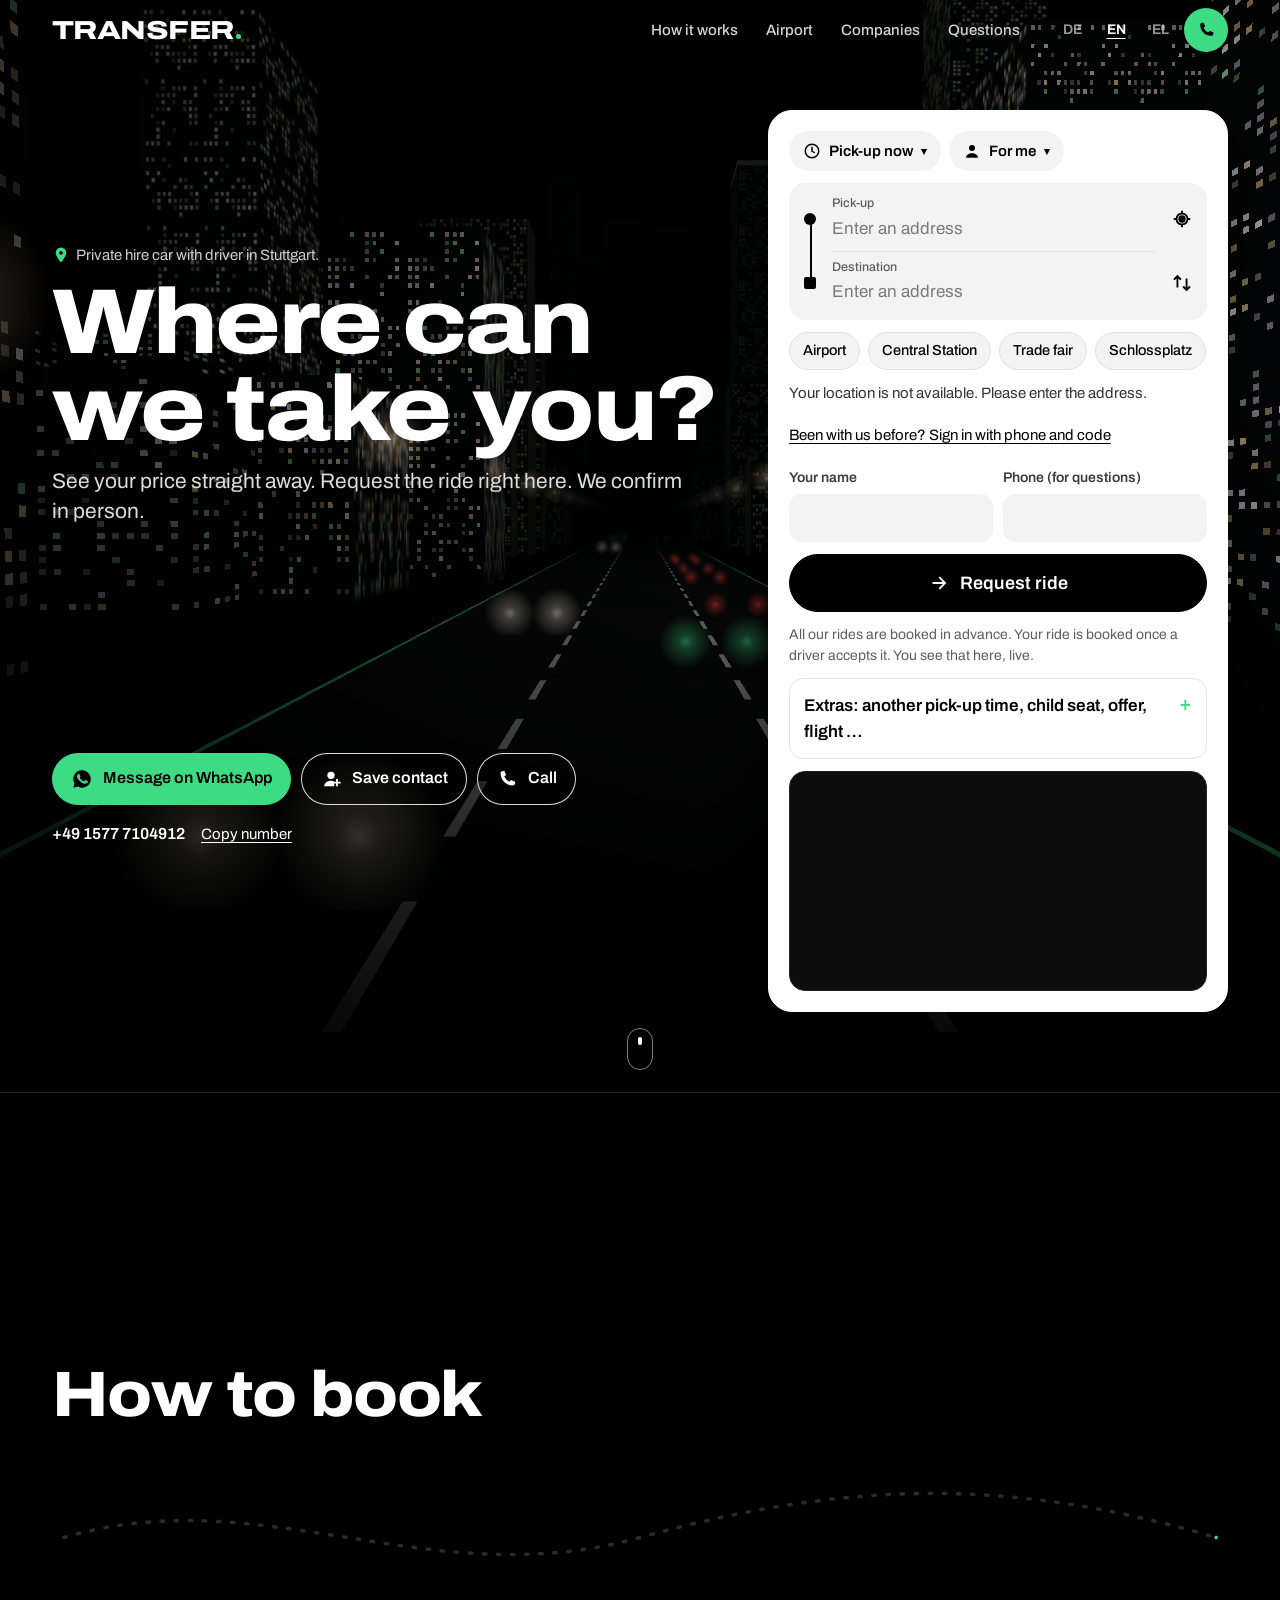
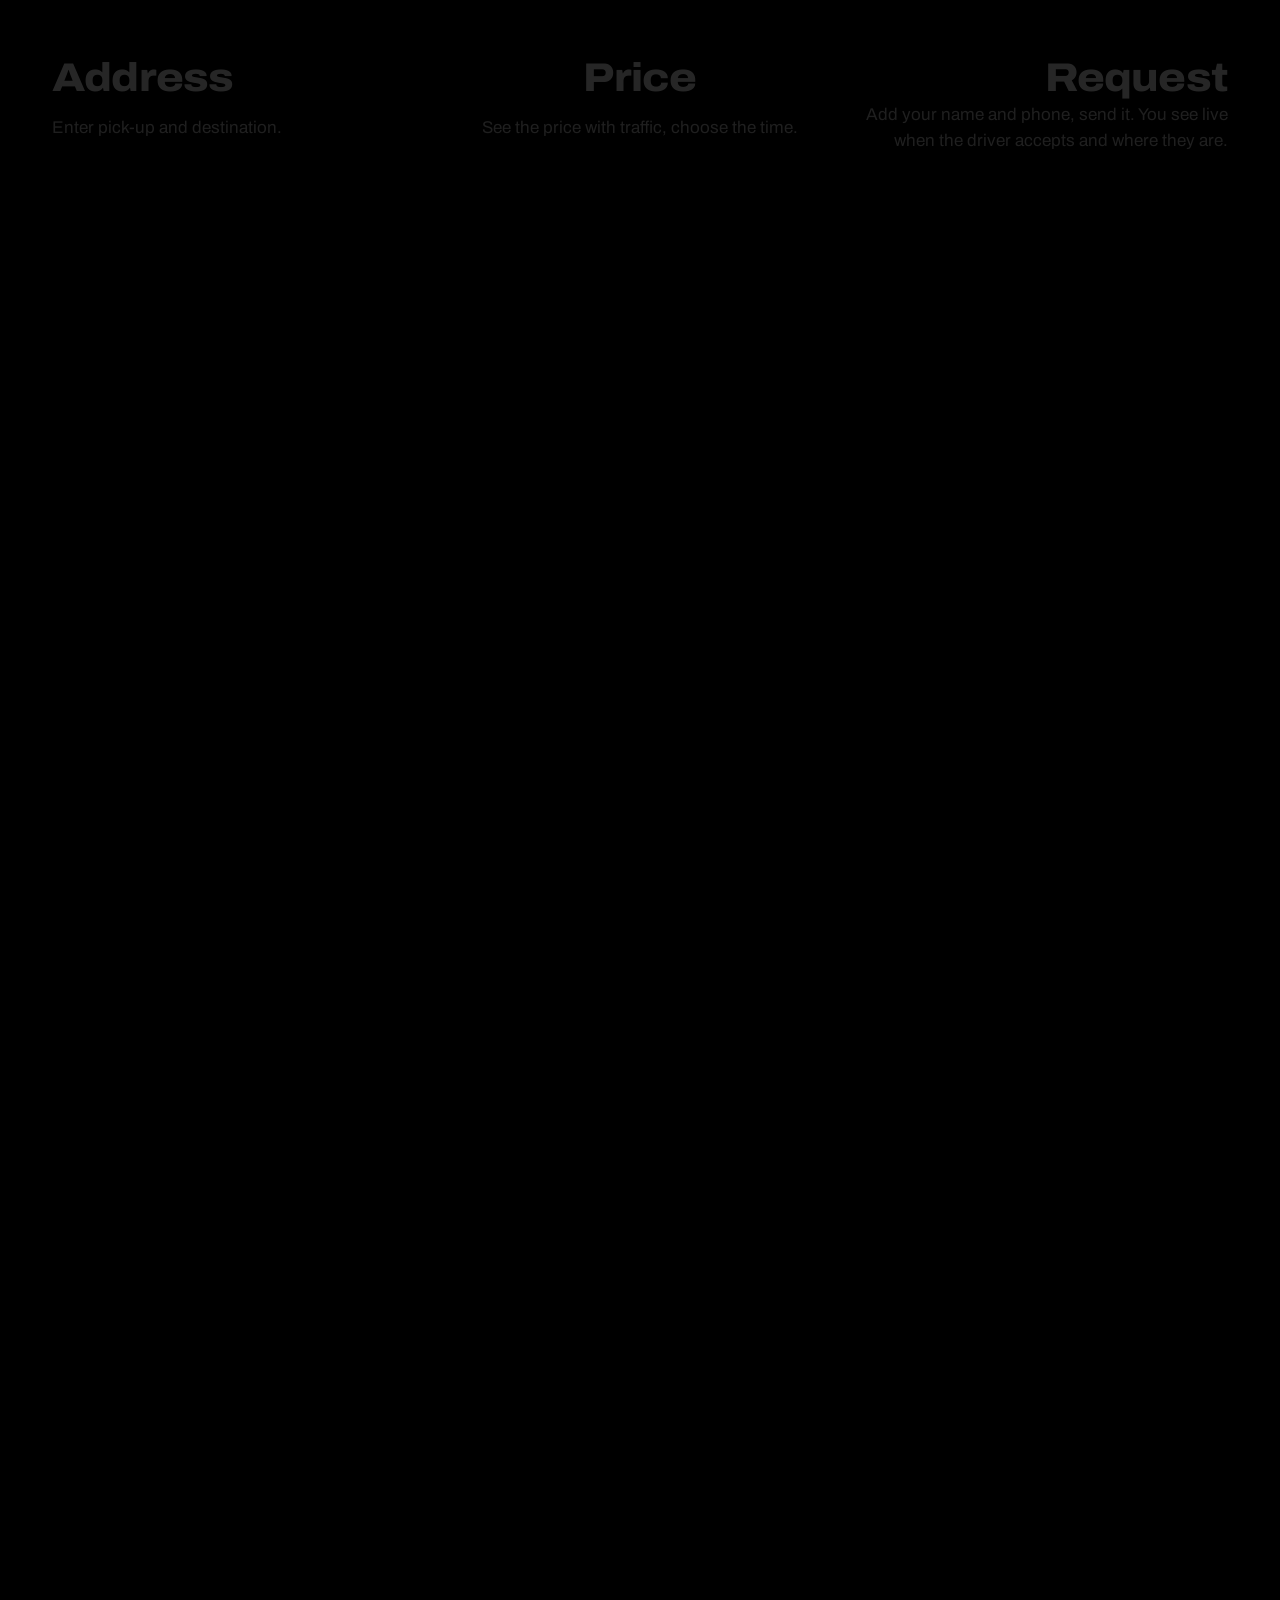
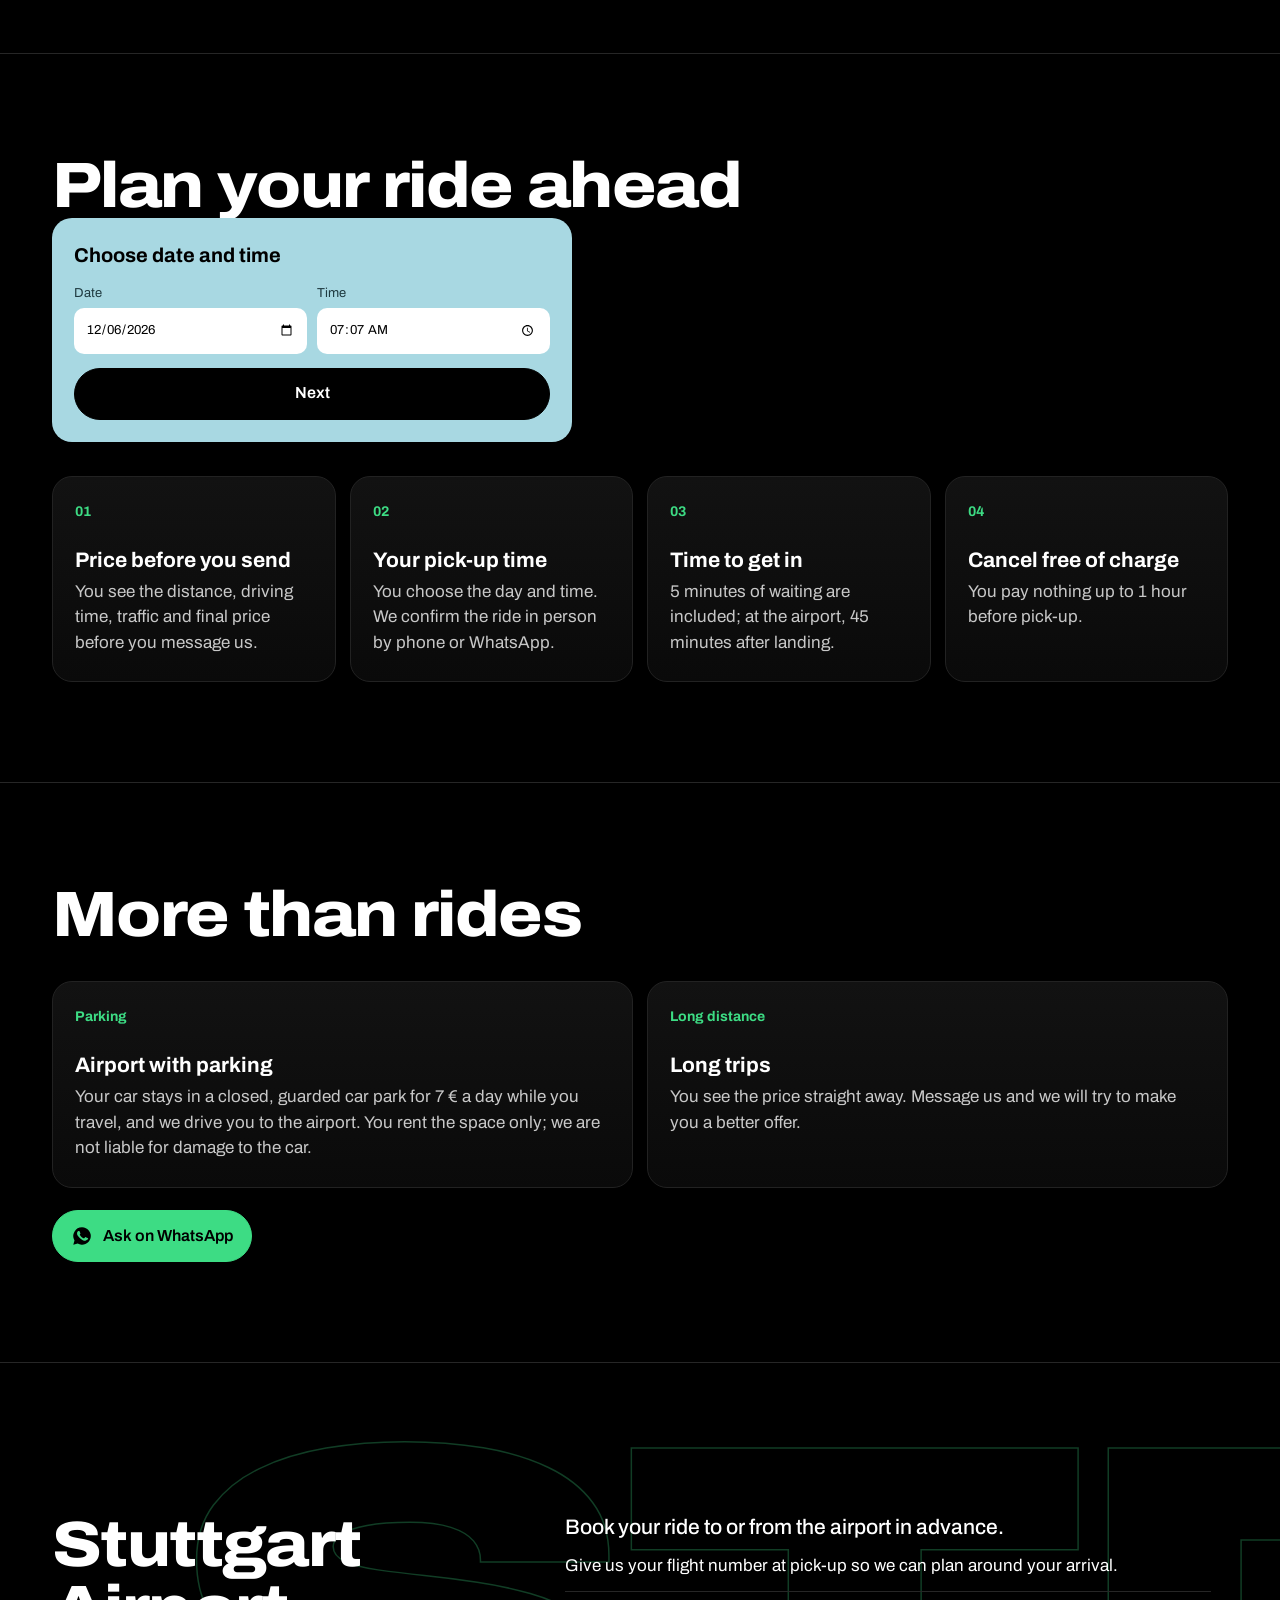
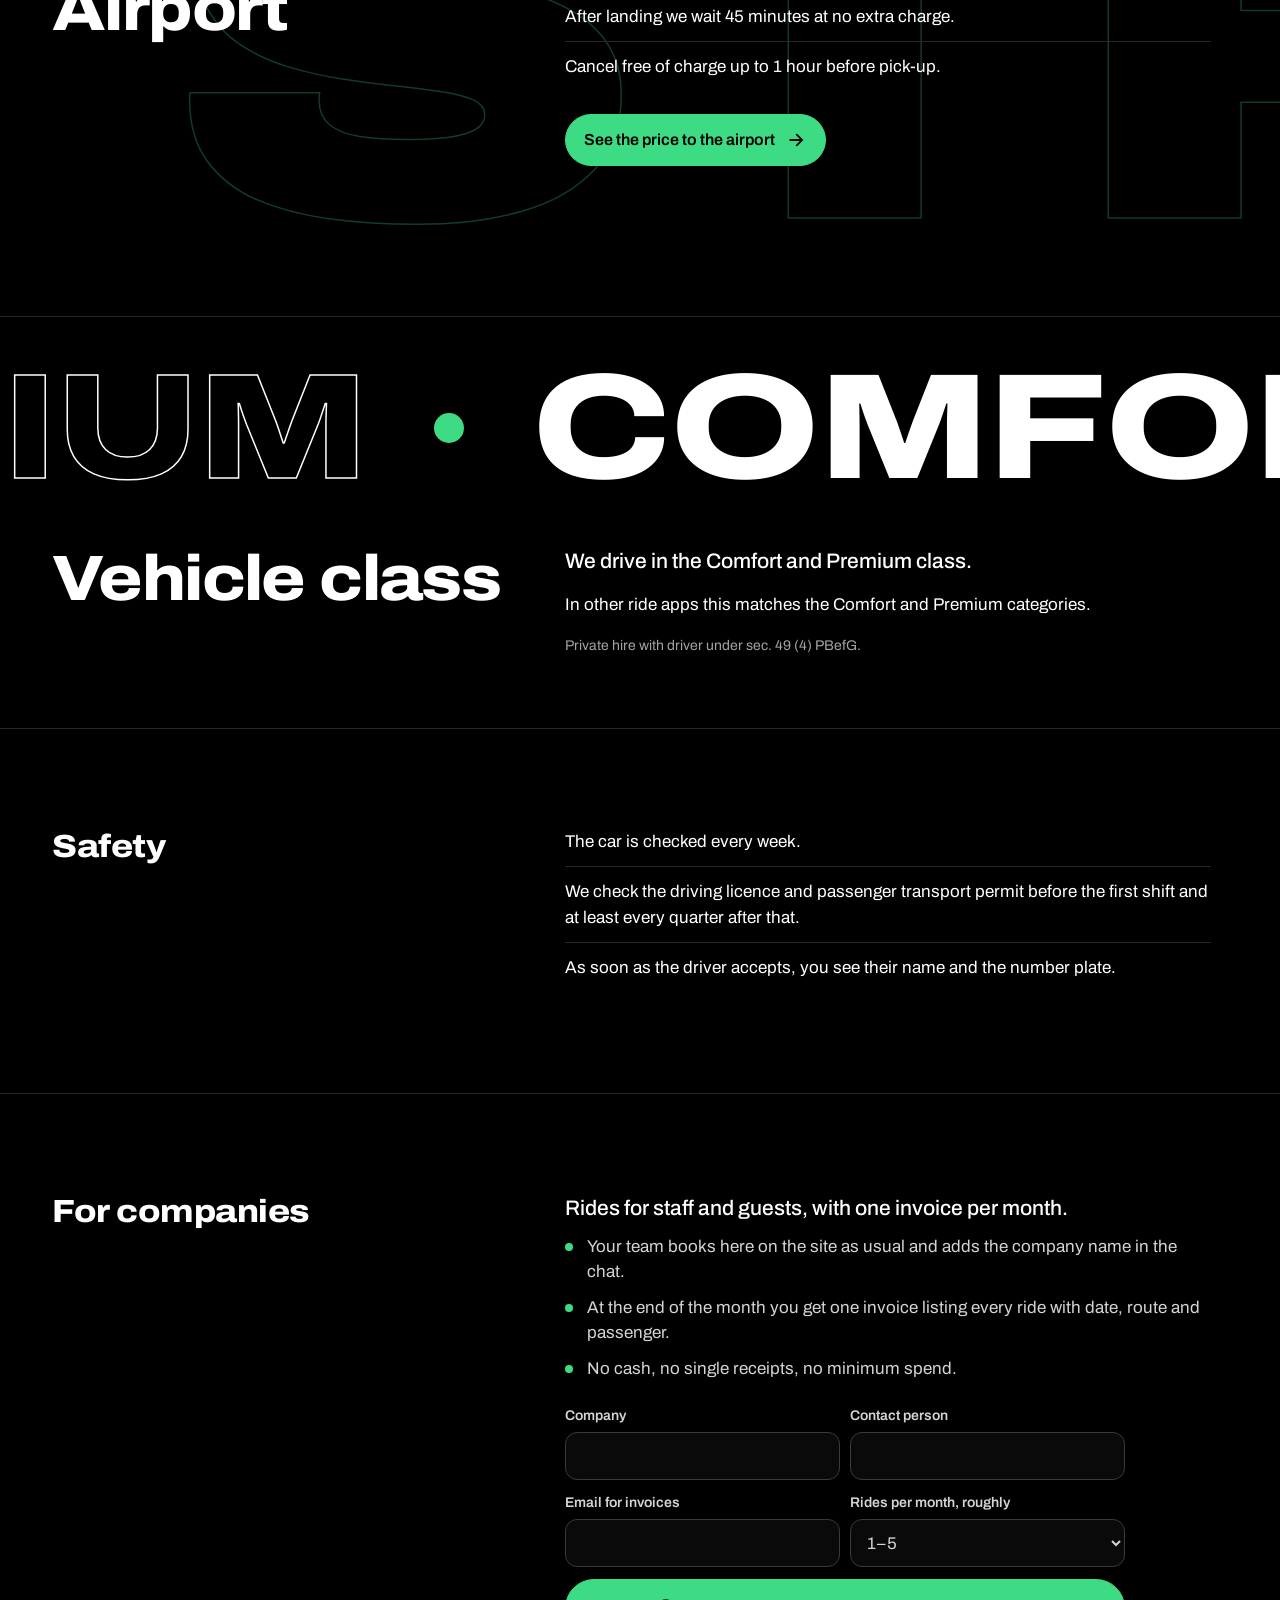
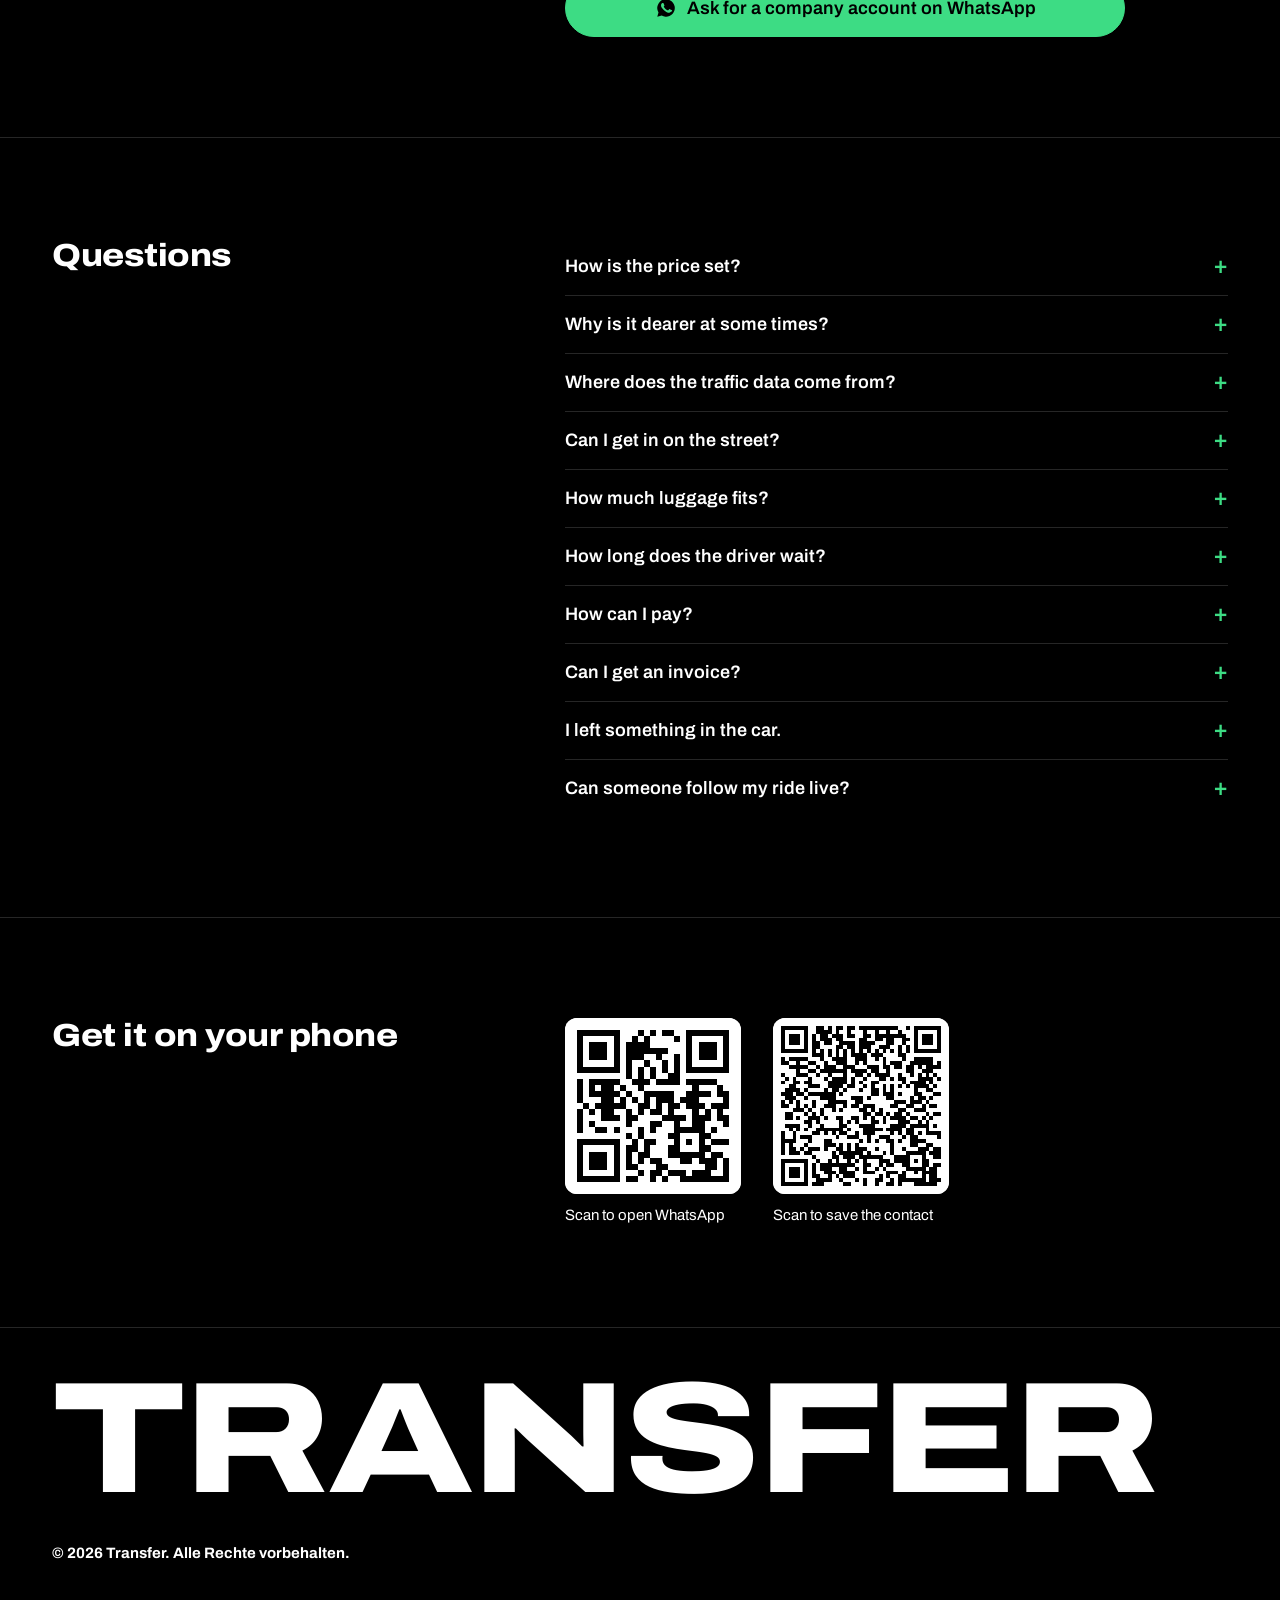
==== commit 786019ba: "Transfer website" ====
--- a/docs/index.html
+++ b/docs/index.html
@@ -3,15 +3,28 @@
 <head>
 <meta charset="utf-8">
 <meta name="viewport" content="width=device-width, initial-scale=1, viewport-fit=cover">
-<title>Korb Mobility | Mietwagen mit Fahrer in Frankfurt am Main</title>
-<meta name="description" content="Korb Mobility: Mietwagen mit Fahrer in Frankfurt am Main. Kontakt speichern, auf WhatsApp schreiben oder anrufen.">
+<title>Transfer | Mietwagen mit Fahrer in Stuttgart</title>
+<meta name="copyright" content="© Transfer. Alle Rechte vorbehalten.">
+<meta name="description" content="Transfer: Mietwagen mit Fahrer in Stuttgart. Preis sofort sehen, Fahrt direkt online anfragen.">
 <meta name="theme-color" content="#000000">
 <link rel="icon" href="assets/favicon.svg" type="image/svg+xml">
+<link rel="manifest" href="manifest.webmanifest">
+<link rel="apple-touch-icon" href="assets/icon-192.png">
 <link rel="preload" href="assets/fonts/archivo.woff2" as="font" type="font/woff2" crossorigin>
 <link rel="stylesheet" href="assets/vendor/maplibre-gl.css">
-<link rel="stylesheet" href="styles.css?v=20261103c">
+<link rel="stylesheet" href="styles.css?v=20261118u">
+<script>if(!matchMedia("(prefers-reduced-motion: reduce)").matches)document.documentElement.classList.add("motion");setTimeout(function(){if(!window.gsap)document.documentElement.classList.remove("motion")},3500);</script>
+<link rel="canonical" href="https://transfer-ride.github.io/">
+<meta property="og:type" content="website">
+<meta property="og:site_name" content="Transfer">
+<meta property="og:title" content="Transfer | Mietwagen mit Fahrer in Stuttgart">
+<meta property="og:description" content="Preis sofort sehen, Fahrt direkt online anfragen. Flughafen, Messe, Hauptbahnhof und Geschäftsfahrten.">
+<meta property="og:url" content="https://transfer-ride.github.io/">
+<meta property="og:image" content="https://transfer-ride.github.io/assets/og.png">
+<meta property="og:locale" content="de_DE">
+<meta name="twitter:card" content="summary_large_image">
 <script type="application/ld+json">
-{"@context":"https://schema.org","@type":"LocalBusiness","name":"Korb Mobility","telephone":"+4915777104912","address":{"@type":"PostalAddress","streetAddress":"Im Mainfeld 40","postalCode":"60528","addressLocality":"Frankfurt am Main","addressCountry":"DE"}}
+{"@context":"https://schema.org","@type":"LocalBusiness","@id":"https://transfer-ride.github.io/#business","name":"Transfer","description":"Mietwagen mit Fahrer in Stuttgart: Flughafentransfer, Messe, Geschäftsfahrten.","url":"https://transfer-ride.github.io/","image":"https://transfer-ride.github.io/assets/og.png","telephone":"+4915777104912","priceRange":"€€","areaServed":[{"@type":"City","name":"Stuttgart"},{"@type":"Airport","name":"Flughafen Stuttgart","iataCode":"STR"}],"makesOffer":[{"@type":"Offer","itemOffered":{"@type":"Service","name":"Flughafentransfer Stuttgart","serviceType":"Mietwagen mit Fahrer"}},{"@type":"Offer","itemOffered":{"@type":"Service","name":"Geschäftsfahrten mit Monatsrechnung","serviceType":"Mietwagen mit Fahrer"}}]}
 </script>
 </head>
 <body data-licensed="true">
@@ -23,6 +36,7 @@
   <symbol id="i-locate" viewBox="0 0 24 24"><path d="M12 8a4 4 0 1 0 0 8 4 4 0 0 0 0-8Zm9 3h-2.100A7 7 0 0 0 13 5.100V3h-2v2.100A7 7 0 0 0 5.100 11H3v2h2.100A7 7 0 0 0 11 18.900V21h2v-2.100A7 7 0 0 0 18.900 13H21v-2Zm-9 6a5 5 0 1 1 0-10 5 5 0 0 1 0 10Z"/></symbol>
   <symbol id="i-swap" viewBox="0 0 24 24"><path d="M7 3 2.500 7.500 4 9l2-2v10h2V7l2 2 1.500-1.500L7 3Zm10 18 4.500-4.500L20 15l-2 2V7h-2v10l-2-2-1.500 1.500L17 21Z"/></symbol>
   <symbol id="i-pin" viewBox="0 0 24 24"><path d="M12 2a7 7 0 0 0-7 7c0 5 7 13 7 13s7-8 7-13a7 7 0 0 0-7-7Zm0 9.500a2.500 2.500 0 1 1 0-5 2.500 2.500 0 0 1 0 5Z"/></symbol>
+  <symbol id="i-arrow" viewBox="0 0 24 24"><path d="M5 11h11.200l-4.600-4.600L13 5l7 7-7 7-1.400-1.400 4.600-4.600H5v-2Z"/></symbol>
 </svg>
 
 <aside class="preview-bar" id="preview-bar" hidden>
@@ -31,75 +45,62 @@
   <label><input type="checkbox" id="preview-price"> Preis anzeigen</label>
 </aside>
 
-<header class="nav">
+<header class="nav" id="nav">
   <div class="wrap nav-in">
-    <a class="nav-mark" href="#fahrt" aria-label="Korb Mobility"><span class="mark-word">Korb</span><span class="mark-dot"></span></a>
+    <a class="nav-mark" href="#fahrt" aria-label="Transfer"><span class="mark-word">Transfer</span><span class="mark-dot"></span></a>
+    <nav class="nav-links" aria-label="Seiten">
+      <a href="#ablauf" data-i18n="navHow">So geht's</a>
+      <a href="#flughafen" data-i18n="navAir">Flughafen</a>
+      <a href="#business" data-i18n="navBiz">Unternehmen</a>
+      <a href="#fragen" data-i18n="navFaq">Fragen</a>
+    </nav>
     <div class="nav-right">
       <div class="lang" role="group" aria-label="Sprache / Language">
         <button type="button" data-lang="de" aria-pressed="true">DE</button>
         <button type="button" data-lang="en" aria-pressed="false">EN</button>
-      </div>
+        <button type="button" data-lang="el" aria-pressed="false">EL</button>
+      </div>
+      <a class="nav-call" href="tel:+4915777104912"><svg aria-hidden="true"><use href="#i-call"/></svg><span class="sr" data-i18n="ctaCall">Anrufen</span></a>
     </div>
   </div>
 </header>
 
 <main>
-  <section class="ride" id="fahrt">
-    <div class="wrap ride-grid">
-      <div class="ride-panel">
-        <p class="ride-place"><svg aria-hidden="true"><use href="#i-pin"/></svg><span data-i18n="tagline">Mietwagen mit Fahrer in Frankfurt am Main.</span></p>
-        <h1 class="when-licensed" data-i18n="bookTitle">Wohin dürfen wir Sie fahren?</h1>
-        <h1 class="when-unlicensed">Korb Mobility</h1>
-
-        <div class="actions">
-          <a class="btn btn-main js-wa" href="https://wa.me/4915777104912"><svg aria-hidden="true"><use href="#i-wa"/></svg><span data-i18n="ctaWa">Auf WhatsApp schreiben</span></a>
-          <a class="btn" href="korb-mobility.vcf" download="Korb-Mobility.vcf"><svg aria-hidden="true"><use href="#i-save"/></svg><span data-i18n="ctaSave">Kontakt speichern</span></a>
-          <a class="btn" href="tel:+4915777104912"><svg aria-hidden="true"><use href="#i-call"/></svg><span data-i18n="ctaCall">Anrufen</span></a>
-        </div>
-        <p class="number">
-          <span>+49 1577 7104912</span>
-          <button type="button" class="link-btn" data-copy="+4915777104912" data-i18n="copyNumber">Nummer kopieren</button>
-        </p>
-
-        <form id="book" class="form when-licensed" autocomplete="off">
-          <fieldset class="seg f-wide">
-            <legend class="sr" data-i18n="whenLegend">Wann möchten Sie fahren?</legend>
-            <label><input type="radio" name="mode" value="asap" checked><span data-i18n="asap">So früh wie möglich</span></label>
-            <label><input type="radio" name="mode" value="later"><span data-i18n="later">Termin wählen</span></label>
-          </fieldset>
+  <section class="hero" id="fahrt">
+    <div class="scene" aria-hidden="true"><canvas id="scene"></canvas></div>
+    <div class="wrap hero-grid">
+      <div class="hero-copy">
+        <p class="ride-place hero-in"><svg aria-hidden="true"><use href="#i-pin"/></svg><span data-i18n="tagline">Mietwagen mit Fahrer in Stuttgart.</span></p>
+        <h1 class="when-licensed hero-title" data-i18n="bookTitle">Wohin dürfen wir Sie fahren?</h1>
+        <h1 class="when-unlicensed hero-title">Transfer</h1>
+        <p class="hero-lead hero-in" data-i18n="heroLead">Preis sofort sehen. Fahrt hier anfragen. Wir bestätigen persönlich.</p>
+      </div>
+
+      <div class="card when-licensed">
+        <form id="book" class="form" autocomplete="off">
 
           <div class="route-box f-wide">
             <div class="field" data-field="from">
               <label for="from" data-i18n="from">Abholung</label>
               <input id="from" name="from" required role="combobox" aria-expanded="false" aria-controls="from-list" aria-autocomplete="list" data-i18n-ph="addrPh" placeholder="Adresse eingeben">
-              <ul class="suggest" id="from-list" role="listbox" hidden></ul>
+              <ul class="suggest" id="from-list" role="listbox" hidden data-lenis-prevent></ul>
               <button type="button" class="icon-btn locate" id="locate"><svg aria-hidden="true"><use href="#i-locate"/></svg><span class="sr" data-i18n="locate">Meinen Standort verwenden</span></button>
             </div>
             <div class="field" data-field="to">
               <label for="to" data-i18n="to">Ziel</label>
               <input id="to" name="to" required role="combobox" aria-expanded="false" aria-controls="to-list" aria-autocomplete="list" data-i18n-ph="addrPh" placeholder="Adresse eingeben">
-              <ul class="suggest" id="to-list" role="listbox" hidden></ul>
+              <ul class="suggest" id="to-list" role="listbox" hidden data-lenis-prevent></ul>
               <button type="button" class="icon-btn swap" id="swap"><svg aria-hidden="true"><use href="#i-swap"/></svg><span class="sr" data-i18n="swap">Abholung und Ziel tauschen</span></button>
             </div>
           </div>
 
           <div class="chips f-wide" role="group" aria-label="Häufige Ziele">
-            <button type="button" data-place="fra1">Flughafen T1</button>
-            <button type="button" data-place="fra2">Flughafen T2</button>
+            <button type="button" data-place="fra1" data-i18n="chipAir">Flughafen</button>
             <button type="button" data-place="hbf" data-i18n="chipHbf">Hauptbahnhof</button>
             <button type="button" data-place="messe" data-i18n="chipMesse">Messe</button>
-          </div>
-
-          <div class="map f-wide" id="map" aria-label="Karte"></div>
-
-          <div class="later-row f-wide" id="later-row" hidden>
-            <label><span data-i18n="date">Datum</span><input name="date" type="date" required></label>
-            <label><span data-i18n="time">Uhrzeit</span><input name="time" type="time" required></label>
-          </div>
-          <label><span data-i18n="people">Personen</span>
-            <select name="people"><option>1</option><option>2</option><option>3</option><option>4</option></select></label>
-          <label><span data-i18n="flight">Flugnummer (optional)</span><input name="flight" autocapitalize="characters" placeholder="LH 123"></label>
-          <label class="check f-wide"><input type="checkbox" name="childseat"><span data-i18n="childseat">Kindersitz gewünscht</span></label>
+            <button type="button" data-place="fra2" data-i18n="chipCity">Schlossplatz</button>
+          </div>
+
           <p class="status f-wide" id="status" role="status" aria-live="polite"></p>
 
           <div class="quote f-wide" id="result" hidden>
@@ -115,15 +116,109 @@
               <div><dt data-i18n="factMin">Fahrzeit</dt><dd id="q-min"></dd></div>
               <div><dt data-i18n="factTraffic">Verkehr</dt><dd id="q-traffic"></dd></div>
               <div id="q-arrive-row"><dt data-i18n="factArrive">Ankunft ca.</dt><dd id="q-arrive"></dd></div>
+              <div id="q-peak-row" hidden><dt data-i18n="factPeak">Stoßzeit</dt><dd data-i18n="peakVal">+15 %</dd></div>
+              <div id="q-park-row" hidden><dt data-i18n="factPark">Parken</dt><dd id="q-park"></dd></div>
+              <div id="q-total-row" hidden><dt data-i18n="factTotal">Gesamt mit Parken</dt><dd id="q-total"></dd></div>
             </dl>
             <p class="small" id="price-note"></p>
-          </div>
-
-          <button class="btn btn-main f-wide" id="send" type="submit" data-i18n="send">Auf WhatsApp senden</button>
-          <p class="small f-wide" data-i18n="preorder">Unsere Fahrten sind immer vorbestellt. Die Fahrt gilt, sobald wir sie auf WhatsApp bestätigt haben.</p>
+            <button type="button" class="btn btn-small quote-pdf" id="pdf" data-i18n="pdf">Angebot als PDF speichern</button>
+          </div>
+
+          <label><span data-i18n="custName">Ihr Name</span><input name="name" required autocomplete="name" enterkeyhint="next" maxlength="100"></label>
+          <label><span data-i18n="custPhone">Telefon (für Rückfragen)</span><input name="phone" type="tel" required autocomplete="tel" inputmode="tel" enterkeyhint="send" maxlength="25" pattern="\+?[0-9 \(\)\/\-]{6,25}"></label>
+          <button class="btn btn-main f-wide" id="send" type="submit"><svg aria-hidden="true"><use href="#i-arrow"/></svg><span data-i18n="send">Fahrt anfragen</span></button>
+          <p class="small f-wide" data-i18n="preorder">Unsere Fahrten sind immer vorbestellt. Die Fahrt gilt, sobald ein Fahrer sie angenommen hat. Das sehen Sie hier live.</p>
+          <details class="extras f-wide">
+            <summary data-i18n="extras">Extras: andere Abholzeit, Kindersitz, Angebot, Flug …</summary>
+            <div class="extras-in">
+          <fieldset class="seg f-wide">
+            <legend class="sr" data-i18n="whenLegend">Wann möchten Sie fahren?</legend>
+            <label><input type="radio" name="mode" value="asap" checked><span data-i18n="asap">So früh wie möglich</span></label>
+            <label><input type="radio" name="mode" value="later"><span data-i18n="later">Termin wählen</span></label>
+          </fieldset>
+          <div class="later-row f-wide" id="later-row" hidden>
+            <label><span data-i18n="date">Datum</span><input name="date" type="date" required></label>
+            <label><span data-i18n="time">Uhrzeit</span><input name="time" type="time" required></label>
+          </div>
+          <label class="check f-wide"><input type="checkbox" name="childseat"><span data-i18n="childseat">Kindersitz gewünscht</span></label>
+          <label class="check f-wide"><input type="checkbox" name="forOther" id="for-other"><span data-i18n="forOther">Ich buche für jemand anderen</span></label>
+          <div class="f-wide pax" id="pax" hidden>
+            <label><span data-i18n="paxName">Name des Fahrgasts</span><input name="paxName" autocomplete="off" maxlength="80"></label>
+            <label><span data-i18n="paxPhone">Telefon des Fahrgasts</span><input name="paxPhone" type="tel" inputmode="tel" maxlength="25" pattern="\+?[0-9 \(\)\/\-]{6,25}" placeholder="+49 151 2345678"></label>
+          </div>
+          <label class="check f-wide"><input type="checkbox" name="offer"><span data-i18n="offerOnly">Nur ein Angebot anfragen (noch keine feste Fahrt)</span></label>
+          <label><span data-i18n="people">Personen</span>
+            <select name="people"><option>1</option><option>2</option><option>3</option><option>4</option></select></label>
+          <label><span data-i18n="flight">Flugnummer (optional)</span><input name="flight" autocapitalize="characters" autocomplete="off" placeholder="LH 123" aria-describedby="flight-note"></label>
+          <p class="small f-wide flight-note" id="flight-note" hidden data-i18n="flightNote">Wir verfolgen Ihren Flug. Landet er später, holen wir Sie später ab, ohne Aufpreis.</p>
+          <label><span data-i18n="pay">Bezahlung</span>
+            <select name="pay"><option value="cash" data-i18n="payCash">Bar im Fahrzeug</option><option value="online" data-i18n="payOnline" data-feature="online-pay">Online vorab (PayPal, Karte)</option></select></label>
+          <label class="check f-wide" data-feature="parcels"><input type="checkbox" name="parcel"><span data-i18n="parcel">Paket statt Fahrgast (gleicher Preis)</span></label>
+          <label class="check f-wide"><input type="checkbox" name="parking"><span data-i18n="parking">Mein Auto parken, solange ich weg bin (7 € pro Tag)</span></label>
+          <div class="f-wide later-row" id="return-row" hidden>
+            <label><span data-i18n="returnDate">Zurück am</span><input name="returnDate" type="date"></label>
+            <p class="small" data-i18n="parkNote">Stellplatz in einem geschlossenen, bewachten Parkhaus. Sie mieten nur den Stellplatz, für Schäden am Fahrzeug haften wir nicht.</p>
+          </div>
+            </div>
+          </details>
+          <div class="map f-wide" id="map" aria-label="Karte" data-lenis-prevent></div>
+
+
+
         </form>
-      </div>
-    </div>
+        <div class="sent" id="sent" hidden tabindex="-1" aria-live="polite">
+          <div class="live-head"><span class="sent-dot" aria-hidden="true"></span><h2 id="live-title"></h2></div>
+          <p id="live-sub"></p>
+          <ol class="live-steps" id="live-steps" aria-hidden="true"><li></li><li></li><li></li><li></li></ol>
+          <div class="live-driver" id="live-driver" hidden>
+            <strong id="live-name"></strong><span id="live-plate"></span><span id="live-stars"></span>
+          </div>
+          <div class="live-chat" id="live-chat" hidden>
+            <p class="chat-title" id="chat-title"></p>
+            <div class="chat-list" id="chat-list" aria-live="polite"></div>
+            <div class="chat-quick" id="chat-quick"></div>
+            <form class="chat-form" id="chat-form">
+              <input id="chat-in" maxlength="500" autocomplete="off" data-i18n-ph="chatPh" placeholder="Nachricht an den Fahrer …">
+              <button type="submit" class="btn btn-small btn-main" data-i18n="chatSend">Senden</button>
+            </form>
+          </div>
+          <div class="live-notify" id="live-notify" hidden>
+            <button type="button" class="btn btn-small btn-main" id="notify-on"></button>
+            <p class="small" id="notify-note"></p>
+          </div>
+          <button type="button" class="btn btn-small live-share" id="live-share" hidden><svg aria-hidden="true"><use href="#i-locate"/></svg><span data-i18n="shareLoc">Meinen Standort mit dem Fahrer teilen</span></button>
+          <p class="small live-shared" id="live-shared" hidden data-i18n="sharedLoc">Ihr Fahrer sieht, wo Sie gerade sind.</p>
+          <div class="live-map" id="live-map" hidden></div>
+          <div class="live-rate" id="live-rate" hidden>
+            <div class="stars" role="group" aria-label="Sterne">
+              <button type="button" data-star="1" aria-pressed="false" aria-label="1">★</button><button type="button" data-star="2" aria-pressed="false" aria-label="2">★</button><button type="button" data-star="3" aria-pressed="false" aria-label="3">★</button><button type="button" data-star="4" aria-pressed="false" aria-label="4">★</button><button type="button" data-star="5" aria-pressed="false" aria-label="5">★</button>
+            </div>
+            <label><span data-i18n="wComment">Kommentar (optional)</span><textarea id="live-comment" rows="2" maxlength="500"></textarea></label>
+            <button type="button" class="btn btn-main" id="live-rate-send" disabled data-i18n="wRate">Bewertung senden</button>
+          </div>
+          <div class="row">
+            <a class="btn btn-small" id="live-call" href="tel:+4915777104912" hidden><svg aria-hidden="true"><use href="#i-call"/></svg><span data-i18n="ctaCall">Anrufen</span></a>
+            <a class="btn btn-small" id="sent-wa" href="https://wa.me/4915777104912" hidden><svg aria-hidden="true"><use href="#i-wa"/></svg><span data-i18n="sentWa">Auf WhatsApp schreiben</span></a>
+            <button type="button" class="btn btn-small" id="live-follow" hidden><svg aria-hidden="true"><use href="#i-arrow"/></svg><span data-i18n="shareRide">Fahrt teilen</span></button>
+            <button type="button" class="btn btn-small" id="live-cancel" hidden data-i18n="wCancel">Fahrt stornieren</button>
+            <button type="button" class="btn btn-small" id="sent-new" hidden data-i18n="sentNew">Neue Anfrage</button>
+          </div>
+        </div>
+      </div>
+      <!-- Contact comes after the booking form, so the ride request is the first thing on a phone. -->
+      <div class="hero-contact">
+          <div class="actions hero-in">
+            <a class="btn btn-main js-wa" href="https://wa.me/4915777104912"><svg aria-hidden="true"><use href="#i-wa"/></svg><span data-i18n="ctaWa">Auf WhatsApp schreiben</span></a>
+            <a class="btn" href="transfer.vcf" download="Transfer.vcf"><svg aria-hidden="true"><use href="#i-save"/></svg><span data-i18n="ctaSave">Kontakt speichern</span></a>
+            <a class="btn" href="tel:+4915777104912"><svg aria-hidden="true"><use href="#i-call"/></svg><span data-i18n="ctaCall">Anrufen</span></a>
+          </div>
+          <p class="number hero-in">
+            <span>+49 1577 7104912</span>
+            <button type="button" class="link-btn" data-copy="+4915777104912" data-i18n="copyNumber">Nummer kopieren</button>
+          </p>
+      </div>
+    </div>
+    <a class="scroll-cue" href="#ablauf" aria-label="Weiter"><span></span></a>
   </section>
 
   <section class="band when-unlicensed">
@@ -136,32 +231,59 @@
     </div>
   </section>
 
+  <section class="journey when-licensed" id="ablauf">
+    <div class="wrap journey-in">
+      <h2 class="big" data-i18n="howTitle">So buchen Sie</h2>
+      <div class="journey-track">
+        <svg class="journey-line" viewBox="0 0 1000 120" aria-hidden="true">
+          <path class="journey-base" d="M10 60 C 180 10, 320 110, 500 60 S 820 10, 990 60"/>
+          <path class="journey-draw" pathLength="1" d="M10 60 C 180 10, 320 110, 500 60 S 820 10, 990 60"/>
+        </svg>
+        <ol class="journey-steps">
+          <li><span class="stop"></span><strong data-i18n="how1T">Adresse</strong><span data-i18n="how1">Abholung und Ziel eingeben.</span></li>
+          <li><span class="stop"></span><strong data-i18n="how2T">Preis</strong><span data-i18n="how2">Preis mit Verkehr sehen, Zeit wählen.</span></li>
+          <li><span class="stop"></span><strong data-i18n="how3T">Anfragen</strong><span data-i18n="how3">Name und Telefon eintragen, absenden. Sie sehen live, wann der Fahrer annimmt und wo er ist.</span></li>
+        </ol>
+      </div>
+    </div>
+  </section>
+
   <section class="band when-licensed" id="vorteile">
     <div class="wrap">
-      <h2 data-i18n="benTitle">Planen Sie Ihre Fahrt im Voraus</h2>
+      <h2 class="big" data-reveal data-i18n="benTitle">Planen Sie Ihre Fahrt im Voraus</h2>
+      <form class="reserve" id="reserve" data-reveal>
+        <strong data-i18n="resTitle">Tag und Uhrzeit wählen</strong>
+        <div class="reserve-row">
+          <label><span data-i18n="date">Datum</span><input type="date" name="rdate" required></label>
+          <label><span data-i18n="time">Uhrzeit</span><input type="time" name="rtime" required></label>
+        </div>
+        <button class="btn btn-main" type="submit" data-i18n="resNext">Weiter</button>
+      </form>
       <ul class="benefits">
-        <li><strong data-i18n="ben1T">Preis vor dem Absenden</strong><span data-i18n="ben1">Sie sehen Strecke, Fahrzeit, Verkehr und Endpreis, bevor Sie uns schreiben.</span></li>
-        <li><strong data-i18n="ben2T">Ihre Abholzeit</strong><span data-i18n="ben2">Sie wählen Tag und Uhrzeit. Wir bestätigen die Fahrt direkt auf WhatsApp.</span></li>
-        <li><strong data-i18n="ben3T">Zeit zum Einsteigen</strong><span data-i18n="ben3">5 Minuten Wartezeit sind inklusive, am Flughafen 45 Minuten nach der Landung.</span></li>
-        <li><strong data-i18n="ben4T">Kostenlos stornieren</strong><span data-i18n="ben4">Bis 1 Stunde vor der Abholung zahlen Sie nichts.</span></li>
+        <li data-reveal><span class="b-n">01</span><strong data-i18n="ben1T">Preis vor dem Absenden</strong><span data-i18n="ben1">Sie sehen Strecke, Fahrzeit, Verkehr und Endpreis, bevor Sie uns schreiben.</span></li>
+        <li data-reveal><span class="b-n">02</span><strong data-i18n="ben2T">Ihre Abholzeit</strong><span data-i18n="ben2">Sie wählen Tag und Uhrzeit. Wir bestätigen die Fahrt persönlich per Anruf oder WhatsApp.</span></li>
+        <li data-reveal><span class="b-n">03</span><strong data-i18n="ben3T">Zeit zum Einsteigen</strong><span data-i18n="ben3">5 Minuten Wartezeit sind inklusive, am Flughafen 45 Minuten nach der Landung.</span></li>
+        <li data-reveal><span class="b-n">04</span><strong data-i18n="ben4T">Kostenlos stornieren</strong><span data-i18n="ben4">Bis 1 Stunde vor der Abholung zahlen Sie nichts.</span></li>
       </ul>
     </div>
   </section>
 
-  <section class="band when-licensed" id="ablauf">
-    <div class="wrap grid">
-      <h2 data-i18n="howTitle">So buchen Sie</h2>
-      <ol class="steps">
-        <li data-i18n="how1">Abholung und Ziel eingeben.</li>
-        <li data-i18n="how2">Datum und Uhrzeit wählen.</li>
-        <li data-i18n="how3">Auf WhatsApp senden und unsere Bestätigung erhalten.</li>
-      </ol>
-    </div>
-  </section>
-
-  <section class="band when-licensed" id="flughafen">
-    <div class="wrap grid">
-      <h2 data-i18n="airTitle">Flughafen Frankfurt</h2>
+  <section class="band when-licensed" id="services">
+    <div class="wrap">
+      <h2 class="big" data-reveal data-i18n="servTitle">Mehr als Fahrten</h2>
+      <ul class="benefits services">
+        <li data-reveal data-feature="parcels"><span class="b-n" data-i18n="serv1N">Pakete</span><strong data-i18n="serv1T">Pakete und Dokumente</strong><span data-i18n="serv1">Wir bringen Ihr Paket von Tür zu Tür, zum gleichen Preis wie eine Fahrt.</span></li>
+        <li data-reveal><span class="b-n" data-i18n="serv2N">Parken</span><strong data-i18n="serv2T">Flughafen mit Parken</strong><span data-i18n="serv2">Ihr Auto steht in einem geschlossenen, bewachten Parkhaus, für 7 € pro Tag, solange Sie verreist sind. Wir fahren Sie zum Flughafen. Sie mieten nur den Stellplatz, für Schäden am Fahrzeug haften wir nicht.</span></li>
+        <li data-reveal><span class="b-n" data-i18n="serv3N">Fernfahrt</span><strong data-i18n="serv3T">Lange Strecken</strong><span data-i18n="serv3">Sie sehen den Preis sofort. Schreiben Sie uns, wir versuchen Ihnen ein besseres Angebot zu machen.</span></li>
+      </ul>
+      <p class="row" data-reveal><a class="btn btn-main js-wa" href="https://wa.me/4915777104912"><svg aria-hidden="true"><use href="#i-wa"/></svg><span data-i18n="servCta">Auf WhatsApp anfragen</span></a></p>
+    </div>
+  </section>
+
+  <section class="airport when-licensed" id="flughafen">
+    <p class="fra" aria-hidden="true">STR</p>
+    <div class="wrap grid" data-reveal>
+      <h2 class="big" data-i18n="airTitle">Flughafen Stuttgart</h2>
       <div>
         <p class="lead" data-i18n="airLead">Buchen Sie Ihre Fahrt zum Flughafen oder vom Flughafen im Voraus.</p>
         <ul class="plain">
@@ -169,14 +291,15 @@
           <li><span data-i18n="air2">Nach der Landung warten wir 45 Minuten ohne Aufpreis.</span></li>
           <li><span data-i18n="air3">Bis 1 Stunde vor der Abholung kostenlos stornieren.</span></li>
         </ul>
-        <p class="row"><button type="button" class="btn btn-small" data-place="fra1" data-target="to" data-i18n="airCta">Preis zum Flughafen ansehen</button></p>
-      </div>
-    </div>
-  </section>
-
-  <section class="band when-licensed" id="klasse">
-    <div class="wrap grid">
-      <h2 data-i18n="classTitle">Fahrzeugklasse</h2>
+        <p class="row"><button type="button" class="btn btn-main" data-place="fra1" data-target="to"><span data-i18n="airCta">Preis zum Flughafen ansehen</span><svg aria-hidden="true"><use href="#i-arrow"/></svg></button></p>
+      </div>
+    </div>
+  </section>
+
+  <section class="klasse when-licensed" id="klasse">
+    <div class="marquee" aria-hidden="true"><div class="marquee-in"><span>Comfort</span><i></i><span>Premium</span><i></i><span>Comfort</span><i></i><span>Premium</span><i></i><span>Comfort</span><i></i><span>Premium</span><i></i></div></div>
+    <div class="wrap grid" data-reveal>
+      <h2 class="big" data-i18n="classTitle">Fahrzeugklasse</h2>
       <div>
         <p class="lead" data-i18n="classLead">Wir fahren in der Comfort- und Premium-Klasse.</p>
         <p data-i18n="classBody">In anderen Fahrdienst-Apps entspricht das den Kategorien Comfort und Premium.</p>
@@ -186,57 +309,58 @@
   </section>
 
   <section class="band when-licensed" id="sicherheit">
-    <div class="wrap grid">
+    <div class="wrap grid" data-reveal>
       <h2 data-i18n="safeTitle">Sicherheit</h2>
       <ul class="plain">
         <li data-i18n="safe1">Das Fahrzeug wird jede Woche geprüft.</li>
         <li data-i18n="safe2">Führerschein und Personenbeförderungsschein prüfen wir vor dem ersten Einsatz und danach mindestens vierteljährlich.</li>
-        <li><span data-i18n="safe3">Vor der Fahrt erhalten Sie auf WhatsApp Fahrername und Kennzeichen.</span></li>
+        <li><span data-i18n="safe3">Sobald der Fahrer annimmt, sehen Sie seinen Namen und das Kennzeichen.</span></li>
       </ul>
     </div>
   </section>
 
   <section class="band when-licensed" id="business">
-    <div class="wrap grid">
+    <div class="wrap grid" data-reveal>
       <h2 data-i18n="bizTitle">Für Unternehmen</h2>
       <div>
         <p class="lead"><span data-i18n="bizLead">Fahrten für Mitarbeitende und Gäste, mit einer gemeinsamen Rechnung pro Monat.</span></p>
-        <a class="btn btn-small js-wa-biz" href="https://wa.me/4915777104912" data-i18n="bizCta">Angebot auf WhatsApp anfragen</a>
+        <ul class="biz-points">
+          <li data-i18n="biz1">Ihr Team bucht wie gewohnt hier auf der Seite und schreibt im Chat den Firmennamen dazu.</li>
+          <li data-i18n="biz2">Am Monatsende kommt eine Rechnung mit allen Fahrten, Datum, Strecke und Fahrgast.</li>
+          <li data-i18n="biz3">Kein Bargeld, keine Einzelbelege, kein Mindestumsatz.</li>
+        </ul>
+        <form class="form biz-form" id="biz">
+          <label><span data-i18n="bizCompany">Firma</span><input name="company" required autocomplete="organization"></label>
+          <label><span data-i18n="bizName">Ansprechperson</span><input name="name" required autocomplete="name"></label>
+          <label><span data-i18n="bizEmail">E-Mail für Rechnungen</span><input name="email" type="email" required autocomplete="email"></label>
+          <label><span data-i18n="bizRides">Fahrten pro Monat, etwa</span>
+            <select name="rides"><option>1–5</option><option>6–20</option><option>21–50</option><option>50+</option></select></label>
+          <button class="btn btn-main f-wide" type="submit"><svg aria-hidden="true"><use href="#i-wa"/></svg><span data-i18n="bizCta">Firmenkonto auf WhatsApp anfragen</span></button>
+        </form>
       </div>
     </div>
   </section>
 
   <section class="band when-licensed" id="fragen">
-    <div class="wrap grid">
+    <div class="wrap grid" data-reveal>
       <h2 data-i18n="faqTitle">Häufige Fragen</h2>
       <div class="faq">
         <details><summary data-i18n="q1">Wie entsteht der Preis?</summary><p data-i18n="a1">Aus Strecke und Fahrzeit Ihrer Route, also auch abhängig vom Verkehr. Den Endpreis inklusive Umsatzsteuer sehen Sie vor dem Absenden.</p></details>
+        <details><summary data-i18n="q9">Warum ist es zu manchen Zeiten teurer?</summary><p data-i18n="a9">Montag bis Freitag von 8:00 bis 10:00 und von 15:30 bis 17:30 gilt ein Stoßzeit-Zuschlag von 15 %. Zeit im Stau wird außerdem pro Minute berechnet. Den Endpreis sehen Sie immer vor dem Absenden.</p></details>
         <details><summary data-i18n="q8">Woher kommt die Verkehrslage?</summary><p data-i18n="a8">Von TomTom. Für eine Fahrt jetzt nutzen wir den aktuellen Verkehr, für einen späteren Termin die übliche Verkehrslage zu dieser Uhrzeit.</p></details>
         <details><summary data-i18n="q2">Kann ich an der Straße einsteigen?</summary><p data-i18n="a2">Nein. Als Mietwagen dürfen wir nur vorab eingegangene Aufträge fahren.</p></details>
         <details><summary data-i18n="q3">Wie viel Gepäck passt ins Auto?</summary><p><span data-i18n="a3">Bei 4 Personen 4 große Koffer. Bei mehr Gepäck schreiben Sie uns vorher.</span></p></details>
         <details><summary data-i18n="q4">Wie lange wartet der Fahrer?</summary><p><span data-i18n="a4">5 Minuten ab der vereinbarten Zeit ohne Aufpreis, am Flughafen 45 Minuten nach der Landung.</span></p></details>
-        <details><summary data-i18n="q5">Wie kann ich bezahlen?</summary><p><span data-i18n="a5">Bar oder mit Karte im Fahrzeug.</span></p></details>
+        <details><summary data-i18n="q5">Wie kann ich bezahlen?</summary><p><span data-i18n="a5">Bar im Fahrzeug.</span></p></details>
         <details><summary data-i18n="q6">Bekomme ich eine Rechnung?</summary><p data-i18n="a6">Ja. Schreiben Sie uns einfach die Rechnungsadresse auf WhatsApp.</p></details>
         <details><summary data-i18n="q7">Ich habe etwas im Auto vergessen.</summary><p data-i18n="a7">Schreiben Sie uns auf WhatsApp mit Datum und Strecke Ihrer Fahrt.</p></details>
-      </div>
-    </div>
-  </section>
-
-  <section class="band" id="standort">
-    <div class="wrap grid">
-      <h2 data-i18n="placeTitle">Betriebssitz</h2>
-      <div>
-        <address class="lead">Im Mainfeld 40<br>60528 Frankfurt am Main</address>
-        <p class="row">
-          <a class="btn btn-small" href="https://www.google.com/maps/search/?api=1&amp;query=Im%20Mainfeld%2040%2C%2060528%20Frankfurt%20am%20Main" rel="noopener" data-i18n="openMap">In Karten öffnen</a>
-          <button type="button" class="btn btn-small" id="share" data-i18n="share">Seite teilen</button>
-        </p>
+        <details><summary data-i18n="q11">Kann jemand meine Fahrt live mitverfolgen?</summary><p data-i18n="a11">Ja. Tippen Sie während der Fahrt auf „Fahrt teilen“. Wer den Link öffnet, sieht Fahrer, Auto und Ankunft live, kann aber nichts ändern.</p></details>
       </div>
     </div>
   </section>
 
   <section class="band only-desktop" id="scan">
-    <div class="wrap grid">
+    <div class="wrap grid" data-reveal>
       <h2 data-i18n="scanTitle">Aufs Handy holen</h2>
       <div class="qr">
         <figure><img src="assets/qr-whatsapp.svg" alt="" width="176" height="176"><figcaption data-i18n="scanWa">Scannen, um WhatsApp zu öffnen</figcaption></figure>
@@ -249,25 +373,31 @@
 <footer class="foot">
   <div class="wrap">
     <p class="mark foot-mark" aria-hidden="true">
-      <span class="mark-row"><span class="mark-word">Korb</span><span class="mark-dot"></span></span>
-      <span class="mark-sub"><span>m</span><span>o</span><span>b</span><span>i</span><span>l</span><span>i</span><span>t</span><span>y</span></span>
+      <span class="mark-row"><span class="mark-word">Transfer</span><span class="mark-dot"></span></span>
     </p>
   </div>
   <div class="wrap foot-row">
-    <span>Korb Mobility</span>
-    <a href="mailto:korb.mobility@gmail.com">korb.mobility@gmail.com</a>
-    <a href="impressum.html">Impressum</a>
-    <a href="datenschutz.html" data-i18n="privacy">Datenschutz</a>
+    <span>© 2026 Transfer. Alle Rechte vorbehalten.</span>
   </div>
 </footer>
 
+<section class="print-sheet" id="print-sheet" aria-hidden="true"></section>
 
 <div class="sticky-send when-licensed" id="sticky" hidden>
   <span id="sticky-price"></span>
-  <button class="btn btn-main" type="submit" form="book" data-i18n="send">Auf WhatsApp senden</button>
+  <button class="btn btn-main" type="submit" form="book"><svg aria-hidden="true"><use href="#i-arrow"/></svg><span data-i18n="send">Fahrt anfragen</span></button>
 </div>
 
 <div class="toast" id="toast" role="status" aria-live="polite"></div>
-<script src="site.js?v=20261103c"></script>
+<script src="site.js?v=20261118u"></script>
+<script src="classes.js?v=20261118u"></script>
+<script src="plan.js?v=20261118u"></script>
+<script src="live.js?v=20261118u"></script>
+<script src="account.js?v=20261118u"></script>
+<script src="assets/vendor/gsap.min.js" defer></script>
+<script src="assets/vendor/ScrollTrigger.min.js" defer></script>
+<script src="assets/vendor/lenis.min.js" defer></script>
+<script src="motion.js?v=20261118u" defer></script>
+<script src="scene.js?v=20261118u" defer></script>
 </body>
 </html>
--- a/docs/styles.css
+++ b/docs/styles.css
@@ -1,3 +1,5 @@
+/*! © Transfer. Alle Rechte vorbehalten. Vervielfältigung, Weitergabe oder Nutzung dieses Codes,
+    auch in Teilen, nur mit schriftlicher Genehmigung von Transfer. */
 @font-face {
   font-family: "Archivo";
   src: url("assets/fonts/archivo.woff2") format("woff2");
@@ -8,17 +10,21 @@
 
 :root {
   --mint: #3ddc84;
+  --mint-soft: rgba(61, 220, 132, .14);
   --bg: #000;
   --fg: #fff;
   --muted: #a3a3a3;
-  --line: #2e2e2e;
-  --panel: #141414;
+  --line: #262626;
+  --panel: #121212;
   --gutter: 16px;
+  --ease: cubic-bezier(.16, .84, .3, 1);
 }
 
 * { box-sizing: border-box; }
 [hidden] { display: none !important; }
-html { -webkit-text-size-adjust: 100%; scroll-behavior: smooth; }
+html { -webkit-text-size-adjust: 100%; }
+html.lenis, html.lenis body { height: auto; }
+.lenis.lenis-smooth { scroll-behavior: auto !important; }
 body {
   margin: 0;
   background: var(--bg);
@@ -29,216 +35,211 @@
 .wrap { width: 100%; max-width: 1240px; margin-inline: auto; padding-inline: var(--gutter); }
 a { color: inherit; }
 :focus-visible { outline: 3px solid var(--mint); outline-offset: 3px; }
-
-/* Language */
-.topbar { position: absolute; top: 0; right: 0; z-index: 2; padding: 12px var(--gutter); }
-.lang button {
-  appearance: none; background: none; border: 0; color: inherit; opacity: .6;
-  font: 600 14px/1 "Archivo", sans-serif; min-width: 44px; min-height: 44px; cursor: pointer;
-}
-.lang button[aria-pressed="true"] { opacity: 1; text-decoration: underline; text-underline-offset: 4px; }
-
-/* Hero and wordmark */
-.hero { position: relative; padding-block: 72px 40px; }
+.sr { position: absolute; width: 1px; height: 1px; margin: -1px; padding: 0; overflow: hidden; clip-path: inset(50%); white-space: nowrap; border: 0; }
+
+/* Wordmark */
 .mark { display: inline-block; margin: 0; font-weight: inherit; font-size: min(23.4vw, 296px); line-height: .8; }
 .mark-row { display: flex; align-items: baseline; }
 .mark-word { font-weight: 800; font-stretch: 125%; letter-spacing: -.02em; text-transform: uppercase; }
-.mark-dot {
-  flex: none; width: .21em; height: .21em; margin-left: .07em;
-  border-radius: 50%; background: var(--mint);
-  animation: arrive 1.1s cubic-bezier(.16, .84, .3, 1) .15s both;
-}
-.mark-sub {
-  display: flex; justify-content: space-between; margin-top: .2em;
-  font-size: .225em; line-height: 1; font-weight: 400; font-stretch: 125%; text-transform: uppercase;
-}
-@keyframes arrive {
-  from { transform: translateX(-110vw); }
-  to { transform: none; }
-}
-.tagline { margin: 28px 0 24px; font-size: clamp(20px, 2.4vw, 28px); line-height: 1.25; font-weight: 500; max-width: 26em; text-wrap: balance; }
+.mark-dot { flex: none; display: inline-block; width: .21em; height: .21em; margin-left: .07em; border-radius: 50%; background: var(--mint); }
+.mark-sub { display: flex; justify-content: space-between; margin-top: .2em; font-size: .225em; line-height: 1; font-weight: 400; font-stretch: 125%; text-transform: uppercase; }
+
+/* Header */
+.nav { position: fixed; inset: 0 0 auto; z-index: 9; transition: background-color .3s, border-color .3s; border-bottom: 1px solid transparent; }
+.nav.solid { background: rgba(0, 0, 0, .82); -webkit-backdrop-filter: blur(14px); backdrop-filter: blur(14px); border-bottom-color: var(--line); }
+.nav-in { display: flex; align-items: center; gap: 24px; min-height: 60px; }
+.nav-mark { display: inline-flex; align-items: baseline; font-size: 26px; line-height: 1; text-decoration: none; }
+@media (max-width: 420px) { .nav-mark { font-size: 19px; } }
+.nav-links { display: none; gap: 28px; margin-left: auto; font-size: 15px; font-weight: 500; }
+.nav-links a { text-decoration: none; color: #d4d4d4; }
+.nav-links a:hover { color: var(--fg); }
+.nav-right { display: flex; align-items: center; gap: 4px; margin-left: auto; }
+.lang button { appearance: none; background: none; border: 0; color: inherit; opacity: .6; font: 600 14px/1 "Archivo", sans-serif; min-width: 40px; min-height: 44px; cursor: pointer; }
+.lang button[aria-pressed="true"] { opacity: 1; text-decoration: underline; text-underline-offset: 4px; }
+.nav-call { display: grid; place-items: center; width: 44px; height: 44px; border-radius: 50%; background: var(--mint); color: #000; }
+.nav-call svg { width: 20px; height: 20px; fill: currentColor; }
 
 /* Buttons */
-.actions { display: grid; gap: 10px; }
+.actions { display: grid; grid-template-columns: 1fr 1fr; gap: 10px; }
+.actions .btn-main { grid-column: 1 / -1; }
 .btn {
-  display: inline-flex; align-items: center; justify-content: center; gap: 12px;
-  min-height: 58px; padding: 12px 22px; border: 2px solid var(--fg); border-radius: 999px;
-  background: transparent; color: inherit; cursor: pointer;
-  font: 600 18px/1.15 "Archivo", sans-serif; text-decoration: none; text-align: center;
-  transition: background-color .15s, color .15s;
-}
-.btn svg { width: 24px; height: 24px; flex: none; fill: currentColor; }
+  display: inline-flex; align-items: center; justify-content: center; gap: 10px;
+  min-height: 52px; padding: 10px 18px; border: 1.5px solid rgba(255, 255, 255, .85); border-radius: 999px;
+  background: rgba(0, 0, 0, .25); color: inherit; cursor: pointer;
+  font: 600 16px/1.15 "Archivo", sans-serif; text-decoration: none; text-align: center;
+  transition: background-color .2s, color .2s, transform .2s var(--ease), box-shadow .2s;
+}
+.btn svg { width: 22px; height: 22px; flex: none; fill: currentColor; }
 .btn:hover { background: var(--fg); color: var(--bg); }
 .btn-main, .btn-main:hover { background: var(--mint); border-color: var(--mint); color: #000; }
-.btn-main:hover { filter: brightness(1.08); }
+.btn-main:hover { filter: brightness(1.06); transform: translateY(-1px); }
 .btn:active { transform: translateY(1px); }
-.btn-small { min-height: 46px; padding: 8px 18px; font-size: 16px; border-width: 1.5px; }
-
-.number { display: flex; flex-wrap: wrap; align-items: center; justify-content: space-between; gap: 2px 16px; margin: 18px 0 0; font-size: 18px; font-weight: 600; font-variant-numeric: tabular-nums; }
-.link-btn {
-  appearance: none; background: none; border: 0; padding: 12px 0; color: inherit; cursor: pointer;
-  font: 400 15px/1 "Archivo", sans-serif; text-decoration: underline; text-underline-offset: 3px; text-align: left;
-}
+.btn-small { min-height: 44px; padding: 8px 16px; font-size: 15px; border-width: 1.5px; }
+.number { display: flex; flex-wrap: wrap; align-items: center; gap: 2px 16px; margin: 12px 0 0; font-size: 16px; font-weight: 600; font-variant-numeric: tabular-nums; }
+.link-btn { appearance: none; background: none; border: 0; padding: 12px 0; color: inherit; cursor: pointer; font: 400 15px/1 "Archivo", sans-serif; text-decoration: underline; text-underline-offset: 3px; text-align: left; }
+
+/* Hero */
+.hero { position: relative; min-height: 100svh; padding-block: 84px 56px; overflow: hidden; isolation: isolate; }
+.scene { position: absolute; inset: 0; z-index: -1; background: radial-gradient(120% 70% at 70% 30%, #0d2a1b 0%, #000 60%); }
+.scene canvas { display: block; width: 100%; height: 100%; }
+.scene::after { content: ""; position: absolute; inset: 0; background: linear-gradient(180deg, rgba(0,0,0,.35) 0%, rgba(0,0,0,.15) 35%, rgba(0,0,0,.75) 78%, #000 100%), linear-gradient(90deg, rgba(0,0,0,.65) 0%, rgba(0,0,0,0) 55%); pointer-events: none; }
+.hero-grid { display: grid; gap: 22px; align-items: start; }
+.ride-place { display: flex; align-items: center; gap: 6px; margin: 8px 0 12px; color: #cfcfcf; font-size: 15px; }
+.ride-place svg { width: 18px; height: 18px; flex: none; fill: var(--mint); }
+.hero-title { margin: 0 0 14px; font-size: clamp(42px, 11.5vw, 92px); line-height: .95; font-weight: 800; font-stretch: 115%; letter-spacing: -.025em; text-wrap: balance; }
+.hero-lead { margin: 0 0 20px; max-width: 30em; color: #dcdcdc; font-size: clamp(17px, 2vw, 21px); line-height: 1.4; }
+.scroll-cue { display: none; position: absolute; left: 50%; bottom: 22px; width: 26px; height: 42px; margin-left: -13px; border: 1.5px solid rgba(255,255,255,.5); border-radius: 20px; }
+.scroll-cue span { position: absolute; left: 50%; top: 8px; width: 4px; height: 8px; margin-left: -2px; border-radius: 2px; background: var(--fg); animation: cue 1.8s var(--ease) infinite; }
+@keyframes cue { 0% { transform: translateY(0); opacity: 1; } 70% { transform: translateY(14px); opacity: 0; } 100% { opacity: 0; } }
+
+/* Booking card */
+.card { position: relative; padding: 16px; border-radius: 24px; background: rgba(14, 14, 14, .78); border: 1px solid rgba(255, 255, 255, .09); -webkit-backdrop-filter: blur(18px) saturate(1.2); backdrop-filter: blur(18px) saturate(1.2); box-shadow: 0 30px 80px rgba(0, 0, 0, .55); }
+.form { display: grid; grid-template-columns: repeat(2, 1fr); gap: 12px 10px; align-content: start; min-width: 0; }
+.f-wide { grid-column: 1 / -1; }
+.field { position: relative; display: grid; gap: 6px; min-width: 0; }
+.form label, .later-row label { display: grid; gap: 6px; min-width: 0; }
+.form > label, .later-row label { font-size: 14px; font-weight: 600; color: #d4d4d4; }
+.form input, .form select {
+  width: 100%; min-width: 0; min-height: 48px; padding: 10px 12px;
+  border: 1px solid #3a3a3a; border-radius: 12px; background: #0a0a0a; color: inherit;
+  font: 400 17px/1.2 "Archivo", sans-serif; color-scheme: dark;
+}
+.form input::placeholder { color: #8a8a8a; }
+.form input:focus-visible, .form select:focus-visible { outline: 2px solid var(--mint); outline-offset: 0; border-color: var(--mint); }
+.form label.check { display: flex; align-items: center; gap: 10px; font-weight: 500; }
+.form .check input { width: 22px; min-height: 22px; height: 22px; flex: none; accent-color: var(--mint); }
+.form .btn-main[type="submit"] { min-height: 58px; font-size: 18px; }
+
+.seg { display: grid; grid-template-columns: 1fr 1fr; gap: 4px; margin: 0; padding: 4px; border: 0; border-radius: 14px; background: #0a0a0a; }
+.seg label { position: relative; display: block; cursor: pointer; }
+.seg input { position: absolute; opacity: 0; inset: 0; width: 100%; min-height: 0; height: 100%; margin: 0; cursor: pointer; }
+.seg span { display: flex; align-items: center; justify-content: center; min-height: 40px; padding: 4px 8px; border-radius: 10px; color: var(--muted); font-size: 15px; font-weight: 600; text-align: center; line-height: 1.15; transition: background-color .2s, color .2s; }
+.seg input:checked + span { background: var(--fg); color: #000; }
+.seg input:focus-visible + span { outline: 3px solid var(--mint); outline-offset: 2px; }
+
+.route-box { position: relative; padding: 4px 50px 4px 42px; border-radius: 16px; background: #0a0a0a; border: 1px solid #2a2a2a; transition: border-color .2s, box-shadow .2s; }
+.route-box::before { content: ""; position: absolute; left: 20px; top: 38px; bottom: 38px; width: 2px; background: linear-gradient(#fff, var(--mint)); opacity: .55; }
+.route-box .field { display: block; padding-block: 6px; }
+.route-box .field + .field { border-top: 1px solid #222; }
+.route-box .field::before { content: ""; position: absolute; left: -28px; top: 50%; width: 12px; height: 12px; margin-top: -6px; background: var(--fg); border-radius: 50%; }
+.route-box .field + .field::before { background: var(--mint); border-radius: 3px; }
+.route-box label { display: block; color: var(--muted); font-size: 12.5px; font-weight: 500; }
+.route-box input { min-height: 32px; padding: 2px 0; border: 0; border-radius: 0; background: transparent; }
+.route-box input:focus-visible { box-shadow: none; }
+.route-box:focus-within { border-color: var(--mint); }
+.suggest { position: absolute; z-index: 20; top: calc(100% + 6px); left: -40px; right: -48px; margin: 0; padding: 6px; list-style: none; max-height: 290px; overflow: auto; background: #161616; border: 1px solid #333; border-radius: 14px; box-shadow: 0 18px 40px rgba(0, 0, 0, .7); }
+.suggest li { padding: 11px 10px; border-radius: 8px; cursor: pointer; font-size: 15.5px; line-height: 1.25; }
+.suggest li:hover, .suggest li[aria-selected="true"] { background: #262626; }
+.icon-btn { position: absolute; display: grid; place-items: center; width: 44px; height: 44px; padding: 0; border: 0; border-radius: 50%; background: none; color: inherit; cursor: pointer; }
+.icon-btn svg { width: 22px; height: 22px; fill: currentColor; }
+.icon-btn:hover { background: #222; }
+.route-box .icon-btn { right: -48px; top: 50%; margin-top: -22px; }
+
+.chips { display: flex; flex-wrap: wrap; gap: 8px; }
+.chips button { min-height: 38px; padding: 6px 13px; border: 1px solid #3a3a3a; border-radius: 999px; background: rgba(255,255,255,.02); color: inherit; font: 500 14.5px/1 "Archivo", sans-serif; cursor: pointer; transition: border-color .2s, background-color .2s; }
+.chips button:hover { border-color: var(--mint); background: var(--mint-soft); }
+.status { margin: 0; color: #e5e5e5; font-size: 15px; }
+.status:empty { display: none; }
+
+.quote { padding: 16px; border-radius: 18px; background: linear-gradient(160deg, rgba(61,220,132,.16), rgba(61,220,132,.03) 60%), #0b0b0b; box-shadow: inset 0 0 0 1.5px var(--mint); animation: quote-in .55s var(--ease); }
+@keyframes quote-in { from { opacity: 0; transform: translateY(10px) scale(.98); } to { opacity: 1; transform: none; } }
+.quote-top { display: flex; align-items: flex-start; justify-content: space-between; gap: 12px; }
+.quote-class { margin: 0 0 2px; font-weight: 700; font-size: 17px; line-height: 1.2; }
+.price { margin: 0; font-size: clamp(36px, 10vw, 46px); line-height: 1; font-weight: 800; font-stretch: 112%; letter-spacing: -.02em; font-variant-numeric: tabular-nums; white-space: nowrap; }
+.quote-facts { display: grid; grid-template-columns: repeat(2, 1fr); gap: 10px 16px; margin: 14px 0 10px; padding-top: 12px; border-top: 1px solid rgba(255,255,255,.1); }
+.quote-facts dt { color: var(--muted); font-size: 13px; }
+.quote-facts dd { margin: 0; font-weight: 600; font-variant-numeric: tabular-nums; }
+.small { color: var(--muted); font-size: 14px; margin: 0; }
+
+.map { position: relative; height: 210px; border-radius: 16px; overflow: hidden; background: #0d0d0d; border: 1px solid #222; }
+.map.off { display: none; }
+.map .maplibregl-ctrl-attrib, .map .maplibregl-ctrl-attrib a { color: #111; }
+.later-row { display: grid; grid-template-columns: 1fr 1fr; gap: 10px; }
 
 /* Sections */
-.band { border-top: 1px solid var(--line); padding-block: 40px; }
+.band { border-top: 1px solid var(--line); padding-block: 64px; }
 .grid { display: grid; gap: 18px; }
-h2 { margin: 0; font-size: 26px; line-height: 1.15; font-weight: 800; font-stretch: 112%; letter-spacing: -.01em; }
-.lead { margin: 0 0 12px; font-size: 21px; line-height: 1.35; font-weight: 500; font-style: normal; max-width: 34em; }
+h2 { margin: 0; font-size: 28px; line-height: 1.1; font-weight: 800; font-stretch: 112%; letter-spacing: -.015em; }
+h2.big { font-size: clamp(34px, 7vw, 64px); line-height: 1; letter-spacing: -.025em; }
+.lead { margin: 0 0 12px; font-size: 21px; line-height: 1.35; font-weight: 500; max-width: 34em; }
 .band p { max-width: 38em; }
-.small { color: var(--muted); font-size: 14.5px; margin: 0; }
-
-.facts { margin: 0; }
-.facts div { display: grid; grid-template-columns: 6.5em 1fr; gap: 12px; padding-block: 12px; border-top: 1px solid var(--line); }
-.facts div:first-child { border-top: 0; padding-top: 0; }
-.facts dt { color: var(--muted); }
-.facts dd { margin: 0; }
-
 .plain { list-style: none; margin: 0; padding: 0; }
 .plain li { padding-block: 12px; border-top: 1px solid var(--line); max-width: 38em; }
 .plain li:first-child { border-top: 0; padding-top: 0; }
-
-.steps { list-style: none; counter-reset: s; margin: 0; padding: 0; display: grid; gap: 14px; }
-.steps li { counter-increment: s; display: grid; grid-template-columns: 34px 1fr; gap: 12px; align-items: baseline; }
-.steps li::before { content: counter(s); font-weight: 800; color: var(--mint); font-size: 22px; font-variant-numeric: tabular-nums; }
-
+.row { display: flex; flex-wrap: wrap; gap: 8px; margin: 22px 0 0; }
+
+/* Journey */
+.journey { position: relative; padding-block: 80px; border-top: 1px solid var(--line); overflow: hidden; }
+.journey-track { position: relative; margin-top: 40px; }
+.journey-line { display: none; width: 100%; height: auto; overflow: visible; }
+.journey-line path { fill: none; stroke-width: 3; stroke-linecap: round; }
+.journey-base { stroke: #2a2a2a; stroke-dasharray: 2 10; }
+.journey-draw { stroke: var(--mint); }
+.journey-steps { list-style: none; display: grid; gap: 30px; margin: 0; padding: 0 0 0 34px; position: relative; }
+.journey-steps::before { content: ""; position: absolute; left: 9px; top: 8px; bottom: 8px; width: 2px; background: linear-gradient(var(--mint), rgba(61,220,132,.15)); }
+.journey-steps li { position: relative; display: grid; gap: 4px; }
+.journey-steps strong { font-size: clamp(26px, 5vw, 40px); line-height: 1; font-weight: 800; font-stretch: 112%; letter-spacing: -.02em; }
+.journey-steps li > span:last-child { color: #cfcfcf; max-width: 22em; }
+.stop { position: absolute; left: -34px; top: 4px; width: 20px; height: 20px; border-radius: 50%; background: #000; border: 3px solid var(--mint); }
+
+/* Benefits */
+.benefits { list-style: none; display: grid; gap: 14px; margin: 34px 0 0; padding: 0; }
+.benefits li { position: relative; padding: 24px 22px 26px; border-radius: 20px; background: linear-gradient(180deg, #121212, #0a0a0a); border: 1px solid #222; transition: border-color .3s, transform .4s var(--ease); }
+.benefits li:hover { border-color: rgba(61,220,132,.6); transform: translateY(-4px); }
+.benefits .b-n { display: block; margin-bottom: 26px; color: var(--mint); font-weight: 700; font-size: 14px; font-variant-numeric: tabular-nums; }
+.benefits strong { display: block; margin-bottom: 6px; font-size: 21px; line-height: 1.2; }
+.benefits li > span:last-child { color: #c8c8c8; }
+
+/* Airport */
+.airport { position: relative; padding-block: 90px; border-top: 1px solid var(--line); overflow: hidden; }
+.fra { position: absolute; z-index: -1; left: 0; top: 50%; margin: 0; transform: translateY(-50%); font-size: clamp(180px, 42vw, 560px); line-height: .8; font-weight: 900; font-stretch: 125%; letter-spacing: -.04em; color: transparent; -webkit-text-stroke: 1.5px rgba(61, 220, 132, .28); white-space: nowrap; pointer-events: none; user-select: none; }
+.airport .wrap { position: relative; }
+
+/* Class */
+.klasse { padding-block: 0 72px; border-top: 1px solid var(--line); overflow: hidden; }
+.marquee { overflow: hidden; padding-block: 36px 44px; }
+.marquee-in { display: flex; align-items: center; gap: .45em; width: max-content; font-size: clamp(56px, 12vw, 150px); line-height: 1; font-weight: 800; font-stretch: 125%; text-transform: uppercase; letter-spacing: -.02em; }
+.marquee-in span:nth-child(4n+3) { color: transparent; -webkit-text-stroke: 1.5px #fff; }
+.marquee-in i { flex: none; width: .2em; height: .2em; border-radius: 50%; background: var(--mint); }
+
+/* FAQ */
 .faq details { border-top: 1px solid var(--line); }
 .faq details:first-child { border-top: 0; }
-.faq summary { min-height: 52px; padding-block: 13px; font-weight: 600; cursor: pointer; }
-.faq details:first-child summary { padding-top: 0; min-height: 0; padding-bottom: 13px; }
-.faq details p { margin: 0 0 16px; }
-
-/* Price calculator */
-.form { display: grid; grid-template-columns: repeat(2, 1fr); gap: 14px 10px; align-content: start; min-width: 0; }
-.f-wide { grid-column: 1 / -1; }
-.field { position: relative; display: grid; gap: 6px; min-width: 0; }
-.field > label, .form > label { font-size: 15px; font-weight: 600; }
-.form label, .later-row label { display: grid; gap: 6px; min-width: 0; }
-.form > label, .later-row label { font-size: 15px; font-weight: 600; }
-.form input, .form select {
-  width: 100%; min-width: 0; min-height: 50px; padding: 10px 12px;
-  border: 1.5px solid var(--muted); border-radius: 10px; background: #000; color: inherit;
-  font: 400 17px/1.2 "Archivo", sans-serif; color-scheme: dark;
-}
-.form input::placeholder { color: var(--muted); }
-.form label.check { display: flex; align-items: center; gap: 10px; font-weight: 500; }
-.form .check input { width: 22px; min-height: 22px; height: 22px; flex: none; accent-color: var(--mint); }
-.field .link-btn { justify-self: start; padding: 6px 0; font-size: 14.5px; }
-
-.suggest {
-  position: absolute; z-index: 5; top: 82px; left: 0; right: 0; margin: 0; padding: 4px; list-style: none;
-  background: var(--panel); border: 1px solid #444; border-radius: 10px;
-}
-.suggest li { padding: 11px 10px; border-radius: 6px; cursor: pointer; font-size: 16px; line-height: 1.25; }
-.suggest li:hover, .suggest li[aria-selected="true"] { background: #2a2a2a; }
-
-.map { position: relative; height: 280px; border-radius: 14px; overflow: hidden; background: var(--panel); }
-.map.off { display: none; }
-.map .maplibregl-ctrl-attrib, .map .maplibregl-ctrl-attrib a { color: #111; }
-.chips { display: flex; flex-wrap: wrap; gap: 8px; }
-.chips button {
-  min-height: 40px; padding: 6px 14px; border: 1px solid #555; border-radius: 999px; background: none; color: inherit;
-  font: 500 15px/1 "Archivo", sans-serif; cursor: pointer;
-}
-.chips button:hover { border-color: var(--fg); }
-.status { margin: 0; color: var(--muted); font-size: 15px; }
-.status:empty { display: none; }
-
-.price-box { padding: 16px; background: var(--panel); border-radius: 14px; }
-.price { margin: 0; font-size: clamp(44px, 12vw, 64px); line-height: 1; font-weight: 800; font-stretch: 112%; letter-spacing: -.02em; font-variant-numeric: tabular-nums; }
-.trip { margin: 8px 0 4px; font-weight: 500; }
-
-.row { display: flex; flex-wrap: wrap; gap: 8px; margin: 18px 0 0; }
+.faq summary { display: flex; justify-content: space-between; gap: 16px; min-height: 56px; padding-block: 15px; font-weight: 600; font-size: 18px; cursor: pointer; list-style: none; }
+.faq summary::-webkit-details-marker { display: none; }
+.faq summary::after { content: "+"; flex: none; color: var(--mint); font-size: 24px; line-height: 1; transition: transform .3s var(--ease); }
+.faq details[open] summary::after { transform: rotate(45deg); }
+.faq details p { margin: 0 0 18px; color: #d4d4d4; }
 
 .qr { display: flex; gap: 32px; }
 .qr figure { margin: 0; width: 176px; }
-.qr img { display: block; width: 176px; height: 176px; background: #fff; border: 1px solid var(--line); }
+.qr img { display: block; width: 176px; height: 176px; background: #fff; border-radius: 12px; }
 .qr figcaption { margin-top: 10px; font-size: 15px; }
 .only-desktop { display: none; }
 
-.foot { border-top: 1px solid var(--line); padding-block: 26px 40px; font-size: 15px; }
+/* Footer */
+.foot { border-top: 1px solid var(--line); padding-block: 40px 40px; font-size: 15px; overflow: hidden; }
+.foot-mark { display: block; margin: 8px 0 40px; font-size: min(12.4vw, 158px); }
 .foot-row { display: flex; flex-wrap: wrap; gap: 8px 24px; }
 .foot-row span { margin-right: auto; font-weight: 700; }
 
-.toast {
-  position: fixed; left: 50%; bottom: 40px; transform: translate(-50%, 16px); z-index: 7;
-  padding: 10px 18px; border-radius: 999px; background: var(--mint); color: #000; font-weight: 600;
-  opacity: 0; pointer-events: none; transition: opacity .18s, transform .18s; white-space: nowrap;
-}
+.sticky-send { position: fixed; left: 0; right: 0; bottom: 0; z-index: 8; display: flex; align-items: center; justify-content: space-between; gap: 14px; padding: 10px var(--gutter) calc(10px + env(safe-area-inset-bottom)); background: rgba(0,0,0,.9); -webkit-backdrop-filter: blur(12px); backdrop-filter: blur(12px); border-top: 1px solid var(--line); animation: quote-in .4s var(--ease); }
+.sticky-send > span { font-size: 26px; font-weight: 800; font-variant-numeric: tabular-nums; white-space: nowrap; }
+.sticky-send .btn { min-height: 48px; padding: 8px 16px; font-size: 16px; }
+
+.toast { position: fixed; left: 50%; bottom: 96px; transform: translate(-50%, 16px); z-index: 10; padding: 10px 18px; border-radius: 999px; background: var(--mint); color: #000; font-weight: 600; opacity: 0; pointer-events: none; transition: opacity .18s, transform .18s; white-space: nowrap; }
 .toast.on { opacity: 1; transform: translate(-50%, 0); }
 
 body[data-licensed="false"] .when-licensed,
 body[data-licensed="true"] .when-unlicensed { display: none; }
 
-/* Header */
-.nav { position: sticky; top: 0; z-index: 8; background: #000; border-bottom: 1px solid var(--line); }
-.nav-in { display: flex; align-items: center; justify-content: space-between; min-height: 56px; }
-.nav-mark { display: inline-flex; align-items: baseline; font-size: 26px; line-height: 1; text-decoration: none; }
-.nav-right { display: flex; align-items: center; }
-
-/* Ride request */
-.sr { position: absolute; width: 1px; height: 1px; margin: -1px; padding: 0; overflow: hidden; clip-path: inset(50%); white-space: nowrap; border: 0; }
-.ride { padding-block: 24px 40px; }
-.ride-grid { position: relative; }
-.ride-place { display: flex; align-items: center; gap: 6px; margin: 0 0 10px; color: var(--muted); font-size: 15px; }
-.ride-place svg { width: 18px; height: 18px; flex: none; fill: var(--mint); }
-.ride h1 { margin: 0 0 18px; font-size: clamp(36px, 10.5vw, 54px); line-height: 1; font-weight: 800; font-stretch: 112%; letter-spacing: -.02em; text-wrap: balance; }
-.ride .btn { min-height: 48px; font-size: 16px; padding: 8px 14px; }
-.ride .actions { grid-template-columns: 1fr 1fr; }
-.ride .actions .btn-main { grid-column: 1 / -1; }
-.ride .number { margin: 8px 0 18px; font-size: 16px; }
-.ride .btn-main[type="submit"] { min-height: 58px; font-size: 18px; }
-
-.seg { display: grid; grid-template-columns: 1fr 1fr; gap: 4px; margin: 0; padding: 4px; border: 0; border-radius: 12px; background: var(--panel); }
-.seg label { position: relative; display: block; cursor: pointer; }
-.seg input { position: absolute; opacity: 0; inset: 0; width: 100%; min-height: 0; height: 100%; margin: 0; cursor: pointer; }
-.seg span { display: flex; align-items: center; justify-content: center; min-height: 42px; padding: 4px 8px; border-radius: 9px; color: var(--muted); font-size: 15px; font-weight: 600; text-align: center; line-height: 1.15; }
-.seg input:checked + span { background: var(--fg); color: #000; }
-.seg input:focus-visible + span { outline: 3px solid var(--mint); outline-offset: 2px; }
-
-.route-box { position: relative; padding: 6px 52px 6px 44px; border-radius: 14px; background: var(--panel); }
-.route-box::before { content: ""; position: absolute; left: 21px; top: 40px; bottom: 40px; width: 2px; background: #666; }
-.route-box .field { position: relative; display: block; padding-block: 6px; }
-.route-box .field + .field { border-top: 1px solid #2e2e2e; }
-.route-box .field::before { content: ""; position: absolute; left: -29px; top: 50%; width: 12px; height: 12px; margin-top: -6px; background: var(--fg); border-radius: 50%; }
-.route-box .field + .field::before { background: var(--mint); border-radius: 2px; }
-.route-box label { display: block; color: var(--muted); font-size: 13px; font-weight: 500; }
-.route-box input { min-height: 34px; padding: 2px 0; border: 0; border-radius: 0; background: transparent; }
-.route-box input:focus-visible { outline: 0; }
-.route-box:focus-within { box-shadow: inset 0 0 0 2px var(--mint); }
-.route-box .suggest { top: calc(100% + 4px); left: -40px; right: -48px; z-index: 20; box-shadow: 0 12px 32px rgba(0, 0, 0, .7); }
-.icon-btn { position: absolute; display: grid; place-items: center; width: 44px; height: 44px; padding: 0; border: 0; border-radius: 50%; background: none; color: inherit; cursor: pointer; }
-.form .field .icon-btn { padding: 0; }
-.icon-btn svg { width: 22px; height: 22px; fill: currentColor; }
-.icon-btn:hover { background: #2a2a2a; }
-.route-box .icon-btn { right: -48px; top: 50%; margin-top: -22px; }
-
-.later-row { display: grid; grid-template-columns: 1fr 1fr; gap: 10px; }
-
-.quote { padding: 18px; border-radius: 14px; background: var(--panel); box-shadow: inset 0 0 0 2px var(--mint); }
-.quote-top { display: flex; align-items: flex-start; justify-content: space-between; gap: 12px; }
-.quote-class { margin: 0 0 2px; font-weight: 700; font-size: 18px; line-height: 1.2; }
-.quote .price { font-size: clamp(34px, 9.5vw, 44px); white-space: nowrap; }
-.quote-facts { display: grid; grid-template-columns: repeat(2, 1fr); gap: 12px 16px; margin: 16px 0 12px; padding-top: 14px; border-top: 1px solid var(--line); }
-.quote-facts dt { color: var(--muted); font-size: 13.5px; }
-.quote-facts dd { margin: 0; font-weight: 600; font-variant-numeric: tabular-nums; }
-
-.sticky-send { position: fixed; left: 0; right: 0; bottom: 0; z-index: 7; display: flex; align-items: center; justify-content: space-between; gap: 14px; padding: 10px var(--gutter) calc(10px + env(safe-area-inset-bottom)); background: #000; border-top: 1px solid var(--line); }
-.sticky-send span { font-size: 24px; font-weight: 800; font-variant-numeric: tabular-nums; white-space: nowrap; }
-.sticky-send .btn { min-height: 48px; padding: 8px 16px; font-size: 16px; }
-
-.benefits { list-style: none; display: grid; gap: 22px; margin: 24px 0 0; padding: 0; }
-.benefits strong { display: block; margin-bottom: 4px; font-size: 19px; line-height: 1.25; }
-.benefits span { color: #d4d4d4; }
-
-.foot-mark { display: block; margin: 8px 0 32px; }
-.foot-mark .mark-dot { animation: none; }
+/* Motion: hidden start states only when the motion script runs */
+.motion [data-reveal] { opacity: 0; }
+/* On phones the booking form is there at once; the entrance only plays on larger screens. */
+@media (min-width: 860px) { .motion .hero-in, .motion .hero-title, .motion .card { opacity: 0; } }
 
 /* Preview only */
-.preview-bar {
-  display: flex; flex-wrap: wrap; align-items: center; gap: 6px 12px; padding: 8px var(--gutter);
-  background: #1d4ed8; color: #fff; font-size: 13px; font-weight: 600;
-}
+.preview-bar { display: flex; flex-wrap: wrap; align-items: center; gap: 6px 12px; padding: 8px var(--gutter); background: #1d4ed8; color: #fff; font-size: 13px; font-weight: 600; }
 .preview-bar label { display: inline-flex; gap: 6px; align-items: center; }
 
 /* Legal pages */
@@ -249,25 +250,297 @@
 .legal p, .legal li { max-width: 38em; }
 
 @media (min-width: 620px) {
-  .number { justify-content: flex-start; }
-  .benefits { grid-template-columns: repeat(2, 1fr); gap: 28px 40px; }
+  .benefits { grid-template-columns: repeat(2, 1fr); }
+  .actions { grid-template-columns: 1.3fr 1fr 1fr; }
+  .actions .btn-main { grid-column: auto; }
 }
 @media (min-width: 860px) {
   :root { --gutter: 32px; }
-  .hero { padding-block: 88px 56px; }
-  .band { padding-block: 64px; }
-  .grid { grid-template-columns: 4fr 8fr; gap: 32px; }
-  h2 { font-size: 30px; }
+  .nav-links { display: flex; }
+  .nav-right { margin-left: 8px; }
+  .hero { padding-block: 110px 80px; }
+  .hero-grid { grid-template-columns: minmax(0, 1fr) 460px; gap: 48px; align-items: start; min-height: calc(100svh - 190px); }
+  .hero-copy { padding-top: clamp(40px, 14vh, 150px); }
+  .actions { display: flex; flex-wrap: wrap; }
+  .actions .btn { white-space: nowrap; }
+  .card { padding: 20px; }
+  .map { height: 220px; }
+  .scroll-cue { display: block; }
+  .band { padding-block: 100px; }
+  .grid { grid-template-columns: 5fr 7fr; gap: 40px; }
+  h2 { font-size: 32px; }
   .only-desktop { display: block; }
-  .ride { padding-block: 40px 64px; }
-  .ride-grid { min-height: 780px; }
-  .ride-panel { width: 440px; max-width: 42%; min-width: 400px; }
-  .ride .map { position: absolute; top: 0; bottom: 0; right: var(--gutter); left: calc(var(--gutter) + 480px); height: auto; border-radius: 18px; }
+  .journey { padding-block: 0; }
+  .journey-in { min-height: 100vh; display: flex; flex-direction: column; justify-content: center; }
+  .journey-line { display: block; }
+  .journey-steps { grid-template-columns: repeat(3, 1fr); gap: 40px; padding: 0; margin-top: -14px; }
+  .journey-steps::before { display: none; }
+  .journey-steps li { padding-top: 34px; }
+  .stop { left: 0; top: -12px; }
+  .journey-steps li:nth-child(2) .stop { left: 50%; margin-left: -10px; }
+  .journey-steps li:nth-child(2) { text-align: center; justify-items: center; }
+  .journey-steps li:nth-child(3) .stop { left: auto; right: 0; }
+  .journey-steps li:nth-child(3) { text-align: right; justify-items: end; }
   .benefits { grid-template-columns: repeat(4, 1fr); }
+  .benefits.services { grid-template-columns: repeat(auto-fit, minmax(240px, 1fr)); }
+  .airport { padding-block: 150px; }
   .sticky-send { display: none; }
+  .toast { bottom: 40px; }
 }
 
 @media (prefers-reduced-motion: reduce) {
-  html { scroll-behavior: auto; }
   *, *::before, *::after { animation: none !important; transition: none !important; }
 }
+
+.form select:disabled { opacity: .45; }
+#return-row .small { grid-column: 1 / -1; }
+
+/* Company accounts */
+.biz-points { list-style: none; margin: 0 0 24px; padding: 0; display: grid; gap: 10px; max-width: 38em; }
+.biz-points li { position: relative; padding-left: 22px; color: #d4d4d4; }
+.biz-points li::before { content: ""; position: absolute; left: 0; top: .55em; width: 8px; height: 8px; border-radius: 50%; background: var(--mint); }
+.biz-form { max-width: 560px; }
+.flight-note { margin: -4px 0 0; color: var(--mint); }
+.quote-pdf { margin-top: 12px; }
+
+/* Offer sheet: only visible when printing */
+.print-sheet { display: none; }
+@media print {
+  @page { size: A4; margin: 18mm; }
+  body { background: #fff !important; color: #000; }
+  body > *:not(.print-sheet) { display: none !important; }
+  .print-sheet { display: block; font: 11pt/1.5 Archivo, Helvetica, Arial, sans-serif; color: #000; }
+  .print-sheet header { display: flex; justify-content: space-between; align-items: flex-start; border-bottom: 2px solid #000; padding-bottom: 12pt; margin-bottom: 24pt; }
+  .print-sheet header p { margin: 0; font-size: 9pt; text-align: right; }
+  .print-sheet .ps-mark { font-size: 30pt; font-weight: 800; letter-spacing: -1pt; text-align: left; line-height: 1; }
+  .print-sheet .ps-mark span { display: inline-block; width: 14pt; height: 14pt; border-radius: 50%; background: #1fa85c; margin-left: 4pt; print-color-adjust: exact; -webkit-print-color-adjust: exact; }
+  .print-sheet h1 { font-size: 20pt; margin: 0 0 4pt; }
+  .print-sheet .ps-meta { margin: 0 0 18pt; color: #444; font-size: 9.5pt; }
+  .print-sheet table { width: 100%; border-collapse: collapse; margin-bottom: 14pt; }
+  .print-sheet th, .print-sheet td { text-align: left; vertical-align: top; padding: 6pt 0; border-bottom: 1px solid #ddd; }
+  .print-sheet th { width: 32%; font-weight: 600; color: #444; }
+  .print-sheet .ps-sum td { font-size: 13pt; font-weight: 700; }
+  .print-sheet .ps-note { font-size: 9.5pt; color: #333; max-width: none; }
+  .print-sheet footer { margin-top: 30pt; font-size: 8.5pt; color: #666; }
+}
+
+/* Confirmation after a ride request reached the driver app */
+.sent { display: grid; gap: 10px; padding: 8px 2px; }
+.sent[hidden] { display: none; }
+.sent:focus { outline: none; }
+.sent h2 { margin: 0; font-size: clamp(26px, 4vw, 34px); }
+.sent p { margin: 0; color: var(--muted); max-width: 46ch; }
+.sent .row { margin-top: 8px; }
+.sent-dot { width: 14px; height: 14px; border-radius: 50%; background: var(--mint); }
+
+/* Live ride status after a request */
+.live-head { display: flex; align-items: center; gap: 12px; }
+.live-head h2 { margin: 0; }
+.sent[data-status="new"] .sent-dot { animation: live-pulse 1.4s ease-in-out infinite; }
+@keyframes live-pulse { 50% { transform: scale(1.6); opacity: .45; } }
+@media (prefers-reduced-motion: reduce) { .sent[data-status="new"] .sent-dot { animation: none; } }
+.live-driver { display: flex; flex-wrap: wrap; align-items: center; gap: 6px 14px; padding: 14px 16px; border: 1px solid var(--line); border-radius: 14px; }
+.live-driver[hidden], .live-map[hidden], .live-rate[hidden] { display: none; }
+.live-driver strong { font-size: 20px; }
+.live-driver span { color: var(--muted); }
+.live-map { height: 240px; border-radius: 14px; overflow: hidden; border: 1px solid var(--line); }
+.live-pin { width: 16px; height: 16px; border-radius: 50%; background: #fff; border: 3px solid #000; }
+.live-car { width: 22px; height: 22px; border-radius: 50%; background: var(--mint); border: 3px solid #000; box-shadow: 0 0 0 6px var(--mint-soft); }
+.live-rate { display: grid; gap: 10px; }
+.live-rate label { display: grid; gap: 6px; }
+.live-rate textarea { font: inherit; color: inherit; background: transparent; border: 1px solid var(--line); border-radius: 12px; padding: 10px 12px; resize: vertical; }
+.stars { display: flex; gap: 6px; }
+.stars button { font-size: 32px; line-height: 1; width: 48px; height: 48px; border-radius: 12px; border: 1px solid var(--line); background: transparent; color: var(--muted); cursor: pointer; }
+.stars button[aria-pressed="true"] { color: var(--mint); border-color: var(--mint); }
+
+/* Chat with the driver */
+.live-chat[hidden] { display: none; }
+.live-chat { display: grid; gap: 8px; }
+.chat-list { display: flex; flex-direction: column; gap: 6px; max-height: 220px; overflow-y: auto; }
+.chat-list .msg { margin: 0; padding: 9px 13px; border-radius: 14px; max-width: 80%; line-height: 1.35; }
+.chat-list .them { background: #1a221e; align-self: flex-start; }
+.chat-list .me { background: var(--mint); color: #000; align-self: flex-end; }
+.chat-form { display: flex; gap: 8px; }
+.chat-form input { flex: 1; min-width: 0; font: inherit; color: inherit; background: transparent; border: 1px solid var(--line); border-radius: 12px; padding: 10px 12px; }
+
+.live-share[hidden], .live-shared[hidden] { display: none; }
+.live-shared { color: var(--mint); margin: 0; }
+
+/* Extras folded under the request button */
+.extras { border: 1px solid var(--line); border-radius: 14px; padding: 0 14px; }
+.extras summary { cursor: pointer; padding: 14px 0; font-weight: 600; list-style: none; display: flex; justify-content: space-between; gap: 12px; }
+.extras summary::-webkit-details-marker { display: none; }
+.extras summary::after { content: "+"; font-size: 20px; line-height: 1; color: var(--mint); }
+.extras[open] summary::after { content: "–"; }
+.extras-in { display: grid; grid-template-columns: 1fr 1fr; gap: 12px; padding-bottom: 14px; }
+@media (max-width: 520px) { .extras-in { grid-template-columns: 1fr; } }
+
+/* Hero order: on a phone title, then the booking card, then contact. On a wide screen contact sits under the title. */
+.hero-contact { display: grid; gap: 10px; }
+.hero-contact .number { margin: 0; }
+@media (min-width: 860px) {
+  .hero-copy { grid-column: 1; grid-row: 1; }
+  .hero-grid > .card { grid-column: 2; grid-row: 1 / span 2; }
+  .hero-contact { grid-column: 1; grid-row: 2; align-self: start; }
+}
+
+/* Customer account */
+.acct { display: grid; gap: 8px; }
+.acct-toggle { justify-self: start; }
+.acct-panel { display: flex; flex-wrap: wrap; gap: 8px; align-items: center; }
+.acct-panel[hidden] { display: none; }
+.acct-panel input { flex: 1 1 140px; min-width: 0; font: inherit; color: inherit; background: transparent; border: 1px solid var(--line); border-radius: 12px; padding: 10px 12px; }
+.acct-msg { margin: 0; color: #ff8a80; }
+.acct-row { display: flex; flex-wrap: wrap; gap: 6px 14px; align-items: center; margin: 0; }
+.acct-dot { width: 9px; height: 9px; border-radius: 50%; background: var(--mint); }
+.acct-save { display: grid; gap: 8px; padding: 14px 16px; border: 1px dashed var(--mint); border-radius: 14px; }
+.acct-save[hidden] { display: none; }
+.acct-save p { margin: 0; }
+.acct-ok { color: var(--mint); }
+.form .pax { display: grid; grid-template-columns: 1fr 1fr; gap: 12px; }
+.form .pax[hidden] { display: none; }
+@media (max-width: 560px) { .form .pax { grid-template-columns: 1fr; } }
+
+/* Following someone else's ride: look only. */
+#sent.follow #live-share, #sent.follow #live-shared, #sent.follow #live-chat, #sent.follow #live-rate,
+#sent.follow #live-cancel, #sent.follow #sent-new, #sent.follow #live-follow, #sent.follow .acct-save { display: none !important; }
+/* Small phones: one field per line, so labels never wrap beside each other. */
+@media (max-width: 480px) { .form { grid-template-columns: 1fr; } }
+
+.live-photo { width: 56px; height: 56px; border-radius: 50%; object-fit: cover; border: 2px solid var(--mint); flex: none; }
+
+/* Ride classes */
+.cls { display: grid; gap: 8px; margin-bottom: 14px; }
+.cls-title { margin: 0 0 2px; font-weight: 800; font-size: 18px; text-align: center; }
+.cls-row { display: grid; grid-template-columns: 76px 1fr auto; gap: 12px; align-items: center; width: 100%; text-align: left; color: var(--fg);
+  background: #0b0b0b; border: 1.5px solid var(--line); border-radius: 16px; padding: 10px 14px; cursor: pointer; font: inherit; }
+.cls-row.on { border-color: var(--fg); box-shadow: inset 0 0 0 1px var(--fg); }
+.cls-row:focus-visible { outline: 2px solid var(--mint); outline-offset: 2px; }
+.cls-car { width: 76px; height: 32px; }
+.cls-main { display: grid; gap: 2px; min-width: 0; }
+.cls-main b { font-size: 17px; }
+.cls-seats { font-style: normal; font-weight: 600; font-size: 13px; color: var(--muted); margin-left: 4px; }
+.cls-seats::before { content: "\1F464\FE0E "; }
+.cls-sub { color: var(--muted); font-size: 13px; }
+.cls-price { font-weight: 800; font-size: 18px; font-variant-numeric: tabular-nums; white-space: nowrap; }
+.cls-car-note { margin: 2px 0 0; color: var(--muted); font-size: 13px; }
+.cls-pay { display: flex; align-items: center; gap: 12px; padding: 12px 4px; border-top: 1px solid var(--line); font-weight: 600; }
+.cls-cash { display: grid; place-items: center; width: 34px; height: 26px; border-radius: 6px; background: var(--mint); color: #000; font-weight: 800; }
+.cls-go { display: grid; grid-template-columns: 1fr 58px; gap: 8px; }
+.cls-go .cls-choose { width: 100%; }
+.cls-cal { display: grid; place-items: center; border-radius: 14px; border: 1px solid var(--line); background: #0b0b0b; color: var(--fg); cursor: pointer; }
+.cls-cal svg { width: 24px; height: 24px; }
+.cls-when { margin: 0; color: var(--muted); font-size: 13px; }
+
+/* ---------- Booking card, like the big ride apps: white, black text, black button, light map ---------- */
+.card { --fg: #000; --muted: #5e5e5e; --line: #e4e4e4; --panel: #f3f3f3; --mint-soft: #eaf8f0;
+  color: #000; background: #fff; border-color: #fff; -webkit-backdrop-filter: none; backdrop-filter: none; box-shadow: 0 30px 80px rgba(0, 0, 0, .45); }
+.card .form input, .card .form select { background: #f3f3f3; border-color: #f3f3f3; color: #000; }
+.card .form input::placeholder { color: #7a7a7a; }
+.card .form input:focus-visible, .card .form select:focus-visible { outline-color: #000; border-color: #000; background: #fff; }
+.card .route-box { background: #f3f3f3; border-color: #f3f3f3; }
+.card .route-box::before { background: #000; opacity: 1; }
+.card .route-box .field + .field { border-top-color: #e2e2e2; }
+.card .route-box .field::before { background: #000; }
+.card .route-box .field + .field::before { background: #000; border-radius: 2px; }
+.card .route-box input { background: transparent; }
+.card .route-box:focus-within { border-color: #000; background: #fff; }
+.card .suggest { background: #fff; border-color: #e2e2e2; box-shadow: 0 18px 40px rgba(0, 0, 0, .18); color: #000; }
+.card .suggest li:hover, .card .suggest li[aria-selected="true"] { background: #f3f3f3; }
+.card .icon-btn:hover { background: #e9e9e9; }
+.card .chips button { border-color: #e2e2e2; background: #f3f3f3; color: #000; }
+.card .chips button:hover { border-color: #000; background: #fff; }
+.card .status { color: #333; }
+.card .seg { background: #f3f3f3; }
+.card .seg input:checked + span { background: #000; color: #fff; }
+.card .btn.btn-main, .card .btn.btn-main:hover { background: #000; border-color: #000; color: #fff; }
+.card .btn-main svg { fill: #fff; }
+.card .btn { color: #000; border-color: #e2e2e2; background: #f3f3f3; }
+.card .quote { background: #fff; box-shadow: none; padding: 0; }
+.card .quote-facts { border-top-color: #e9e9e9; }
+.card .cls-row { background: #fff; border-color: transparent; color: #000; }
+.card .cls-row:hover { background: #f6f6f6; }
+.card .cls-row.on { border-color: #000; box-shadow: inset 0 0 0 1px #000; }
+.card .cls-car path:first-child { fill: #111; stroke: #111; }
+.card .cls-cal { background: #f3f3f3; border-color: #f3f3f3; color: #000; }
+.card .cls-cash { background: #e6f6ec; color: #0a7a3c; }
+.card .cls-pay { border-top-color: #eee; }
+.card details.extras summary { color: #000; }
+.card .acct-panel input, .card .acct-save input { background: #f3f3f3; color: #000; }
+.card .live-driver { border-color: #e4e4e4; }
+.card .map { border-radius: 16px; }
+@media (max-width: 480px) {
+  .cls-row { grid-template-columns: 54px 1fr auto; gap: 10px; padding: 10px 12px; }
+  .cls-car { width: 54px; height: 24px; }
+  .cls-main b { font-size: 16px; white-space: nowrap; }
+  .cls-main .cls-sub:last-child { white-space: nowrap; overflow: hidden; text-overflow: ellipsis; }
+  .cls-price { font-size: 17px; }
+}
+.card .form label > span, .card .later-row label > span { color: #3d3d3d; }
+
+/* Plan your ride: "Now ▾" "For me ▾" and the last destinations */
+.plan-chips { display: flex; gap: 8px; flex-wrap: wrap; }
+.plan-chip { display: inline-flex; align-items: center; gap: 8px; min-height: 40px; padding: 6px 14px; border-radius: 999px; border: 0;
+  background: #f3f3f3; color: #000; font: 600 15px/1 "Archivo", sans-serif; cursor: pointer; }
+.plan-chip svg { width: 18px; height: 18px; }
+.plan-chip b { font-size: 11px; }
+.plan-chip.on { background: #000; color: #fff; }
+.plan-chip:focus-visible { outline: 2px solid var(--mint); outline-offset: 2px; }
+.plan-extra:empty { display: none; }
+.plan-extra { display: grid; gap: 10px; }
+.plan-recent { display: grid; }
+.plan-recent[hidden] { display: none; }
+.plan-recent-title { margin: 4px 0 2px; font-weight: 700; font-size: 14px; color: #5e5e5e; }
+.plan-place { display: grid; grid-template-columns: 34px 1fr auto; gap: 10px; align-items: center; padding: 10px 2px; border: 0; border-bottom: 1px solid #eee;
+  background: none; color: #000; text-align: left; cursor: pointer; font: inherit; }
+.plan-place svg { width: 20px; height: 20px; padding: 7px; box-sizing: content-box; border-radius: 50%; background: #f3f3f3; }
+.plan-place-t { display: grid; min-width: 0; }
+.plan-place-t b { font-weight: 600; white-space: nowrap; overflow: hidden; text-overflow: ellipsis; }
+.plan-place-t small { color: #6b6b6b; white-space: nowrap; overflow: hidden; text-overflow: ellipsis; }
+.plan-place em { font-style: normal; color: #6b6b6b; font-size: 13px; }
+
+.reserve { display: grid; gap: 14px; max-width: 520px; margin: 0 0 32px; padding: 22px; border-radius: 20px; background: #a8d8e2; color: #000; }
+.reserve strong { font-size: 20px; }
+.reserve-row { display: grid; grid-template-columns: 1fr 1fr; gap: 10px; }
+.reserve label { display: grid; gap: 4px; font-size: 13px; color: #1f3a40; }
+.reserve input { min-height: 46px; padding: 8px 12px; border: 0; border-radius: 10px; background: #fff; color: #000; font: inherit; }
+.reserve .btn.btn-main { background: #000; border-color: #000; color: #fff; }
+
+/* Draggable pick-up pin on the booking map */
+.pickup-pin { display: grid; justify-items: center; gap: 4px; cursor: grab; }
+.pickup-pin-label { background: #000; color: #fff; font: 600 12px/1 "Archivo", sans-serif; padding: 7px 10px; border-radius: 8px; white-space: nowrap; }
+.pickup-pin-dot { width: 18px; height: 18px; border-radius: 50%; background: #000; border: 4px solid #fff; box-shadow: 0 2px 8px rgba(0,0,0,.4); }
+
+/* Ride view: once a request is sent the headline steps aside and the white card sits at the top,
+   with clear steps, the driver and the messages right under one another. */
+body.riding .hero-copy, body.riding .hero-contact, body.riding .scroll-cue { display: none; }
+body.riding .hero { min-height: 0; padding-block: 76px 32px; }
+body.riding .hero-grid { grid-template-columns: minmax(0, 560px); justify-content: center; min-height: 0; }
+body.riding .hero-grid > .card { grid-column: 1; grid-row: auto; animation: ride-up .5s cubic-bezier(.2, .8, .2, 1); }
+@keyframes ride-up { from { transform: translateY(40px); } to { transform: none; } }
+@media (prefers-reduced-motion: reduce) { body.riding .hero-grid > .card { animation: none; } }
+.live-steps { display: grid; grid-template-columns: repeat(4, 1fr); gap: 6px; margin: 4px 0 2px; padding: 0; list-style: none; }
+.live-steps[hidden] { display: none; }
+.live-steps li { padding-top: 10px; border-top: 4px solid var(--line); color: var(--muted); font-size: 12px; font-weight: 600; line-height: 1.2; }
+.live-steps li.done { border-top-color: #000; color: #000; }
+.live-steps li.now { border-top-color: var(--mint); color: #000; }
+.sent[data-status="new"] .live-steps li.now { animation: step-pulse 1.4s ease-in-out infinite; }
+@keyframes step-pulse { 50% { border-top-color: #bfeed3; } }
+.card .live-chat { padding: 14px; border-radius: 16px; background: #f3f3f3; }
+.chat-title { margin: 0; font-weight: 700; color: #000; }
+.card .chat-list { max-height: 260px; min-height: 44px; }
+.chat-list:empty::before { content: attr(data-empty); color: var(--muted); font-size: 14px; }
+.card .chat-list .them { background: #fff; color: #000; }
+.card .chat-list .me { background: #000; color: #fff; }
+.chat-quick { display: flex; flex-wrap: wrap; gap: 6px; }
+.chat-quick:empty { display: none; }
+.chat-quick button { font: inherit; font-size: 14px; padding: 7px 12px; border-radius: 999px; border: 1px solid #dcdcdc; background: #fff; color: #000; cursor: pointer; }
+.chat-quick button:hover { border-color: #000; }
+.card .chat-form input { background: #fff; border-color: #e2e2e2; color: #000; }
+.sent { grid-template-columns: minmax(0, 1fr); }
+.live-chat { grid-template-columns: minmax(0, 1fr); }
+.chat-form .btn { flex: none; }
+.msg-tr { display: block; margin-top: 4px; font-size: 11px; opacity: .6; }
+.live-notify[hidden] { display: none; }
+.live-notify { display: grid; gap: 6px; }
+.live-notify p { margin: 0; }
